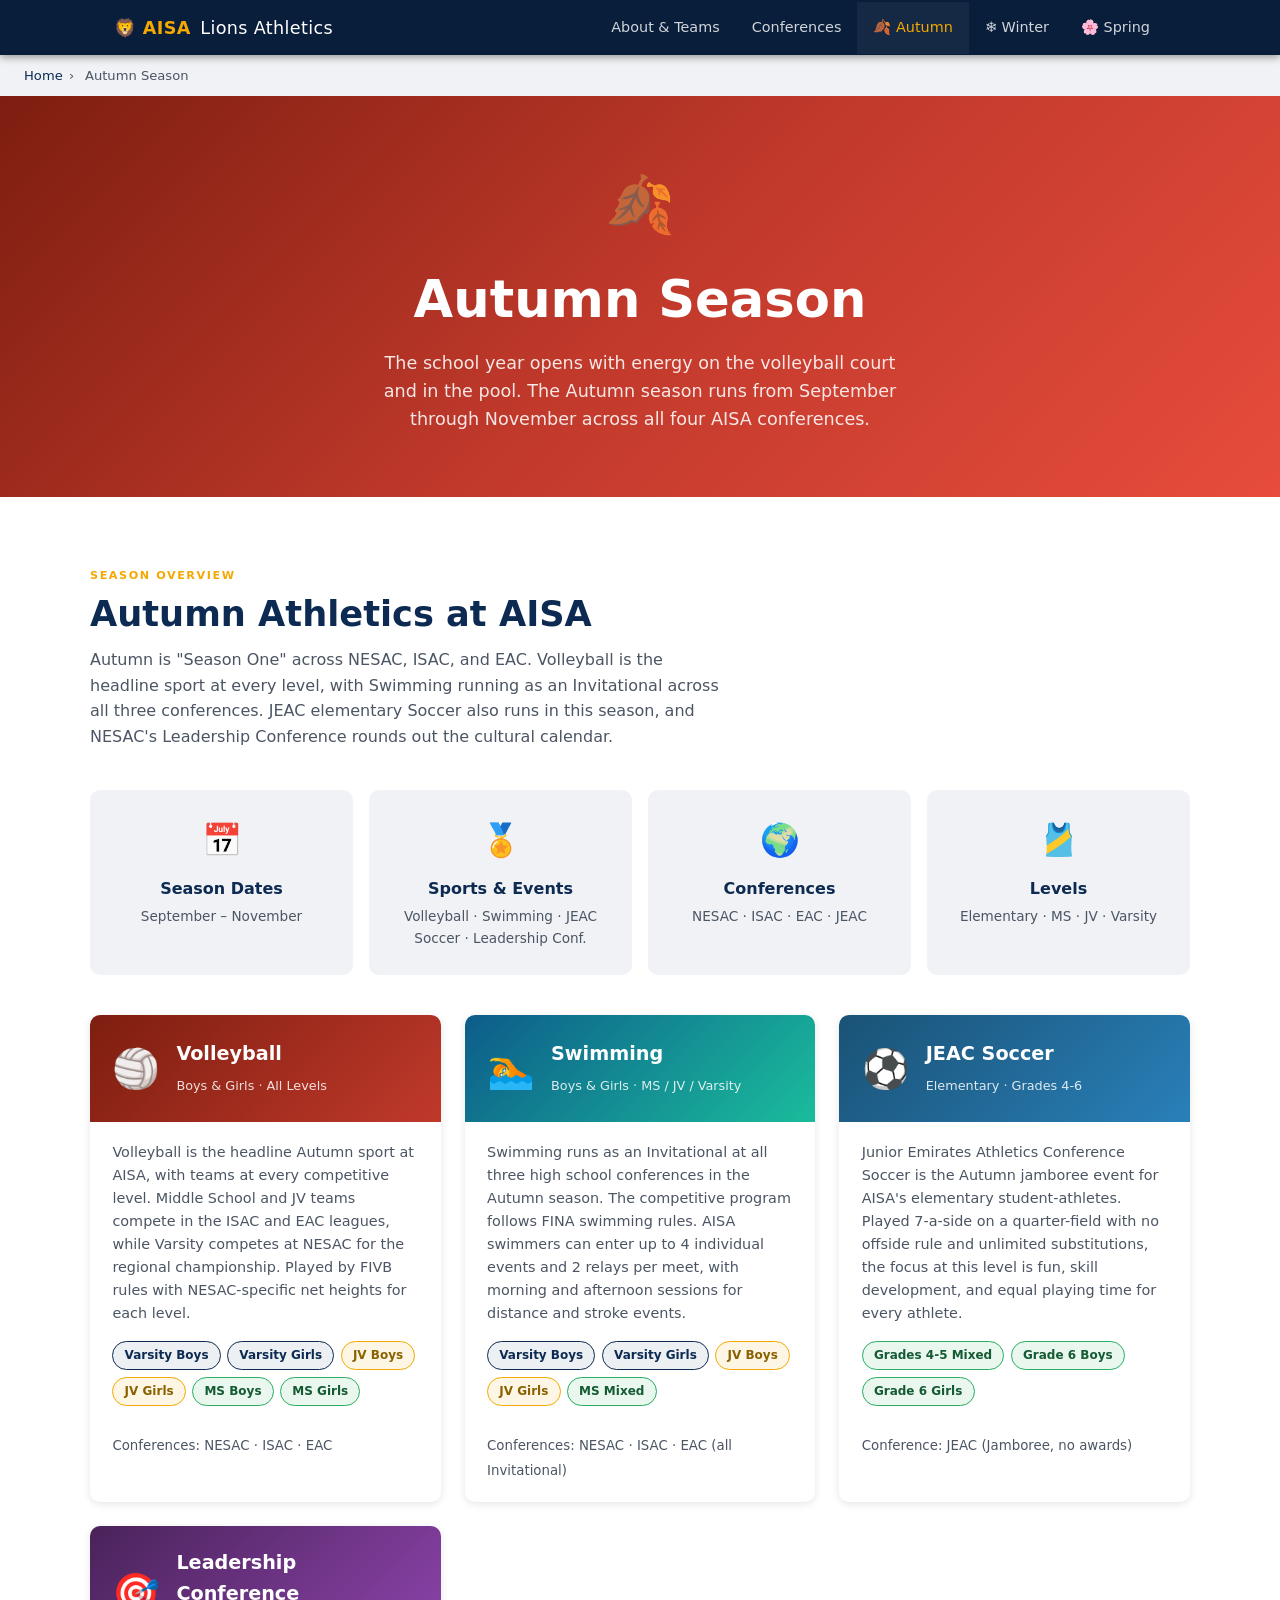
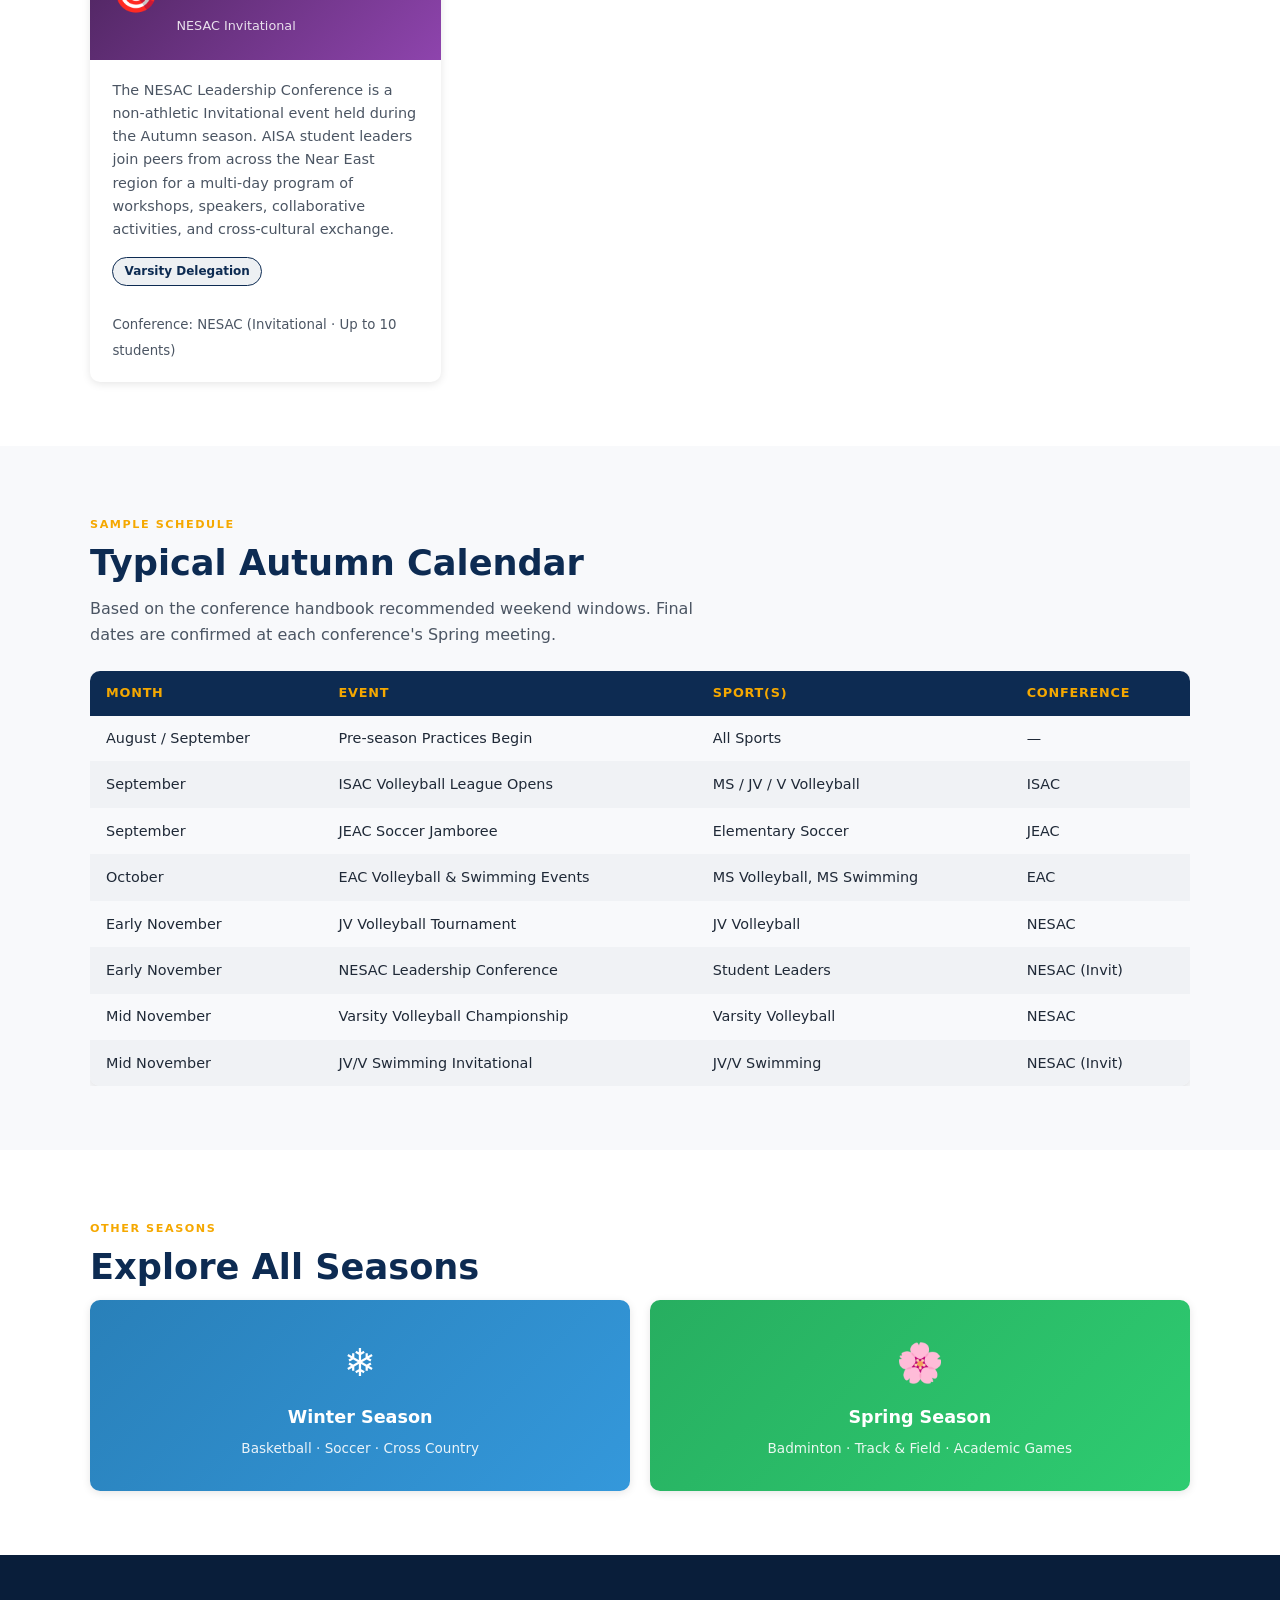
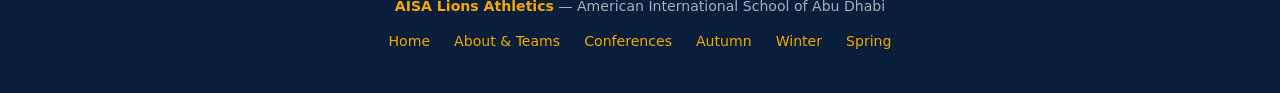
==== autumn.html @ 73ae9788 "Rewrite conferences and seasons from official 2025-2026 handbooks Rebuilt all conference and season " ====
<!DOCTYPE html>
<html lang="en">
<head>
  <meta charset="UTF-8" />
  <meta name="viewport" content="width=device-width, initial-scale=1.0" />
  <title>Autumn Sports – AISA Lions Athletics</title>
  <link rel="stylesheet" href="styles.css" />
  <style>
    .sport-card-header.volleyball { background: linear-gradient(135deg, #7d1e10, #c0392b); }
    .sport-card-header.swimming   { background: linear-gradient(135deg, #0d5c8a, #1abc9c); }
    .sport-card-header.soccer-jeac{ background: linear-gradient(135deg, #1a5276, #2980b9); }
    .sport-card-header.leadership { background: linear-gradient(135deg, #4a235a, #8e44ad); }
  </style>
</head>
<body>

  <!-- NAV -->
  <nav>
    <div class="nav-inner">
      <a class="nav-brand" href="index.html">🦁 AISA <span>Lions Athletics</span></a>
      <ul class="nav-links">
        <li><a href="purpose.html">About & Teams</a></li>
        <li><a href="conferences.html">Conferences</a></li>
        <li><a href="autumn.html" class="active">Autumn</a></li>
        <li><a href="winter.html">Winter</a></li>
        <li><a href="spring.html">Spring</a></li>
      </ul>
    </div>
  </nav>

  <!-- BREADCRUMB -->
  <div class="breadcrumb">
    <a href="index.html">Home</a><span>›</span> Autumn Season
  </div>

  <!-- SEASON HERO -->
  <div class="season-hero autumn-hero">
    <span style="font-size:3.5rem; display:block; margin-bottom:.6rem;">🍂</span>
    <h1>Autumn Season</h1>
    <p>The school year opens with energy on the volleyball court and in the pool. The Autumn season runs from September through November across all four AISA conferences.</p>
  </div>

  <!-- OVERVIEW -->
  <section>
    <div class="container">
      <div class="section-label">Season Overview</div>
      <h2 class="section-title">Autumn Athletics at AISA</h2>
      <p class="section-sub">Autumn is "Season One" across NESAC, ISAC, and EAC. Volleyball is the headline sport at every level, with Swimming running as an Invitational across all three conferences. JEAC elementary Soccer also runs in this season, and NESAC's Leadership Conference rounds out the cultural calendar.</p>

      <div style="display:grid; grid-template-columns:repeat(auto-fit,minmax(180px,1fr)); gap:1rem; margin-bottom:2.5rem;">
        <div class="value-item">
          <span class="icon">📅</span>
          <h4>Season Dates</h4>
          <p>September – November</p>
        </div>
        <div class="value-item">
          <span class="icon">🏅</span>
          <h4>Sports &amp; Events</h4>
          <p>Volleyball · Swimming · JEAC Soccer · Leadership Conf.</p>
        </div>
        <div class="value-item">
          <span class="icon">🌍</span>
          <h4>Conferences</h4>
          <p>NESAC · ISAC · EAC · JEAC</p>
        </div>
        <div class="value-item">
          <span class="icon">🎽</span>
          <h4>Levels</h4>
          <p>Elementary · MS · JV · Varsity</p>
        </div>
      </div>

      <!-- SPORT CARDS -->
      <div class="sport-grid">

        <!-- VOLLEYBALL -->
        <div class="sport-card">
          <div class="sport-card-header volleyball">
            <div class="sport-emoji">🏐</div>
            <div>
              <h3>Volleyball</h3>
              <span>Boys &amp; Girls · All Levels</span>
            </div>
          </div>
          <div class="sport-card-body">
            <p>Volleyball is the headline Autumn sport at AISA, with teams at every competitive level. Middle School and JV teams compete in the ISAC and EAC leagues, while Varsity competes at NESAC for the regional championship. Played by FIVB rules with NESAC-specific net heights for each level.</p>
            <div class="team-badges">
              <span class="badge badge-varsity">Varsity Boys</span>
              <span class="badge badge-varsity">Varsity Girls</span>
              <span class="badge badge-jv">JV Boys</span>
              <span class="badge badge-jv">JV Girls</span>
              <span class="badge badge-ms">MS Boys</span>
              <span class="badge badge-ms">MS Girls</span>
            </div>
            <br>
            <small style="color:var(--gray-600);">Conferences: NESAC · ISAC · EAC</small>
          </div>
        </div>

        <!-- SWIMMING -->
        <div class="sport-card">
          <div class="sport-card-header swimming">
            <div class="sport-emoji">🏊</div>
            <div>
              <h3>Swimming</h3>
              <span>Boys &amp; Girls · MS / JV / Varsity</span>
            </div>
          </div>
          <div class="sport-card-body">
            <p>Swimming runs as an Invitational at all three high school conferences in the Autumn season. The competitive program follows FINA swimming rules. AISA swimmers can enter up to 4 individual events and 2 relays per meet, with morning and afternoon sessions for distance and stroke events.</p>
            <div class="team-badges">
              <span class="badge badge-varsity">Varsity Boys</span>
              <span class="badge badge-varsity">Varsity Girls</span>
              <span class="badge badge-jv">JV Boys</span>
              <span class="badge badge-jv">JV Girls</span>
              <span class="badge badge-ms">MS Mixed</span>
            </div>
            <br>
            <small style="color:var(--gray-600);">Conferences: NESAC · ISAC · EAC (all Invitational)</small>
          </div>
        </div>

        <!-- JEAC SOCCER -->
        <div class="sport-card">
          <div class="sport-card-header soccer-jeac">
            <div class="sport-emoji">⚽</div>
            <div>
              <h3>JEAC Soccer</h3>
              <span>Elementary · Grades 4-6</span>
            </div>
          </div>
          <div class="sport-card-body">
            <p>Junior Emirates Athletics Conference Soccer is the Autumn jamboree event for AISA's elementary student-athletes. Played 7-a-side on a quarter-field with no offside rule and unlimited substitutions, the focus at this level is fun, skill development, and equal playing time for every athlete.</p>
            <div class="team-badges">
              <span class="badge badge-ms">Grades 4-5 Mixed</span>
              <span class="badge badge-ms">Grade 6 Boys</span>
              <span class="badge badge-ms">Grade 6 Girls</span>
            </div>
            <br>
            <small style="color:var(--gray-600);">Conference: JEAC (Jamboree, no awards)</small>
          </div>
        </div>

        <!-- LEADERSHIP CONFERENCE -->
        <div class="sport-card">
          <div class="sport-card-header leadership">
            <div class="sport-emoji">🎯</div>
            <div>
              <h3>Leadership Conference</h3>
              <span>NESAC Invitational</span>
            </div>
          </div>
          <div class="sport-card-body">
            <p>The NESAC Leadership Conference is a non-athletic Invitational event held during the Autumn season. AISA student leaders join peers from across the Near East region for a multi-day program of workshops, speakers, collaborative activities, and cross-cultural exchange.</p>
            <div class="team-badges">
              <span class="badge badge-varsity">Varsity Delegation</span>
            </div>
            <br>
            <small style="color:var(--gray-600);">Conference: NESAC (Invitational · Up to 10 students)</small>
          </div>
        </div>

      </div>
    </div>
  </section>

  <!-- SAMPLE SCHEDULE -->
  <section style="background: var(--off-white);">
    <div class="container">
      <div class="section-label">Sample Schedule</div>
      <h2 class="section-title">Typical Autumn Calendar</h2>
      <p class="section-sub" style="margin-bottom:1.5rem;">Based on the conference handbook recommended weekend windows. Final dates are confirmed at each conference's Spring meeting.</p>
      <div style="overflow-x:auto;">
        <table class="schedule-table">
          <thead>
            <tr>
              <th>Month</th>
              <th>Event</th>
              <th>Sport(s)</th>
              <th>Conference</th>
            </tr>
          </thead>
          <tbody>
            <tr>
              <td>August / September</td>
              <td>Pre-season Practices Begin</td>
              <td>All Sports</td>
              <td>—</td>
            </tr>
            <tr>
              <td>September</td>
              <td>ISAC Volleyball League Opens</td>
              <td>MS / JV / V Volleyball</td>
              <td>ISAC</td>
            </tr>
            <tr>
              <td>September</td>
              <td>JEAC Soccer Jamboree</td>
              <td>Elementary Soccer</td>
              <td>JEAC</td>
            </tr>
            <tr>
              <td>October</td>
              <td>EAC Volleyball &amp; Swimming Events</td>
              <td>MS Volleyball, MS Swimming</td>
              <td>EAC</td>
            </tr>
            <tr>
              <td>Early November</td>
              <td>JV Volleyball Tournament</td>
              <td>JV Volleyball</td>
              <td>NESAC</td>
            </tr>
            <tr>
              <td>Early November</td>
              <td>NESAC Leadership Conference</td>
              <td>Student Leaders</td>
              <td>NESAC (Invit)</td>
            </tr>
            <tr>
              <td>Mid November</td>
              <td>Varsity Volleyball Championship</td>
              <td>Varsity Volleyball</td>
              <td>NESAC</td>
            </tr>
            <tr>
              <td>Mid November</td>
              <td>JV/V Swimming Invitational</td>
              <td>JV/V Swimming</td>
              <td>NESAC (Invit)</td>
            </tr>
          </tbody>
        </table>
      </div>
    </div>
  </section>

  <!-- SEASON NAVIGATION -->
  <section>
    <div class="container">
      <div class="section-label">Other Seasons</div>
      <h2 class="section-title">Explore All Seasons</h2>
      <div class="season-nav">
        <a class="season-card sc-winter" href="winter.html">
          <span class="season-icon">❄️</span>
          Winter Season
          <p>Basketball · Soccer · Cross Country</p>
        </a>
        <a class="season-card sc-spring" href="spring.html">
          <span class="season-icon">🌸</span>
          Spring Season
          <p>Badminton · Track &amp; Field · Academic Games</p>
        </a>
      </div>
    </div>
  </section>

  <!-- FOOTER -->
  <footer>
    <strong>AISA Lions Athletics</strong> — American International School of Abu Dhabi<br>
    <div class="footer-links">
      <a href="index.html">Home</a>
      <a href="purpose.html">About &amp; Teams</a>
      <a href="conferences.html">Conferences</a>
      <a href="autumn.html">Autumn</a>
      <a href="winter.html">Winter</a>
      <a href="spring.html">Spring</a>
    </div>
  </footer>

</body>
</html>
---- styles.css ----
/* ============================================================
   AISA Lions Athletics — Shared Stylesheet
   ============================================================ */

:root {
  --navy:      #0d2b52;
  --navy-dark: #091e3a;
  --gold:      #f5a800;
  --gold-light:#ffd166;
  --white:     #ffffff;
  --off-white: #f8f9fb;
  --gray-100:  #f0f2f5;
  --gray-300:  #d1d5db;
  --gray-600:  #4b5563;
  --gray-800:  #1f2937;
  --autumn:    #c0392b;
  --winter:    #2980b9;
  --spring:    #27ae60;
  --shadow-sm: 0 2px 8px rgba(0,0,0,.10);
  --shadow-md: 0 4px 20px rgba(0,0,0,.14);
  --radius:    10px;
}

*, *::before, *::after { box-sizing: border-box; margin: 0; padding: 0; }

html { scroll-behavior: smooth; }

body {
  font-family: 'Segoe UI', system-ui, -apple-system, sans-serif;
  color: var(--gray-800);
  background: var(--white);
  line-height: 1.6;
}

/* ---- NAV ---- */
nav {
  background: var(--navy-dark);
  position: sticky;
  top: 0;
  z-index: 100;
  box-shadow: 0 2px 8px rgba(0,0,0,.4);
}

.nav-inner {
  max-width: 1100px;
  margin: 0 auto;
  padding: 0 1.5rem;
  display: flex;
  align-items: center;
  gap: 0;
}

.nav-brand {
  display: flex;
  align-items: center;
  gap: .6rem;
  padding: .85rem 0;
  color: var(--gold);
  font-weight: 800;
  font-size: 1.1rem;
  text-decoration: none;
  letter-spacing: .02em;
  flex-shrink: 0;
}

.nav-brand span { color: var(--white); font-weight: 400; }

.nav-links {
  display: flex;
  list-style: none;
  gap: 0;
  margin-left: auto;
}

.nav-links a {
  display: block;
  padding: .9rem 1rem;
  color: var(--gray-300);
  text-decoration: none;
  font-size: .9rem;
  font-weight: 500;
  transition: color .2s, background .2s;
  white-space: nowrap;
}

.nav-links a:hover,
.nav-links a.active {
  color: var(--gold);
  background: rgba(255,255,255,.05);
}

/* season accent dots */
.nav-links a[href="autumn.html"]::before { content:"🍂 "; }
.nav-links a[href="winter.html"]::before { content:"❄️ "; }
.nav-links a[href="spring.html"]::before { content:"🌸 "; }

/* ---- HERO ---- */
.hero {
  background: linear-gradient(135deg, var(--navy-dark) 0%, var(--navy) 60%, #1a4a8a 100%);
  color: var(--white);
  text-align: center;
  padding: 5rem 1.5rem;
  position: relative;
  overflow: hidden;
}

.hero::before {
  content: "";
  position: absolute;
  inset: 0;
  background: url("data:image/svg+xml,%3Csvg width='60' height='60' viewBox='0 0 60 60' xmlns='http://www.w3.org/2000/svg'%3E%3Cg fill='none' fill-rule='evenodd'%3E%3Cg fill='%23f5a800' fill-opacity='0.05'%3E%3Cpath d='M36 34v-4h-2v4h-4v2h4v4h2v-4h4v-2h-4zm0-30V0h-2v4h-4v2h4v4h2V6h4V4h-4zM6 34v-4H4v4H0v2h4v4h2v-4h4v-2H6zM6 4V0H4v4H0v2h4v4h2V6h4V4H6z'/%3E%3C/g%3E%3C/g%3E%3C/svg%3E");
  opacity: 1;
}

.hero-content { position: relative; max-width: 760px; margin: 0 auto; }

.hero-eyebrow {
  display: inline-block;
  background: var(--gold);
  color: var(--navy-dark);
  font-size: .75rem;
  font-weight: 800;
  letter-spacing: .12em;
  text-transform: uppercase;
  padding: .3rem .9rem;
  border-radius: 2rem;
  margin-bottom: 1.4rem;
}

.hero h1 {
  font-size: clamp(2.2rem, 5vw, 3.6rem);
  font-weight: 900;
  line-height: 1.15;
  margin-bottom: 1rem;
  text-shadow: 0 2px 12px rgba(0,0,0,.3);
}

.hero h1 em {
  color: var(--gold);
  font-style: normal;
}

.hero p {
  font-size: 1.15rem;
  color: rgba(255,255,255,.82);
  max-width: 560px;
  margin: 0 auto 2.2rem;
}

.btn {
  display: inline-block;
  padding: .75rem 1.8rem;
  border-radius: var(--radius);
  font-weight: 700;
  font-size: .95rem;
  text-decoration: none;
  transition: transform .15s, box-shadow .15s, opacity .15s;
}

.btn:hover { transform: translateY(-2px); box-shadow: var(--shadow-md); opacity: .92; }

.btn-gold  { background: var(--gold); color: var(--navy-dark); }
.btn-white { background: var(--white); color: var(--navy); border: 2px solid var(--white); }
.btn-outline { background: transparent; color: var(--white); border: 2px solid rgba(255,255,255,.5); }
.btn-outline:hover { border-color: var(--gold); color: var(--gold); }

.hero-ctas { display: flex; gap: 1rem; justify-content: center; flex-wrap: wrap; }

/* ---- SECTION WRAPPERS ---- */
section { padding: 4rem 1.5rem; }

.container { max-width: 1100px; margin: 0 auto; }

.section-label {
  display: inline-block;
  font-size: .7rem;
  font-weight: 800;
  letter-spacing: .14em;
  text-transform: uppercase;
  color: var(--gold);
  margin-bottom: .5rem;
}

.section-title {
  font-size: clamp(1.6rem, 3vw, 2.2rem);
  font-weight: 800;
  color: var(--navy);
  margin-bottom: .75rem;
  line-height: 1.2;
}

.section-sub {
  color: var(--gray-600);
  max-width: 640px;
  margin-bottom: 2.5rem;
  font-size: 1rem;
}

/* ---- CARD GRID ---- */
.card-grid {
  display: grid;
  grid-template-columns: repeat(auto-fit, minmax(260px, 1fr));
  gap: 1.5rem;
}

.card {
  background: var(--white);
  border-radius: var(--radius);
  box-shadow: var(--shadow-sm);
  overflow: hidden;
  transition: transform .2s, box-shadow .2s;
  text-decoration: none;
  color: inherit;
}

.card:hover { transform: translateY(-4px); box-shadow: var(--shadow-md); }

.card-accent {
  height: 5px;
}

.card-body { padding: 1.4rem; }

.card-icon {
  font-size: 2rem;
  margin-bottom: .75rem;
  display: block;
}

.card h3 {
  font-size: 1.15rem;
  font-weight: 700;
  color: var(--navy);
  margin-bottom: .4rem;
}

.card p {
  font-size: .9rem;
  color: var(--gray-600);
  line-height: 1.55;
}

.card-link {
  display: inline-block;
  margin-top: 1rem;
  font-size: .85rem;
  font-weight: 600;
  color: var(--navy);
  text-decoration: none;
}
.card-link:hover { color: var(--gold); }

/* ---- SEASON BANNER ---- */
.season-hero {
  padding: 4rem 1.5rem;
  color: var(--white);
  text-align: center;
}

.season-hero h1 { font-size: clamp(2rem, 5vw, 3.2rem); font-weight: 900; margin-bottom: .5rem; }
.season-hero p { font-size: 1.1rem; opacity: .88; max-width: 540px; margin: 0 auto; }

.autumn-hero { background: linear-gradient(135deg, #7d1e10, #c0392b, #e74c3c); }
.winter-hero { background: linear-gradient(135deg, #1a4a72, #2980b9, #3498db); }
.spring-hero  { background: linear-gradient(135deg, #145a32, #27ae60, #2ecc71); }

/* ---- SPORT CARDS ---- */
.sport-grid {
  display: grid;
  grid-template-columns: repeat(auto-fit, minmax(280px, 1fr));
  gap: 1.5rem;
}

.sport-card {
  background: var(--white);
  border-radius: var(--radius);
  box-shadow: var(--shadow-sm);
  overflow: hidden;
  transition: transform .2s, box-shadow .2s;
}

.sport-card:hover { transform: translateY(-4px); box-shadow: var(--shadow-md); }

.sport-card-header {
  padding: 1.4rem;
  display: flex;
  align-items: center;
  gap: 1rem;
}

.sport-emoji { font-size: 2.4rem; flex-shrink: 0; }

.sport-card-header h3 { font-size: 1.2rem; font-weight: 700; color: var(--white); margin-bottom: .15rem; }
.sport-card-header span { font-size: .8rem; opacity: .85; color: var(--white); }

.sport-card-body { padding: 1.2rem 1.4rem; }

.sport-card-body p { font-size: .9rem; color: var(--gray-600); margin-bottom: 1rem; }

.team-badges { display: flex; flex-wrap: wrap; gap: .4rem; }

.badge {
  display: inline-block;
  padding: .25rem .7rem;
  border-radius: 2rem;
  font-size: .75rem;
  font-weight: 600;
  border: 1.5px solid;
}

.badge-varsity { border-color: var(--navy); color: var(--navy); background: rgba(13,43,82,.07); }
.badge-jv      { border-color: var(--gold); color: #8a6100; background: rgba(245,168,0,.10); }
.badge-ms      { border-color: var(--spring); color: #145a32; background: rgba(39,174,96,.10); }

/* ---- TEAM LEVEL SECTION (purpose page) ---- */
.level-grid {
  display: grid;
  grid-template-columns: repeat(auto-fit, minmax(240px, 1fr));
  gap: 1.5rem;
  margin-top: 2rem;
}

.level-card {
  border-radius: var(--radius);
  padding: 1.8rem;
  text-align: center;
}

.level-card h3 { font-size: 1.3rem; font-weight: 800; margin: .75rem 0 .4rem; }
.level-card p  { font-size: .9rem; line-height: 1.6; }

.level-varsity { background: linear-gradient(135deg, #0d2b52, #1a4a8a); color: var(--white); }
.level-jv      { background: linear-gradient(135deg, #7a5100, #c47d00); color: var(--white); }
.level-ms      { background: linear-gradient(135deg, #145a32, #1e8449); color: var(--white); }

.level-icon { font-size: 2.6rem; }

/* ---- VALUES ---- */
.values-grid {
  display: grid;
  grid-template-columns: repeat(auto-fit, minmax(200px, 1fr));
  gap: 1.2rem;
}

.value-item {
  text-align: center;
  padding: 1.6rem 1rem;
  border-radius: var(--radius);
  background: var(--gray-100);
}

.value-item .icon { font-size: 2rem; margin-bottom: .6rem; display: block; }
.value-item h4 { font-weight: 700; color: var(--navy); margin-bottom: .3rem; }
.value-item p  { font-size: .85rem; color: var(--gray-600); }

/* ---- SEASON NAV CARDS ---- */
.season-nav {
  display: grid;
  grid-template-columns: repeat(auto-fit, minmax(220px, 1fr));
  gap: 1.2rem;
}

.season-card {
  border-radius: var(--radius);
  padding: 2rem;
  text-align: center;
  text-decoration: none;
  color: var(--white);
  font-weight: 700;
  font-size: 1.1rem;
  transition: transform .2s, box-shadow .2s;
  box-shadow: var(--shadow-sm);
}

.season-card:hover { transform: translateY(-4px); box-shadow: var(--shadow-md); }
.season-card p { font-size: .85rem; font-weight: 400; margin-top: .4rem; opacity: .9; }
.season-card .season-icon { font-size: 2.4rem; display: block; margin-bottom: .6rem; }

.sc-autumn { background: linear-gradient(135deg, #c0392b, #e74c3c); }
.sc-winter { background: linear-gradient(135deg, #2980b9, #3498db); }
.sc-spring  { background: linear-gradient(135deg, #27ae60, #2ecc71); }

/* ---- STATS STRIP ---- */
.stats-strip {
  background: var(--navy);
  color: var(--white);
  padding: 2.5rem 1.5rem;
  text-align: center;
}

.stats-inner {
  max-width: 900px;
  margin: 0 auto;
  display: grid;
  grid-template-columns: repeat(auto-fit, minmax(160px, 1fr));
  gap: 1.5rem;
}

.stat-item h2 { font-size: 2.4rem; font-weight: 900; color: var(--gold); }
.stat-item p  { font-size: .9rem; color: rgba(255,255,255,.75); margin-top: .15rem; }

/* ---- SCHEDULE TABLE ---- */
.schedule-table {
  width: 100%;
  border-collapse: collapse;
  font-size: .9rem;
  box-shadow: var(--shadow-sm);
  border-radius: var(--radius);
  overflow: hidden;
}

.schedule-table th {
  background: var(--navy);
  color: var(--gold);
  text-align: left;
  padding: .75rem 1rem;
  font-weight: 700;
  font-size: .8rem;
  letter-spacing: .06em;
  text-transform: uppercase;
}

.schedule-table td {
  padding: .7rem 1rem;
  border-bottom: 1px solid var(--gray-100);
  color: var(--gray-800);
}

.schedule-table tr:last-child td { border-bottom: none; }
.schedule-table tr:nth-child(even) td { background: var(--gray-100); }

/* ---- QUOTE / CALLOUT ---- */
.callout {
  background: linear-gradient(135deg, var(--navy), #1a4a8a);
  color: var(--white);
  border-radius: var(--radius);
  padding: 2.5rem;
  text-align: center;
}

.callout p { font-size: 1.15rem; font-style: italic; opacity: .9; max-width: 600px; margin: 0 auto 1rem; }
.callout cite { font-size: .85rem; opacity: .7; font-style: normal; display: block; }

/* ---- FOOTER ---- */
footer {
  background: var(--navy-dark);
  color: rgba(255,255,255,.65);
  padding: 2.5rem 1.5rem;
  text-align: center;
  font-size: .88rem;
}

footer strong { color: var(--gold); }
footer a { color: var(--gold); text-decoration: none; }
footer .footer-links { display: flex; gap: 1.5rem; justify-content: center; flex-wrap: wrap; margin-top: .75rem; }

/* ---- BREADCRUMB ---- */
.breadcrumb {
  background: var(--gray-100);
  padding: .6rem 1.5rem;
  font-size: .82rem;
  color: var(--gray-600);
}

.breadcrumb a { color: var(--navy); text-decoration: none; font-weight: 500; }
.breadcrumb a:hover { color: var(--gold); }
.breadcrumb span { margin: 0 .4rem; }

/* ---- RESPONSIVE ---- */
@media (max-width: 640px) {
  .nav-links a { padding: .7rem .6rem; font-size: .8rem; }
  .nav-links a::before { display: none; }
  section { padding: 2.5rem 1rem; }
  .hero { padding: 3.5rem 1rem; }
  .callout { padding: 1.8rem 1rem; }
}
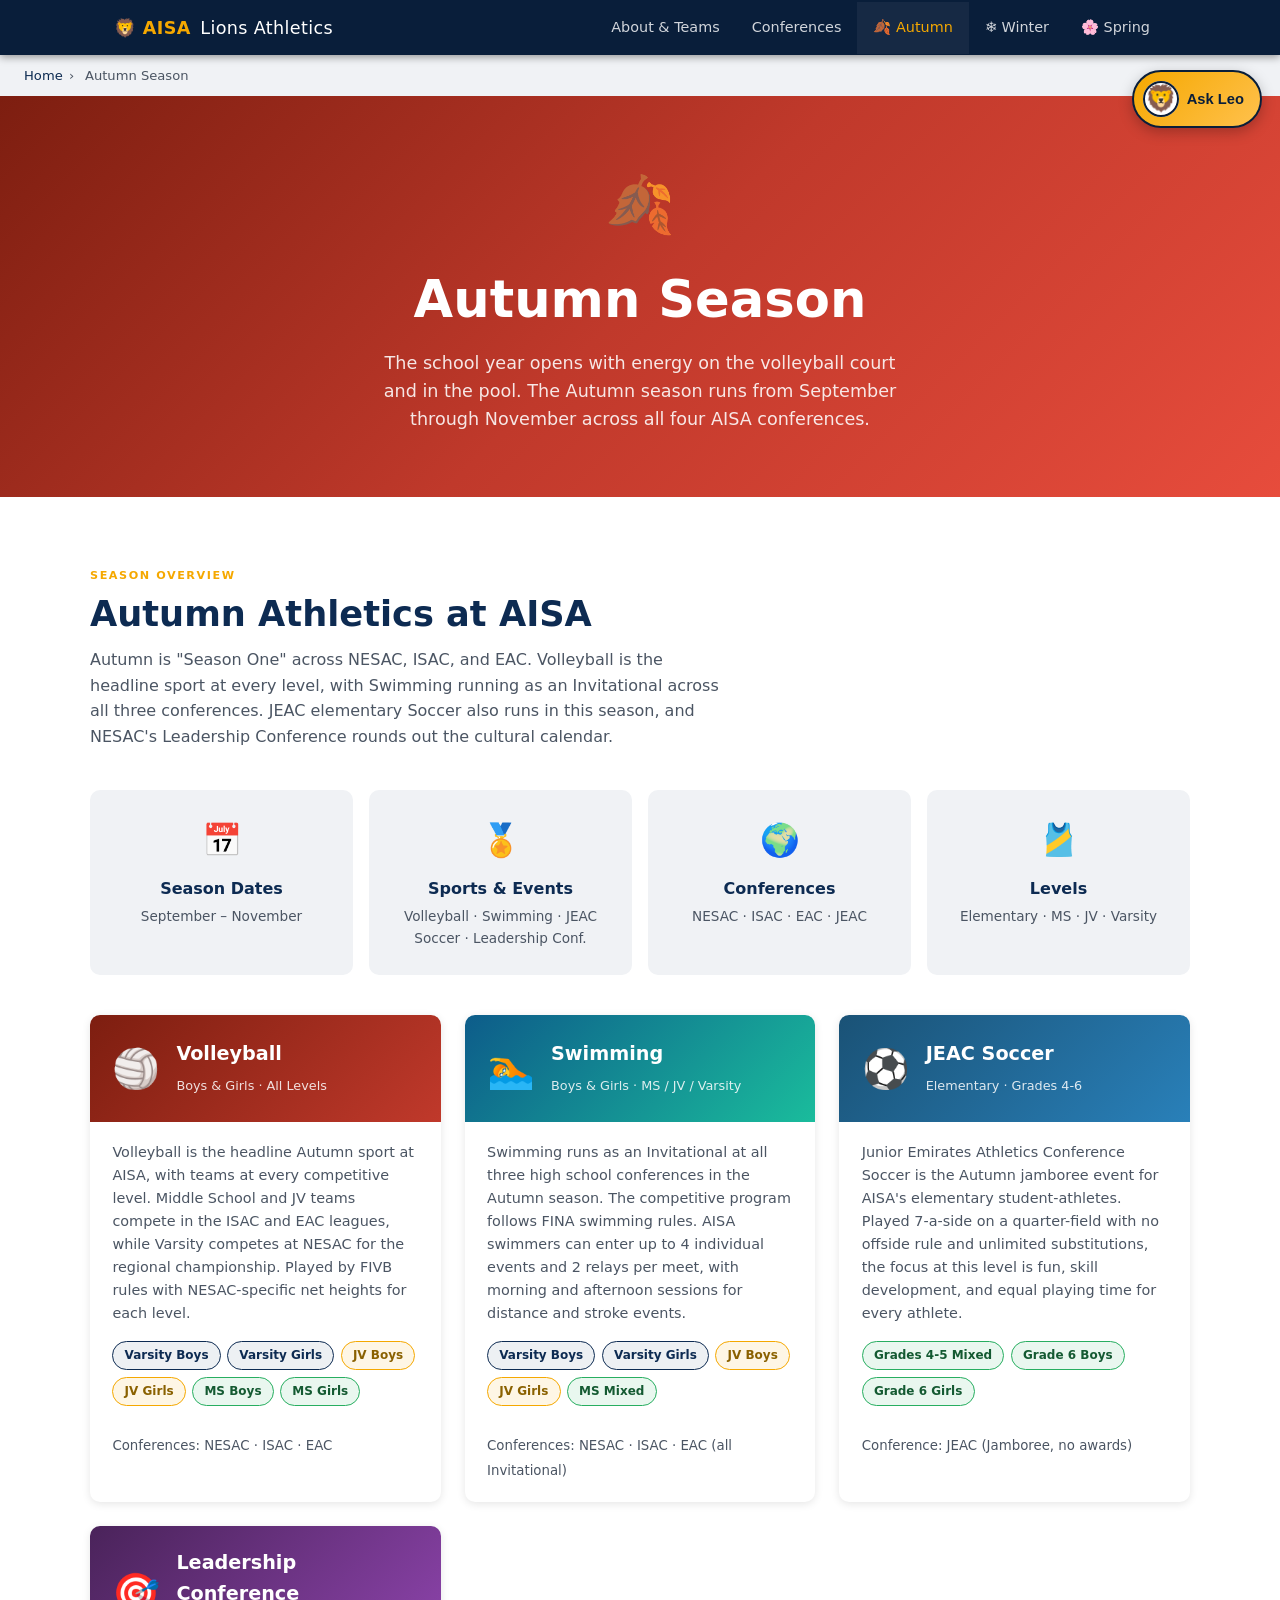
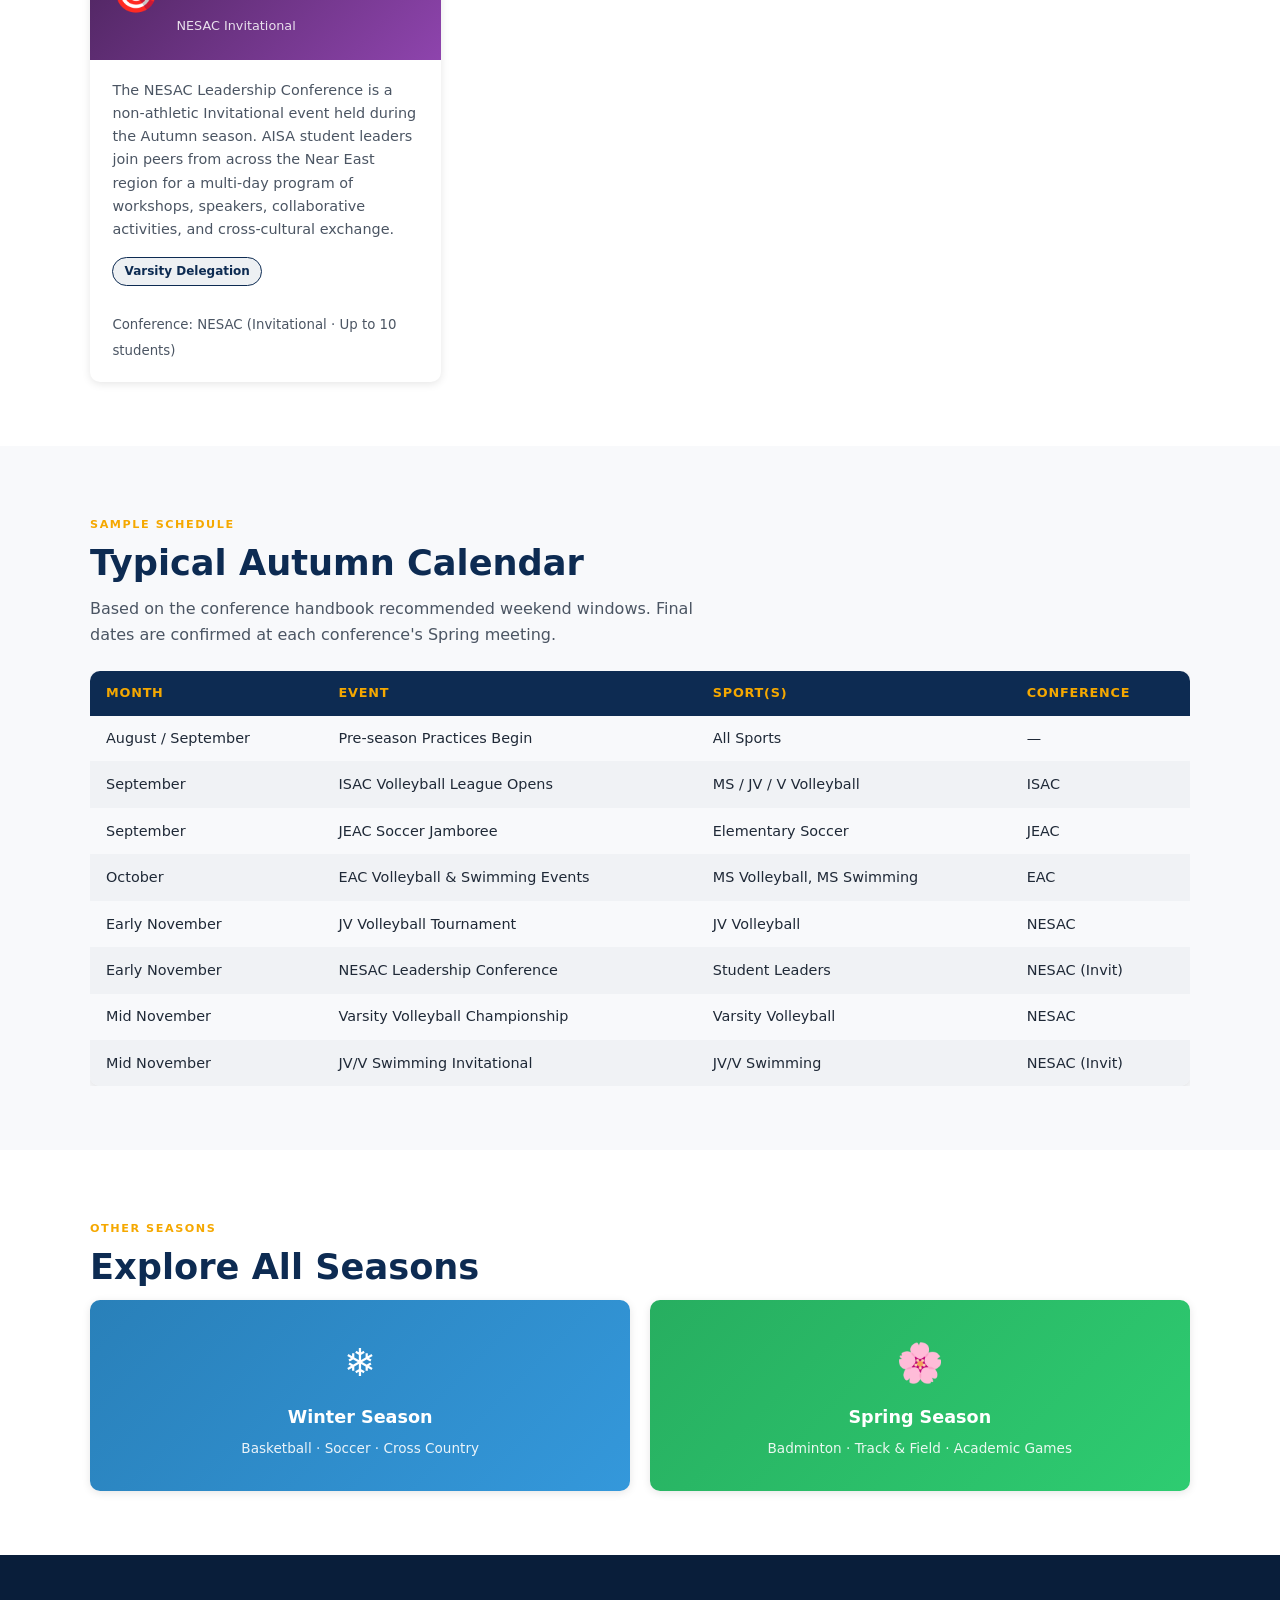
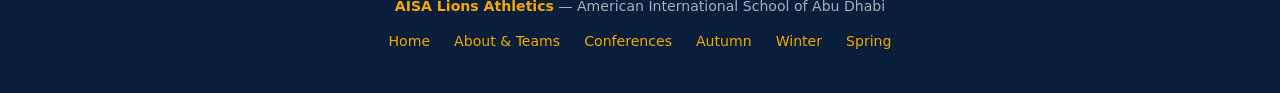
==== commit d0f25fbd: "Add Leo chat assistant + correct DAS (Dubai) and ACS (Saadiyat) map pins Map fixes: - DAS Eagles rel" ====
--- a/autumn.html
+++ b/autumn.html
@@ -268,5 +268,6 @@
     </div>
   </footer>
 
+  <script src="leo.js" defer></script>
 </body>
 </html>
--- a/styles.css
+++ b/styles.css
@@ -474,3 +474,176 @@
   .hero { padding: 3.5rem 1rem; }
   .callout { padding: 1.8rem 1rem; }
 }
+
+/* ============================================================
+   LEO — AISA Lions Athletics chat assistant
+============================================================ */
+#leo-widget { position: fixed; top: 70px; right: 18px; z-index: 1000; font-family: 'Segoe UI', system-ui, sans-serif; }
+
+#leo-toggle {
+  display: flex; align-items: center; gap: .5rem;
+  background: linear-gradient(135deg, var(--gold) 0%, #ffc14d 100%);
+  color: var(--navy-dark);
+  border: 2.5px solid var(--navy-dark);
+  border-radius: 50px;
+  padding: .55rem 1rem .55rem .55rem;
+  font-weight: 800;
+  font-size: .92rem;
+  cursor: pointer;
+  box-shadow: 0 4px 14px rgba(0,0,0,.25);
+  transition: transform .15s, box-shadow .15s;
+}
+#leo-toggle:hover { transform: translateY(-2px); box-shadow: 0 6px 20px rgba(0,0,0,.3); }
+#leo-toggle .leo-emoji {
+  font-size: 1.6rem;
+  background: var(--white);
+  border-radius: 50%;
+  width: 36px; height: 36px;
+  display: inline-flex; align-items: center; justify-content: center;
+  box-shadow: inset 0 0 0 2px var(--navy-dark);
+  line-height: 1;
+}
+#leo-toggle.leo-active .leo-toggle-text { display: none; }
+#leo-toggle.leo-active { padding: .35rem; }
+
+#leo-panel {
+  position: absolute;
+  top: 60px; right: 0;
+  width: 360px;
+  max-width: calc(100vw - 24px);
+  height: 540px;
+  max-height: calc(100vh - 120px);
+  background: var(--white);
+  border-radius: 14px;
+  box-shadow: 0 12px 40px rgba(0,0,0,.32);
+  display: flex; flex-direction: column;
+  overflow: hidden;
+  transform-origin: top right;
+  transition: opacity .18s, transform .18s;
+  border: 2px solid var(--navy-dark);
+}
+#leo-panel.leo-hidden { opacity: 0; transform: scale(.92) translateY(-10px); pointer-events: none; }
+
+.leo-header {
+  background: linear-gradient(135deg, var(--navy-dark), var(--navy));
+  color: var(--white);
+  padding: .85rem 1rem;
+  display: flex; align-items: center; gap: .7rem;
+  border-bottom: 3px solid var(--gold);
+}
+.leo-avatar {
+  font-size: 1.7rem;
+  background: var(--gold);
+  border-radius: 50%;
+  width: 42px; height: 42px;
+  display: inline-flex; align-items: center; justify-content: center;
+  flex-shrink: 0;
+  box-shadow: 0 0 0 2px var(--white);
+}
+.leo-title { flex: 1; line-height: 1.15; }
+.leo-title strong { display: block; font-size: 1.05rem; color: var(--gold); }
+.leo-title small { font-size: .72rem; opacity: .8; }
+.leo-title small::before {
+  content: '●';
+  color: #2ecc71;
+  margin-right: .25rem;
+  font-size: .65rem;
+  vertical-align: 1px;
+}
+#leo-close {
+  background: transparent; border: none; color: var(--white);
+  font-size: 1.7rem; line-height: 1; cursor: pointer;
+  width: 28px; height: 28px; border-radius: 50%;
+  display: flex; align-items: center; justify-content: center;
+  transition: background .15s;
+}
+#leo-close:hover { background: rgba(255,255,255,.15); }
+
+#leo-messages {
+  flex: 1; overflow-y: auto;
+  padding: 1rem;
+  background: var(--off-white);
+  display: flex; flex-direction: column; gap: .6rem;
+}
+.leo-msg { display: flex; gap: .5rem; max-width: 92%; }
+.leo-msg-bot  { align-self: flex-start; }
+.leo-msg-user { align-self: flex-end; flex-direction: row-reverse; }
+.leo-msg-avatar {
+  font-size: 1.1rem; flex-shrink: 0;
+  background: var(--gold); border-radius: 50%;
+  width: 28px; height: 28px;
+  display: inline-flex; align-items: center; justify-content: center;
+  align-self: flex-end;
+}
+.leo-msg-text {
+  background: var(--white);
+  color: var(--gray-800);
+  padding: .55rem .8rem;
+  border-radius: 14px;
+  font-size: .87rem;
+  line-height: 1.5;
+  box-shadow: 0 1px 3px rgba(0,0,0,.08);
+  word-wrap: break-word;
+}
+.leo-msg-bot .leo-msg-text  { border-bottom-left-radius: 4px; }
+.leo-msg-user .leo-msg-text {
+  background: var(--navy);
+  color: var(--white);
+  border-bottom-right-radius: 4px;
+}
+.leo-msg-text b { color: var(--navy); font-weight: 700; }
+.leo-msg-user .leo-msg-text b { color: var(--gold); }
+
+#leo-suggestions {
+  display: flex; flex-wrap: wrap; gap: .35rem;
+  padding: .6rem .8rem 0;
+  background: var(--off-white);
+}
+.leo-chip {
+  background: var(--white);
+  border: 1.5px solid var(--gold);
+  color: var(--navy);
+  border-radius: 2rem;
+  padding: .3rem .75rem;
+  font-size: .76rem;
+  font-weight: 600;
+  cursor: pointer;
+  transition: background .15s, color .15s;
+}
+.leo-chip:hover { background: var(--gold); color: var(--navy-dark); }
+
+#leo-form {
+  display: flex; gap: .4rem;
+  padding: .7rem .8rem .8rem;
+  background: var(--off-white);
+  border-top: 1px solid var(--gray-100);
+}
+#leo-input {
+  flex: 1;
+  border: 1.5px solid var(--gray-300);
+  border-radius: 2rem;
+  padding: .55rem .9rem;
+  font-size: .88rem;
+  outline: none;
+  font-family: inherit;
+  transition: border-color .15s;
+}
+#leo-input:focus { border-color: var(--gold); }
+#leo-form button {
+  background: var(--navy);
+  color: var(--gold);
+  border: none;
+  border-radius: 50%;
+  width: 38px; height: 38px;
+  font-size: 1rem;
+  cursor: pointer;
+  transition: background .15s;
+}
+#leo-form button:hover { background: var(--navy-dark); }
+
+@media (max-width: 640px) {
+  #leo-widget { top: 60px; right: 10px; }
+  #leo-toggle .leo-toggle-text { display: none; }
+  #leo-toggle { padding: .35rem; }
+  #leo-panel { width: calc(100vw - 20px); height: calc(100vh - 130px); top: 56px; }
+}
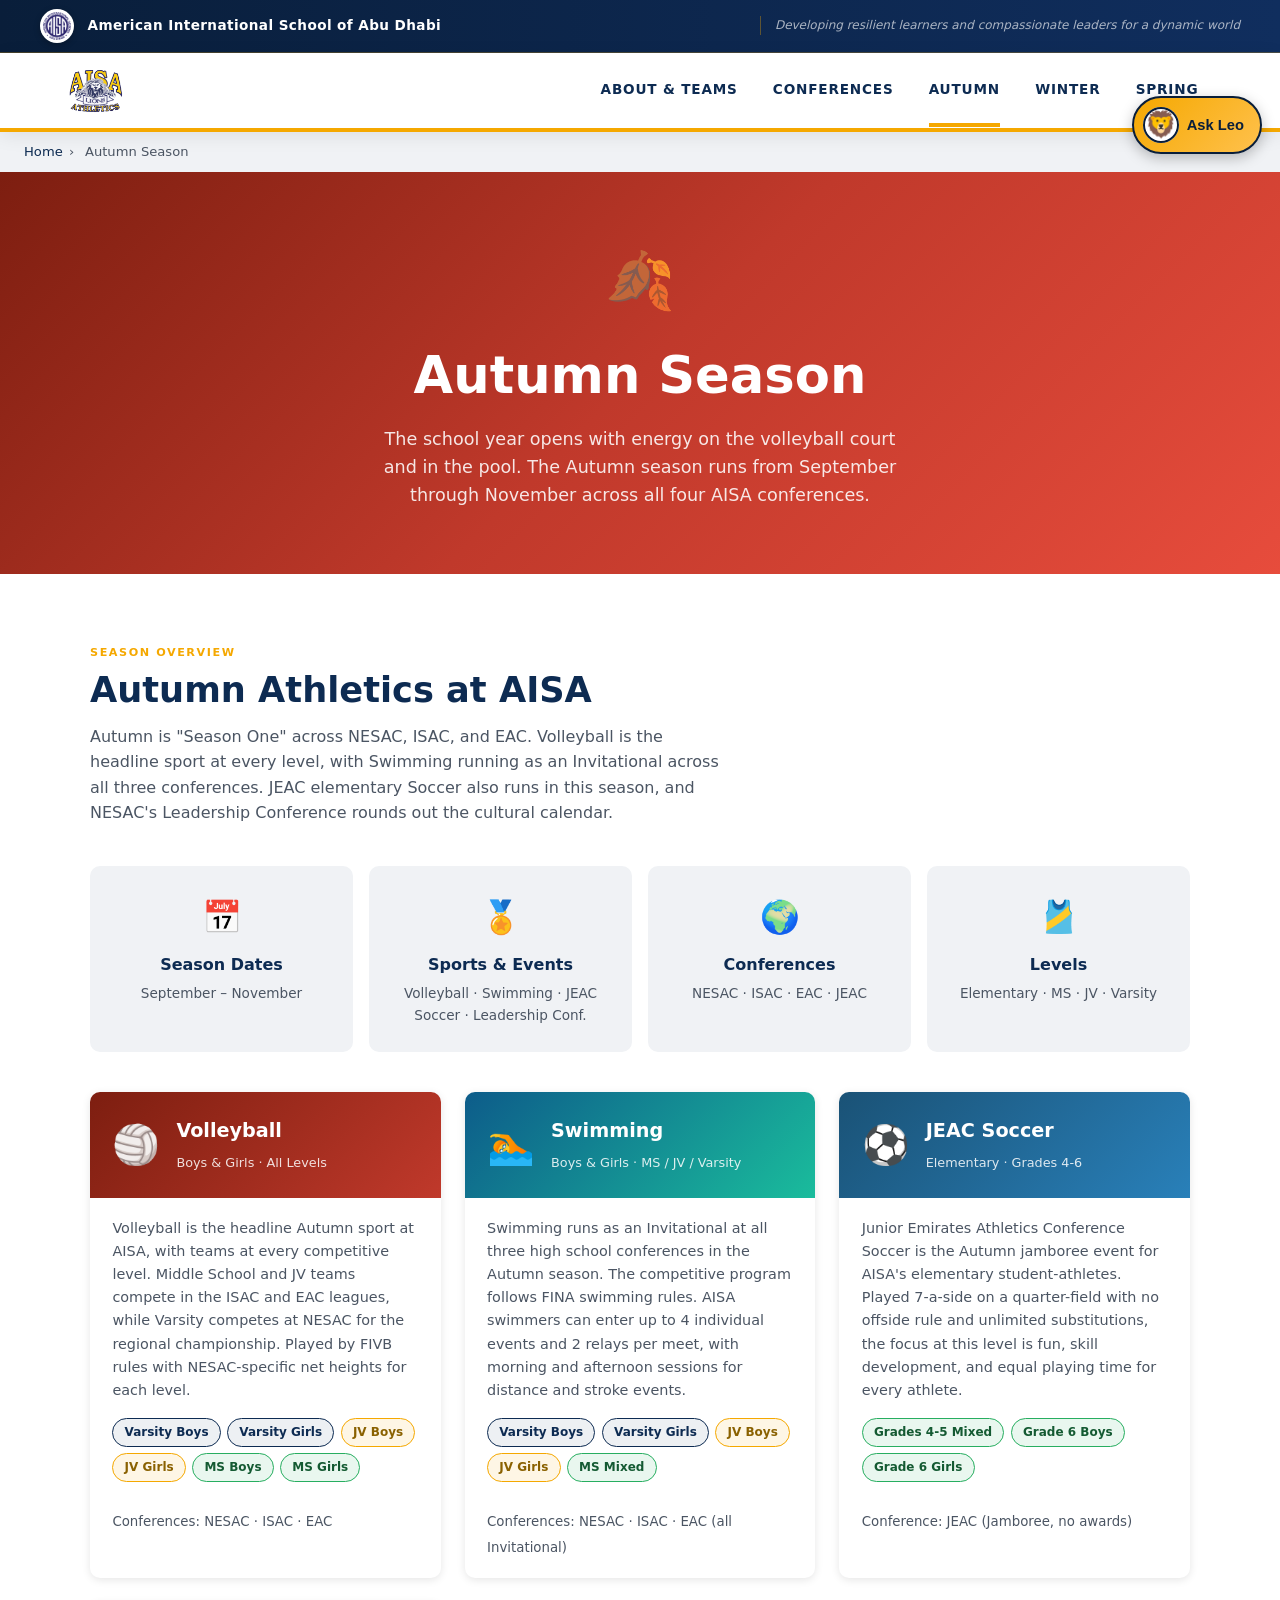
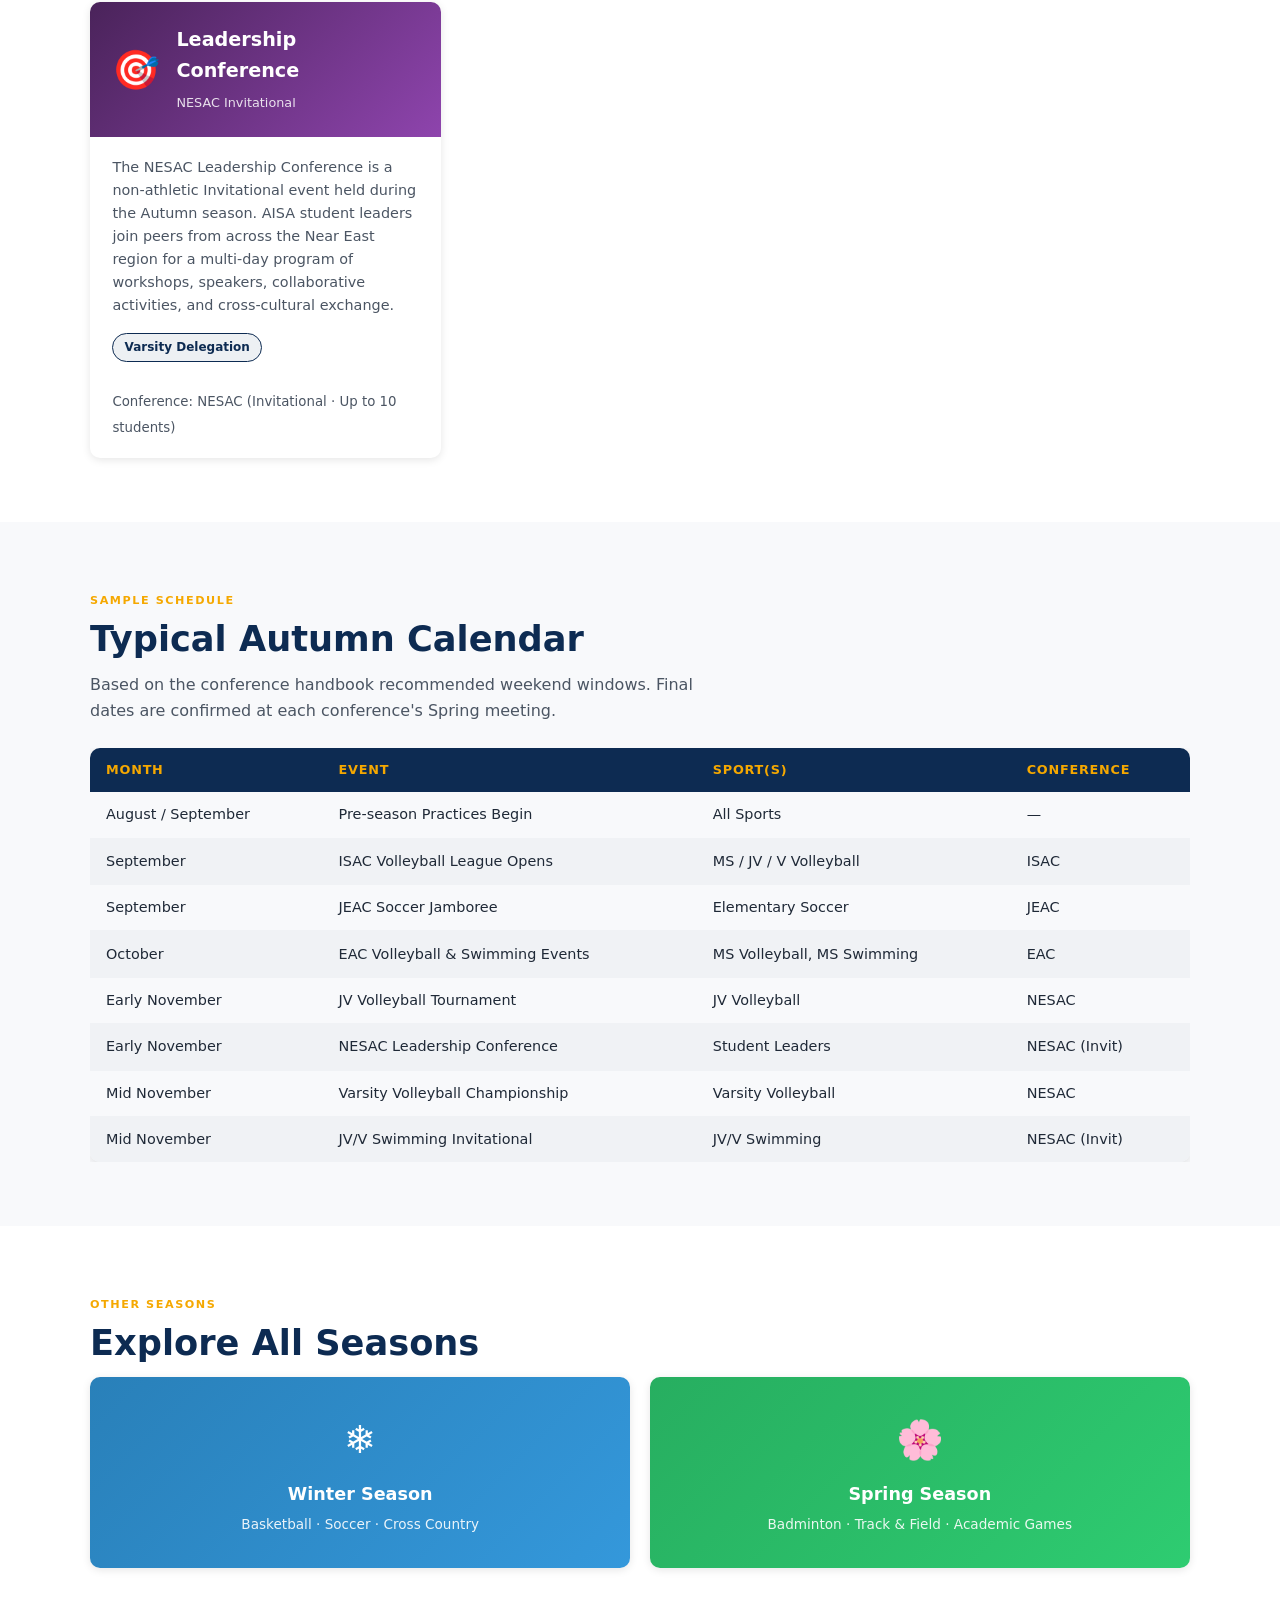
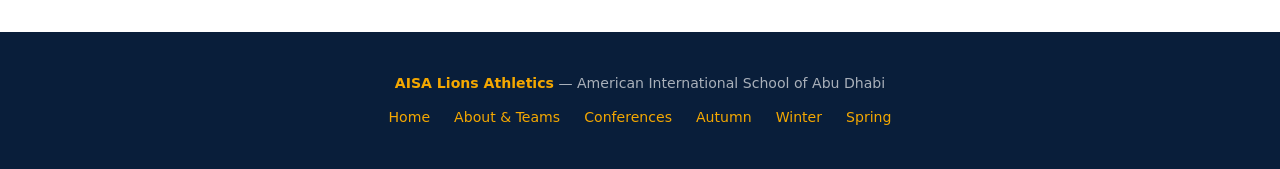
==== commit 9f961eba: "Add modern two-tier AISA-branded header across all pages Replaces the old single-bar nav with a two-" ====
--- a/autumn.html
+++ b/autumn.html
@@ -14,19 +14,32 @@
 </head>
 <body>
 
-  <!-- NAV -->
-  <nav>
-    <div class="nav-inner">
-      <a class="nav-brand" href="index.html">🦁 AISA <span>Lions Athletics</span></a>
-      <ul class="nav-links">
-        <li><a href="purpose.html">About & Teams</a></li>
-        <li><a href="conferences.html">Conferences</a></li>
-        <li><a href="autumn.html" class="active">Autumn</a></li>
-        <li><a href="winter.html">Winter</a></li>
-        <li><a href="spring.html">Spring</a></li>
-      </ul>
-    </div>
-  </nav>
+  <!-- AISA SITE HEADER -->
+  <header class="site-header">
+    <div class="top-bar">
+      <div class="top-bar-inner">
+        <img src="AISAOfficalLogo.png" alt="AISA – American International School of Abu Dhabi" class="official-logo" />
+        <span class="school-name">American International School of Abu Dhabi</span>
+        <span class="top-bar-tagline">Developing resilient learners and compassionate leaders for a dynamic world</span>
+      </div>
+    </div>
+    <nav class="main-nav" aria-label="Primary">
+      <div class="main-nav-inner">
+        <a href="index.html" class="lions-brand" aria-label="AISA Lions Athletics — Home">
+          <img src="NESAC%20Logos/AISALionsLogo.png" alt="AISA Lions Athletics" />
+        </a>
+        <input type="checkbox" id="nav-toggle-checkbox" />
+        <label for="nav-toggle-checkbox" class="nav-toggle" aria-label="Toggle navigation">☰</label>
+        <ul class="nav-links">
+          <li><a href="purpose.html">About &amp; Teams</a></li>
+          <li><a href="conferences.html">Conferences</a></li>
+          <li><a href="autumn.html" class="active">Autumn</a></li>
+          <li><a href="winter.html">Winter</a></li>
+          <li><a href="spring.html">Spring</a></li>
+        </ul>
+      </div>
+    </nav>
+  </header>
 
   <!-- BREADCRUMB -->
   <div class="breadcrumb">
--- a/styles.css
+++ b/styles.css
@@ -32,67 +32,172 @@
   line-height: 1.6;
 }
 
-/* ---- NAV ---- */
-nav {
-  background: var(--navy-dark);
+/* ============================================================
+   AISA SITE HEADER — Lions Athletics
+============================================================ */
+.site-header { position: relative; }
+
+/* ── Top Bar (school identity, scrolls away) ── */
+.top-bar {
+  background: linear-gradient(90deg, var(--navy-dark) 0%, #102e5e 100%);
+  color: rgba(255,255,255,.9);
+  padding: .55rem 1.5rem;
+  border-bottom: 1px solid rgba(245,168,0,.25);
+}
+.top-bar-inner {
+  max-width: 1200px;
+  margin: 0 auto;
+  display: flex;
+  align-items: center;
+  gap: .85rem;
+}
+.official-logo {
+  width: 34px;
+  height: 34px;
+  background: var(--white);
+  border-radius: 50%;
+  padding: 3px;
+  flex-shrink: 0;
+  box-shadow: 0 2px 6px rgba(0,0,0,.25);
+  display: block;
+}
+.school-name {
+  font-size: .85rem;
+  font-weight: 700;
+  letter-spacing: .03em;
+  color: var(--white);
+}
+.top-bar-tagline {
+  font-size: .75rem;
+  font-style: italic;
+  color: rgba(255,255,255,.65);
+  margin-left: auto;
+  border-left: 1px solid rgba(245,168,0,.35);
+  padding-left: .85rem;
+}
+
+/* ── Main Nav (athletics brand + nav, sticky) ── */
+.main-nav {
+  background: var(--white);
   position: sticky;
   top: 0;
   z-index: 100;
-  box-shadow: 0 2px 8px rgba(0,0,0,.4);
-}
-
-.nav-inner {
-  max-width: 1100px;
+  box-shadow: 0 4px 18px rgba(0,0,0,.08);
+  border-bottom: 4px solid var(--gold);
+}
+.main-nav-inner {
+  max-width: 1200px;
   margin: 0 auto;
   padding: 0 1.5rem;
   display: flex;
   align-items: center;
-  gap: 0;
-}
-
-.nav-brand {
+  gap: 1rem;
+}
+
+.lions-brand {
   display: flex;
   align-items: center;
-  gap: .6rem;
-  padding: .85rem 0;
+  flex-shrink: 0;
+  text-decoration: none;
+  padding: .35rem 0;
+}
+.lions-brand img {
+  height: 64px;
+  width: auto;
+  display: block;
+  transition: transform .25s ease;
+}
+.lions-brand:hover img { transform: scale(1.05); }
+
+#nav-toggle-checkbox { display: none; }
+.nav-toggle {
+  display: none;
+  background: var(--navy);
   color: var(--gold);
-  font-weight: 800;
-  font-size: 1.1rem;
-  text-decoration: none;
-  letter-spacing: .02em;
-  flex-shrink: 0;
-}
-
-.nav-brand span { color: var(--white); font-weight: 400; }
+  border: none;
+  font-size: 1.5rem;
+  padding: .25rem .65rem;
+  border-radius: 6px;
+  cursor: pointer;
+  margin-left: auto;
+  font-weight: 700;
+  line-height: 1;
+}
 
 .nav-links {
   display: flex;
   list-style: none;
   gap: 0;
-  margin-left: auto;
-}
-
+  margin: 0 0 0 auto;
+  padding: 0;
+}
+.nav-links li { list-style: none; }
 .nav-links a {
   display: block;
-  padding: .9rem 1rem;
-  color: var(--gray-300);
+  padding: 1.6rem 1.1rem;
+  color: var(--navy);
   text-decoration: none;
-  font-size: .9rem;
-  font-weight: 500;
-  transition: color .2s, background .2s;
+  font-size: .85rem;
+  font-weight: 700;
+  letter-spacing: .06em;
+  text-transform: uppercase;
+  position: relative;
+  transition: color .15s;
   white-space: nowrap;
 }
-
-.nav-links a:hover,
-.nav-links a.active {
-  color: var(--gold);
-  background: rgba(255,255,255,.05);
-}
-
-/* season accent dots */
-.nav-links a[href="autumn.html"]::before { content:"🍂 "; }
-.nav-links a[href="winter.html"]::before { content:"❄️ "; }
-.nav-links a[href="spring.html"]::before { content:"🌸 "; }
+.nav-links a::after {
+  content: '';
+  position: absolute;
+  left: 50%;
+  bottom: 0;
+  width: 0;
+  height: 4px;
+  background: var(--gold);
+  transition: width .25s ease, left .25s ease;
+  transform: translateY(0);
+}
+.nav-links a:hover { color: var(--gold); }
+.nav-links a:hover::after,
+.nav-links a.active::after {
+  width: calc(100% - 2.2rem);
+  left: 1.1rem;
+}
+.nav-links a.active { color: var(--navy); }
+
+@media (max-width: 900px) {
+  .lions-brand img { height: 54px; }
+  .nav-links a { padding: 1.3rem .85rem; font-size: .78rem; }
+  .top-bar-tagline { display: none; }
+}
+
+@media (max-width: 720px) {
+  .main-nav-inner { padding: 0 1rem; }
+  .nav-toggle { display: block; }
+  .nav-links {
+    display: none;
+    position: absolute;
+    top: 100%;
+    left: 0;
+    right: 0;
+    flex-direction: column;
+    background: var(--white);
+    border-bottom: 4px solid var(--gold);
+    box-shadow: 0 8px 16px rgba(0,0,0,.12);
+    margin: 0;
+  }
+  #nav-toggle-checkbox:checked ~ .nav-links { display: flex; }
+  .nav-links a { padding: 1rem 1.25rem; border-bottom: 1px solid var(--gray-100); }
+  .nav-links a::after { display: none; }
+  .nav-links a:hover { background: var(--off-white); color: var(--navy); }
+  .nav-links a.active { background: var(--off-white); border-left: 4px solid var(--gold); }
+}
+
+@media (max-width: 480px) {
+  .school-name { font-size: .7rem; letter-spacing: 0; }
+  .lions-brand img { height: 46px; }
+  .top-bar { padding: .4rem .9rem; }
+  .official-logo { width: 28px; height: 28px; }
+}
 
 /* ---- HERO ---- */
 .hero {
@@ -478,7 +583,7 @@
 /* ============================================================
    LEO — AISA Lions Athletics chat assistant
 ============================================================ */
-#leo-widget { position: fixed; top: 70px; right: 18px; z-index: 1000; font-family: 'Segoe UI', system-ui, sans-serif; }
+#leo-widget { position: fixed; top: 96px; right: 18px; z-index: 1000; font-family: 'Segoe UI', system-ui, sans-serif; }
 
 #leo-toggle {
   display: flex; align-items: center; gap: .5rem;
@@ -641,8 +746,8 @@
 }
 #leo-form button:hover { background: var(--navy-dark); }
 
-@media (max-width: 640px) {
-  #leo-widget { top: 60px; right: 10px; }
+@media (max-width: 720px) {
+  #leo-widget { top: 78px; right: 10px; }
   #leo-toggle .leo-toggle-text { display: none; }
   #leo-toggle { padding: .35rem; }
   #leo-panel { width: calc(100vw - 20px); height: calc(100vh - 130px); top: 56px; }
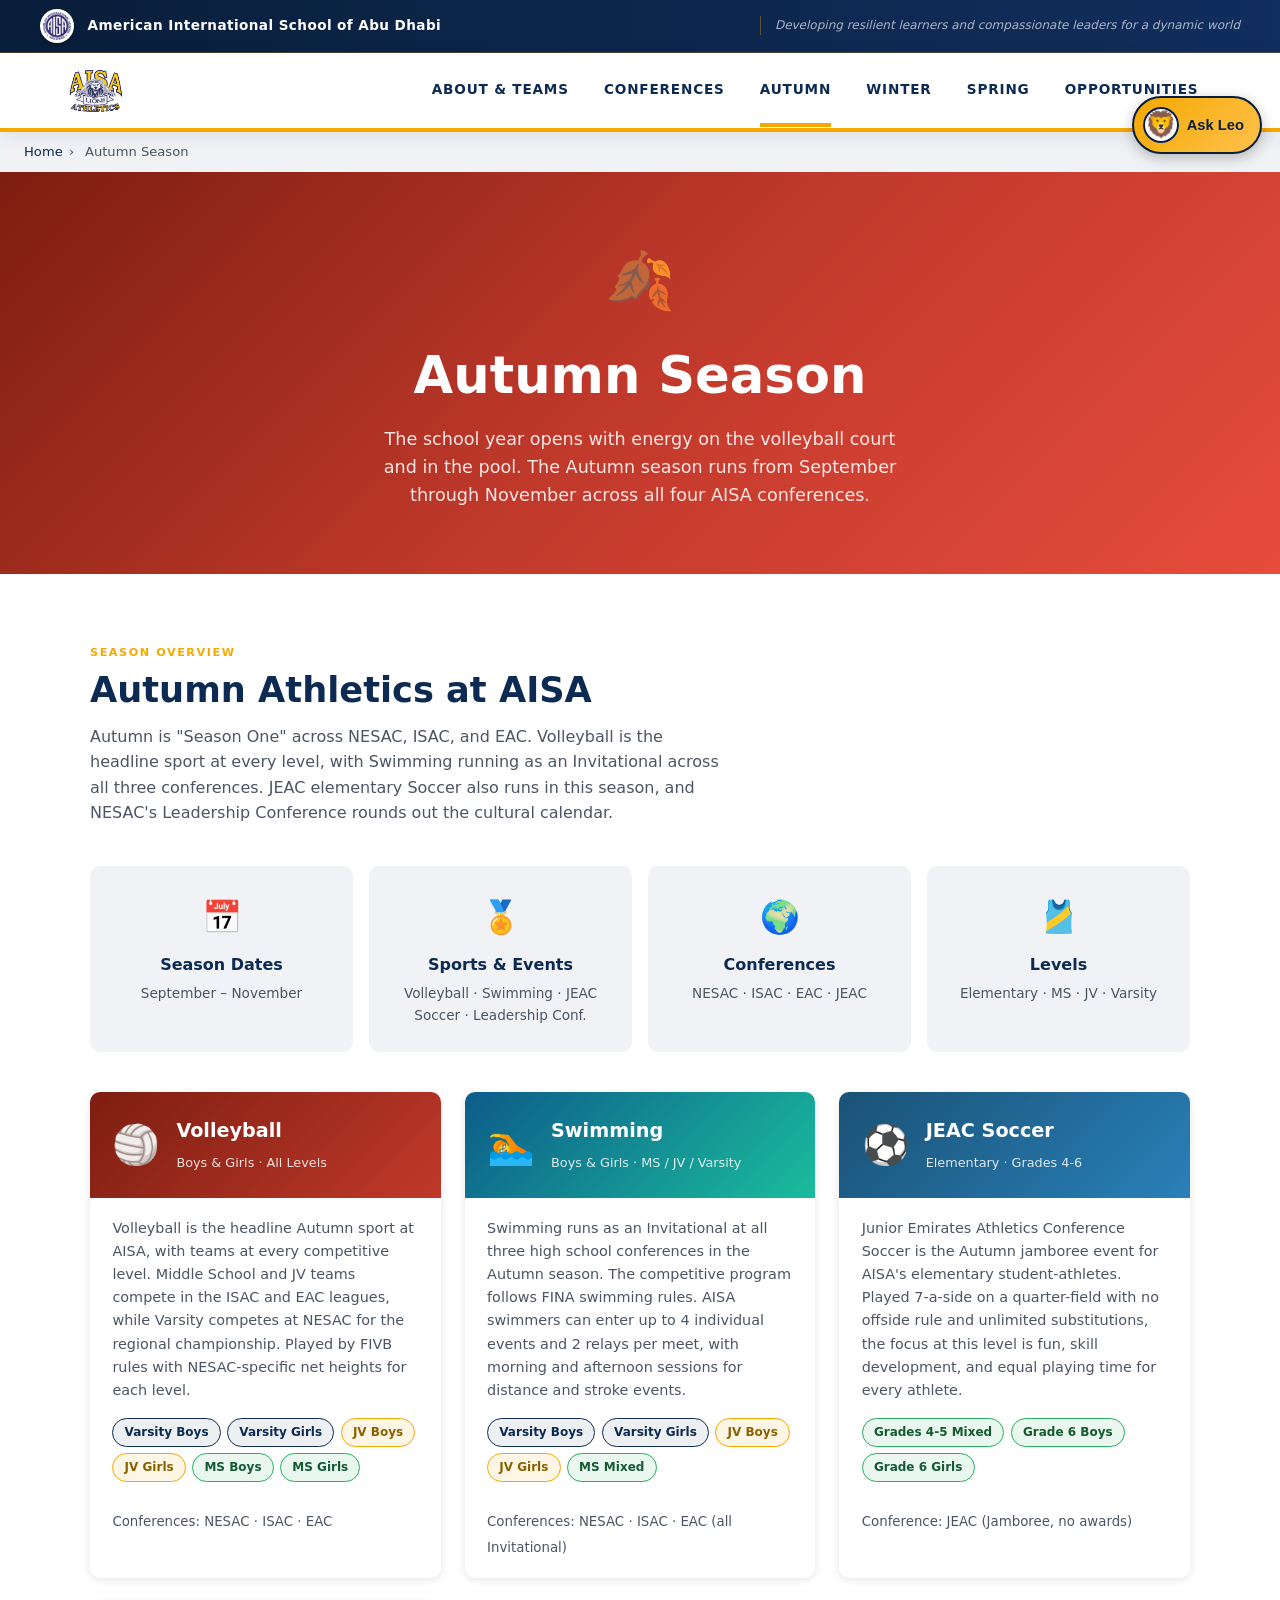
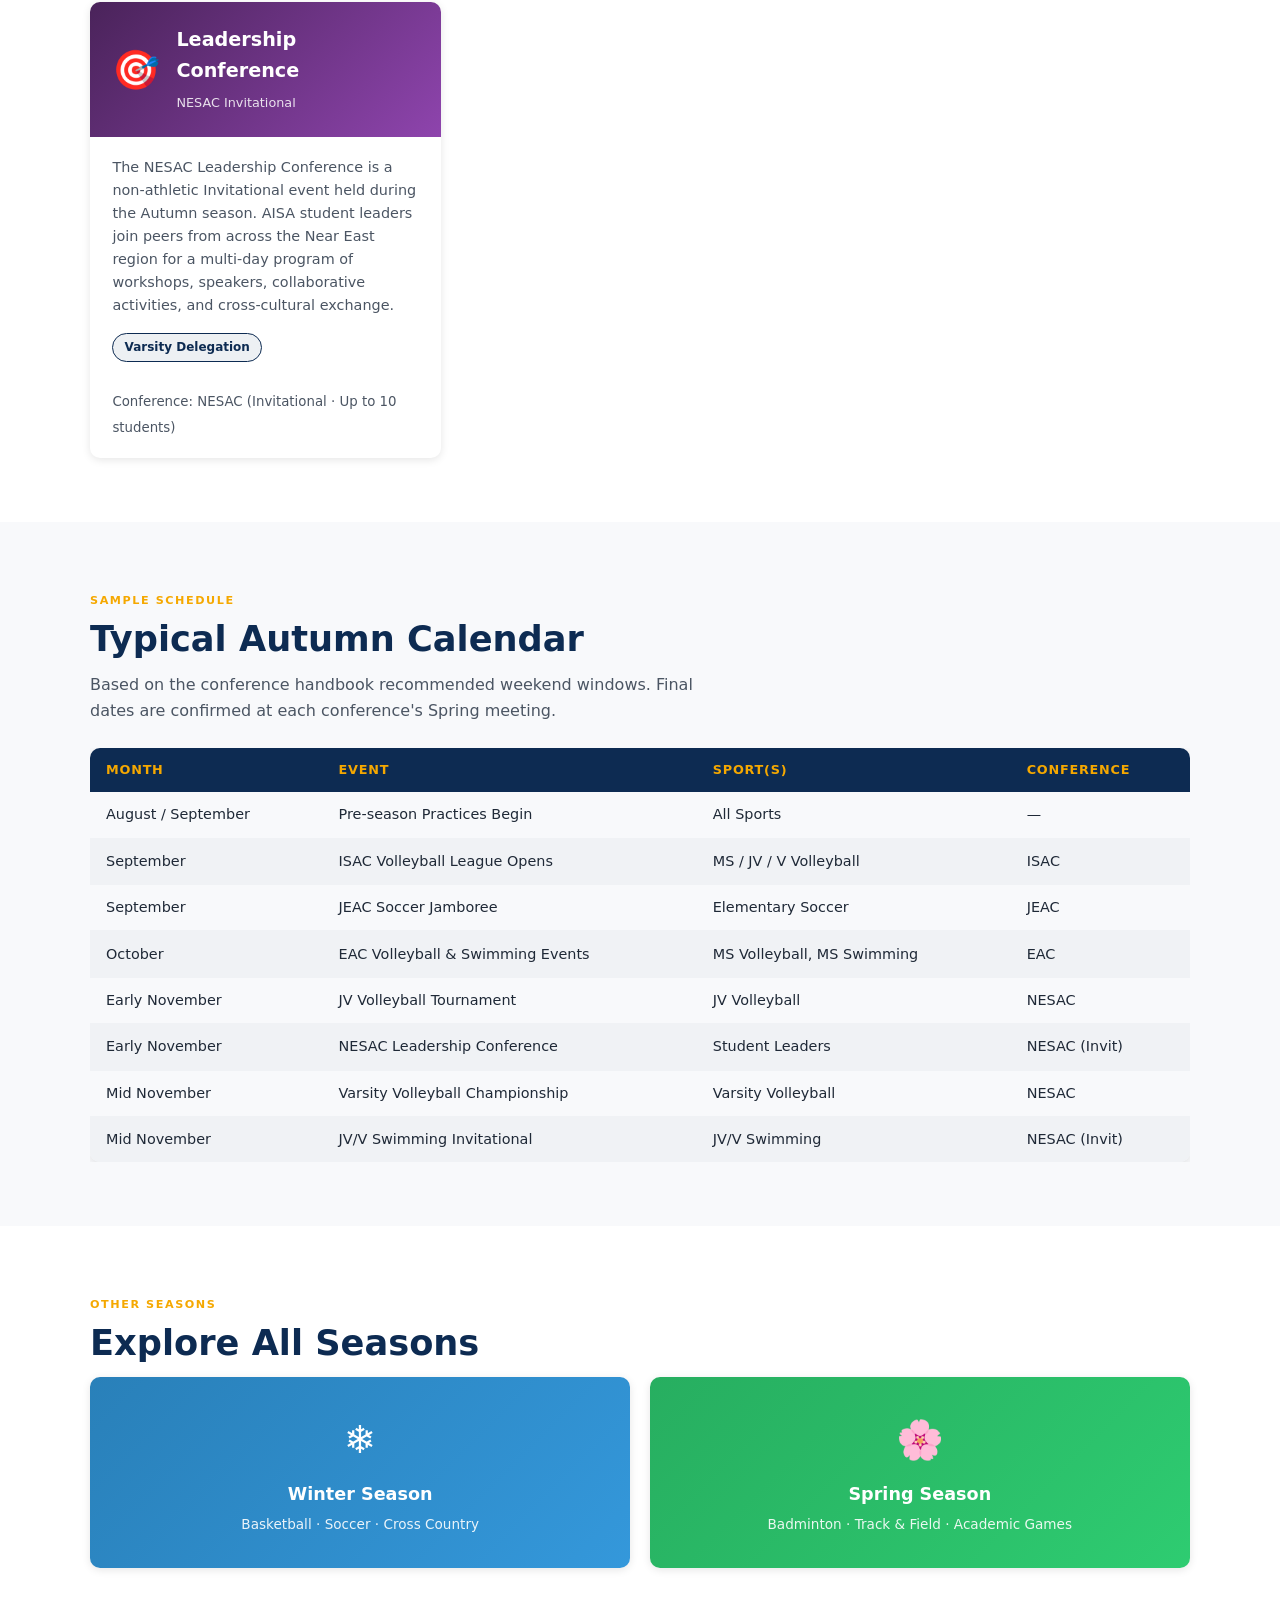
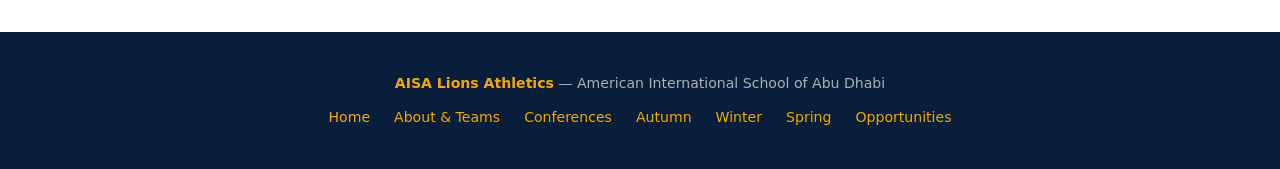
==== commit 78a5c048: "Add Additional Opportunities page (Jr. NBA, PASS, GameTime, ADEK) New opportunities.html showcases t" ====
--- a/autumn.html
+++ b/autumn.html
@@ -36,6 +36,7 @@
           <li><a href="autumn.html" class="active">Autumn</a></li>
           <li><a href="winter.html">Winter</a></li>
           <li><a href="spring.html">Spring</a></li>
+          <li><a href="opportunities.html">Opportunities</a></li>
         </ul>
       </div>
     </nav>
@@ -278,6 +279,7 @@
       <a href="autumn.html">Autumn</a>
       <a href="winter.html">Winter</a>
       <a href="spring.html">Spring</a>
+      <a href="opportunities.html">Opportunities</a>
     </div>
   </footer>
 
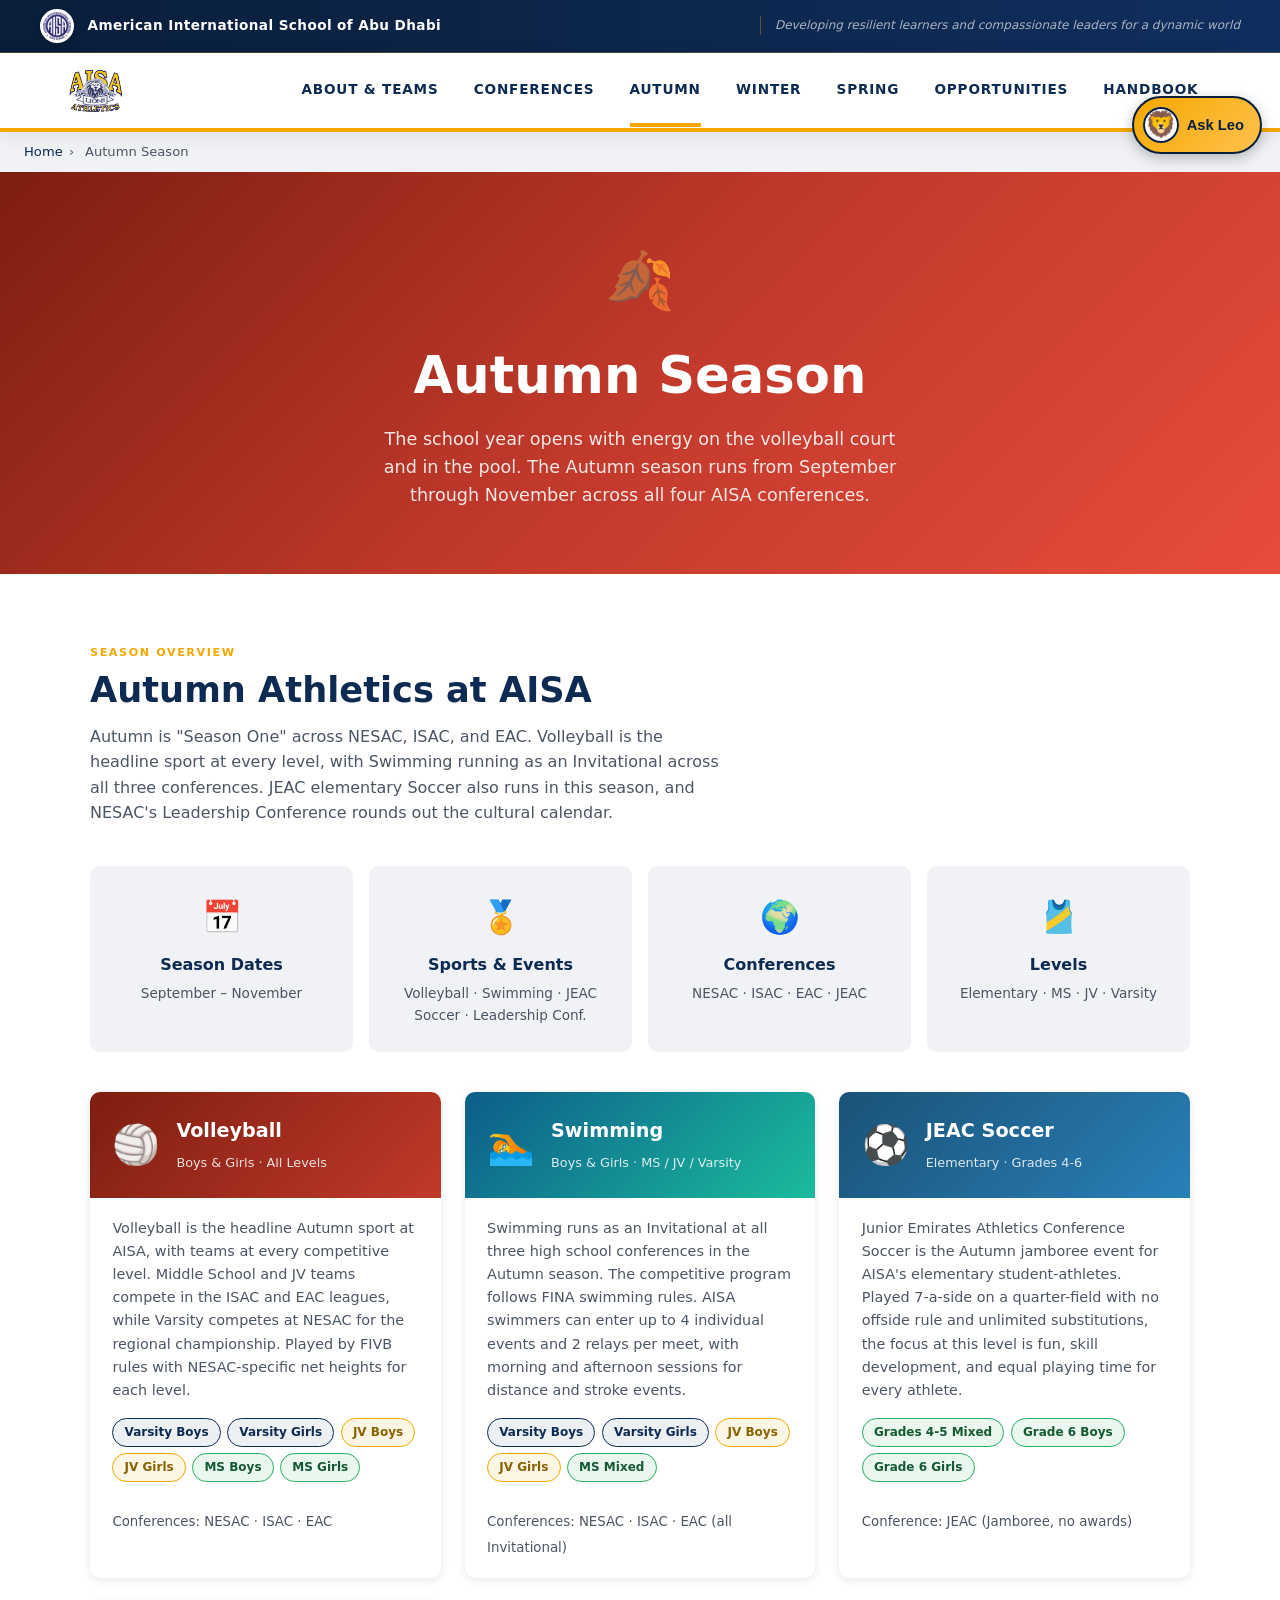
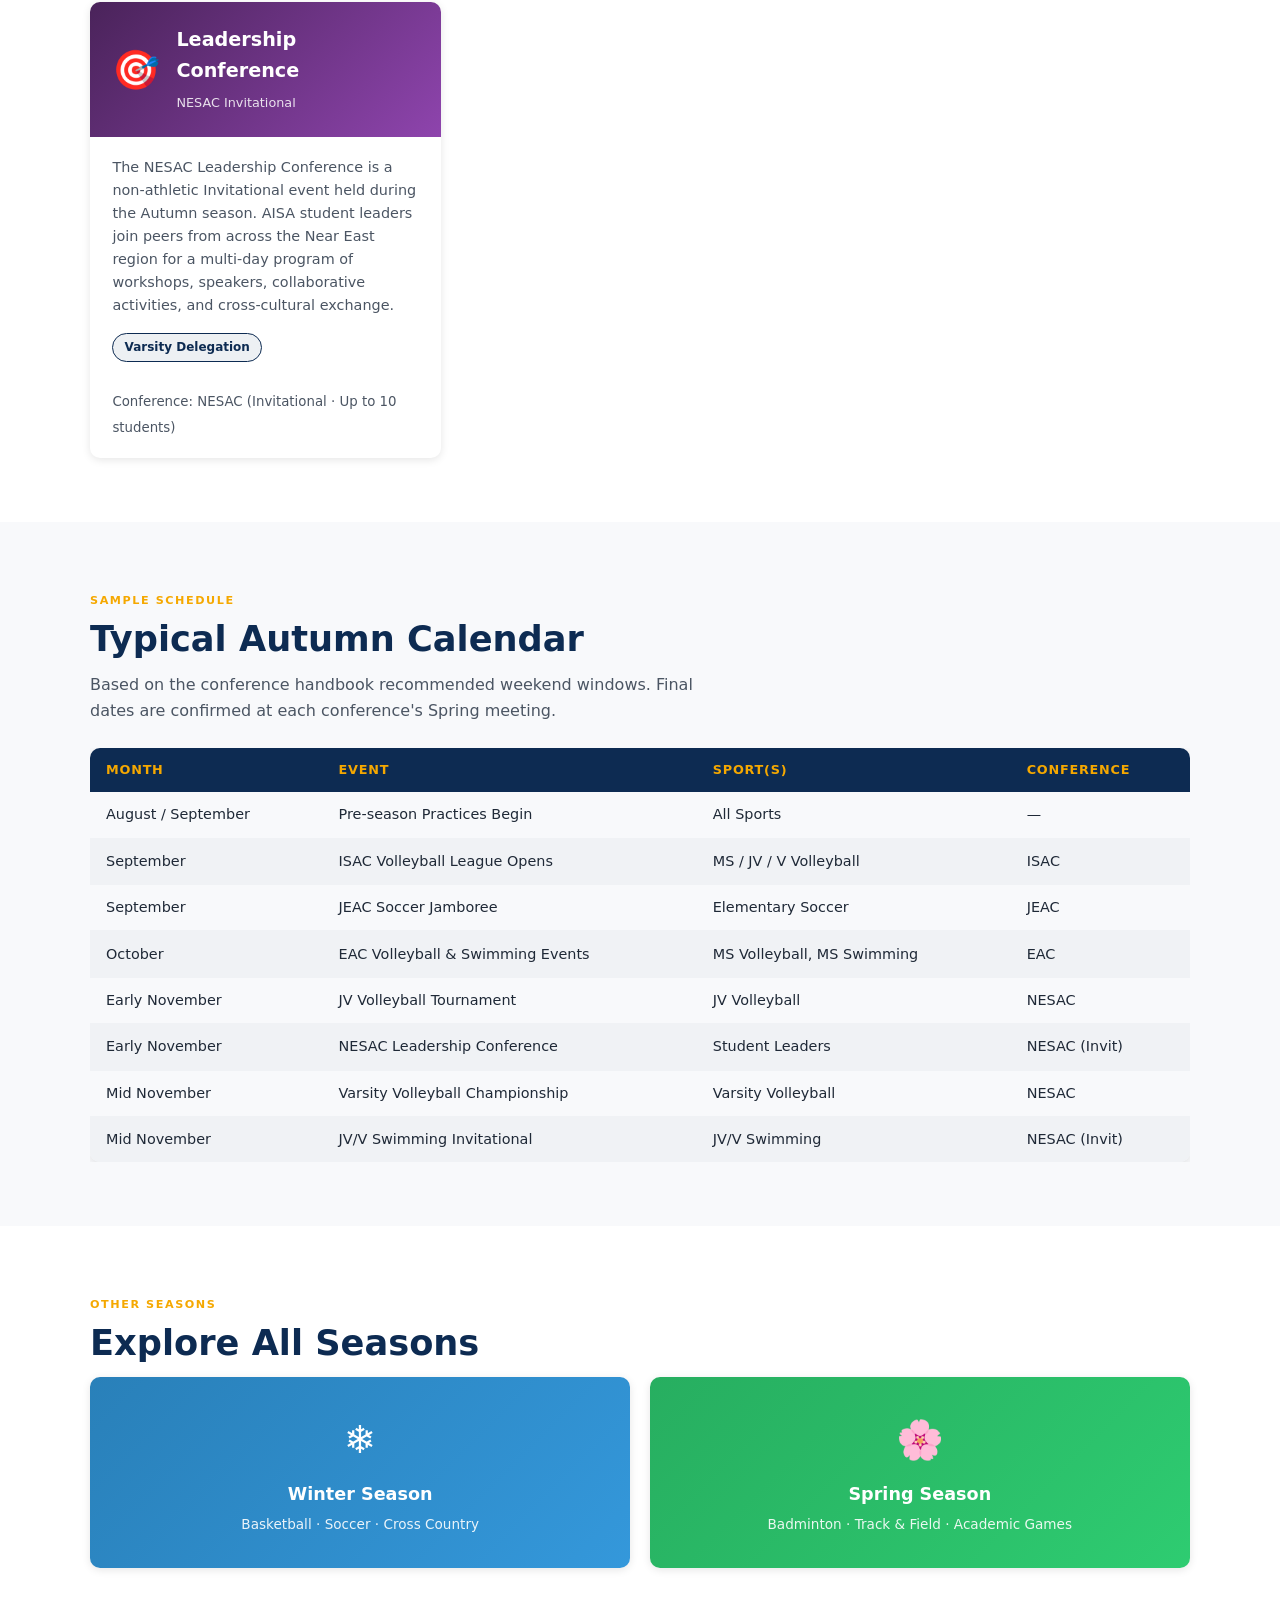
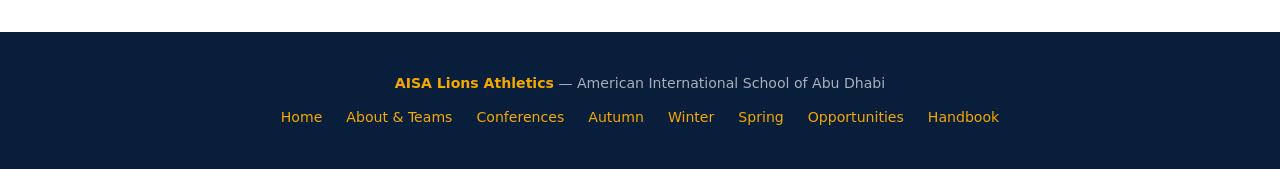
==== commit c4b232b7: "Add AISA Lions Student–Parent Handbook page with FAQs New handbook.html features: - Large AISALionsL" ====
--- a/autumn.html
+++ b/autumn.html
@@ -37,6 +37,7 @@
           <li><a href="winter.html">Winter</a></li>
           <li><a href="spring.html">Spring</a></li>
           <li><a href="opportunities.html">Opportunities</a></li>
+          <li><a href="handbook.html">Handbook</a></li>
         </ul>
       </div>
     </nav>
@@ -280,6 +281,7 @@
       <a href="winter.html">Winter</a>
       <a href="spring.html">Spring</a>
       <a href="opportunities.html">Opportunities</a>
+      <a href="handbook.html">Handbook</a>
     </div>
   </footer>
 
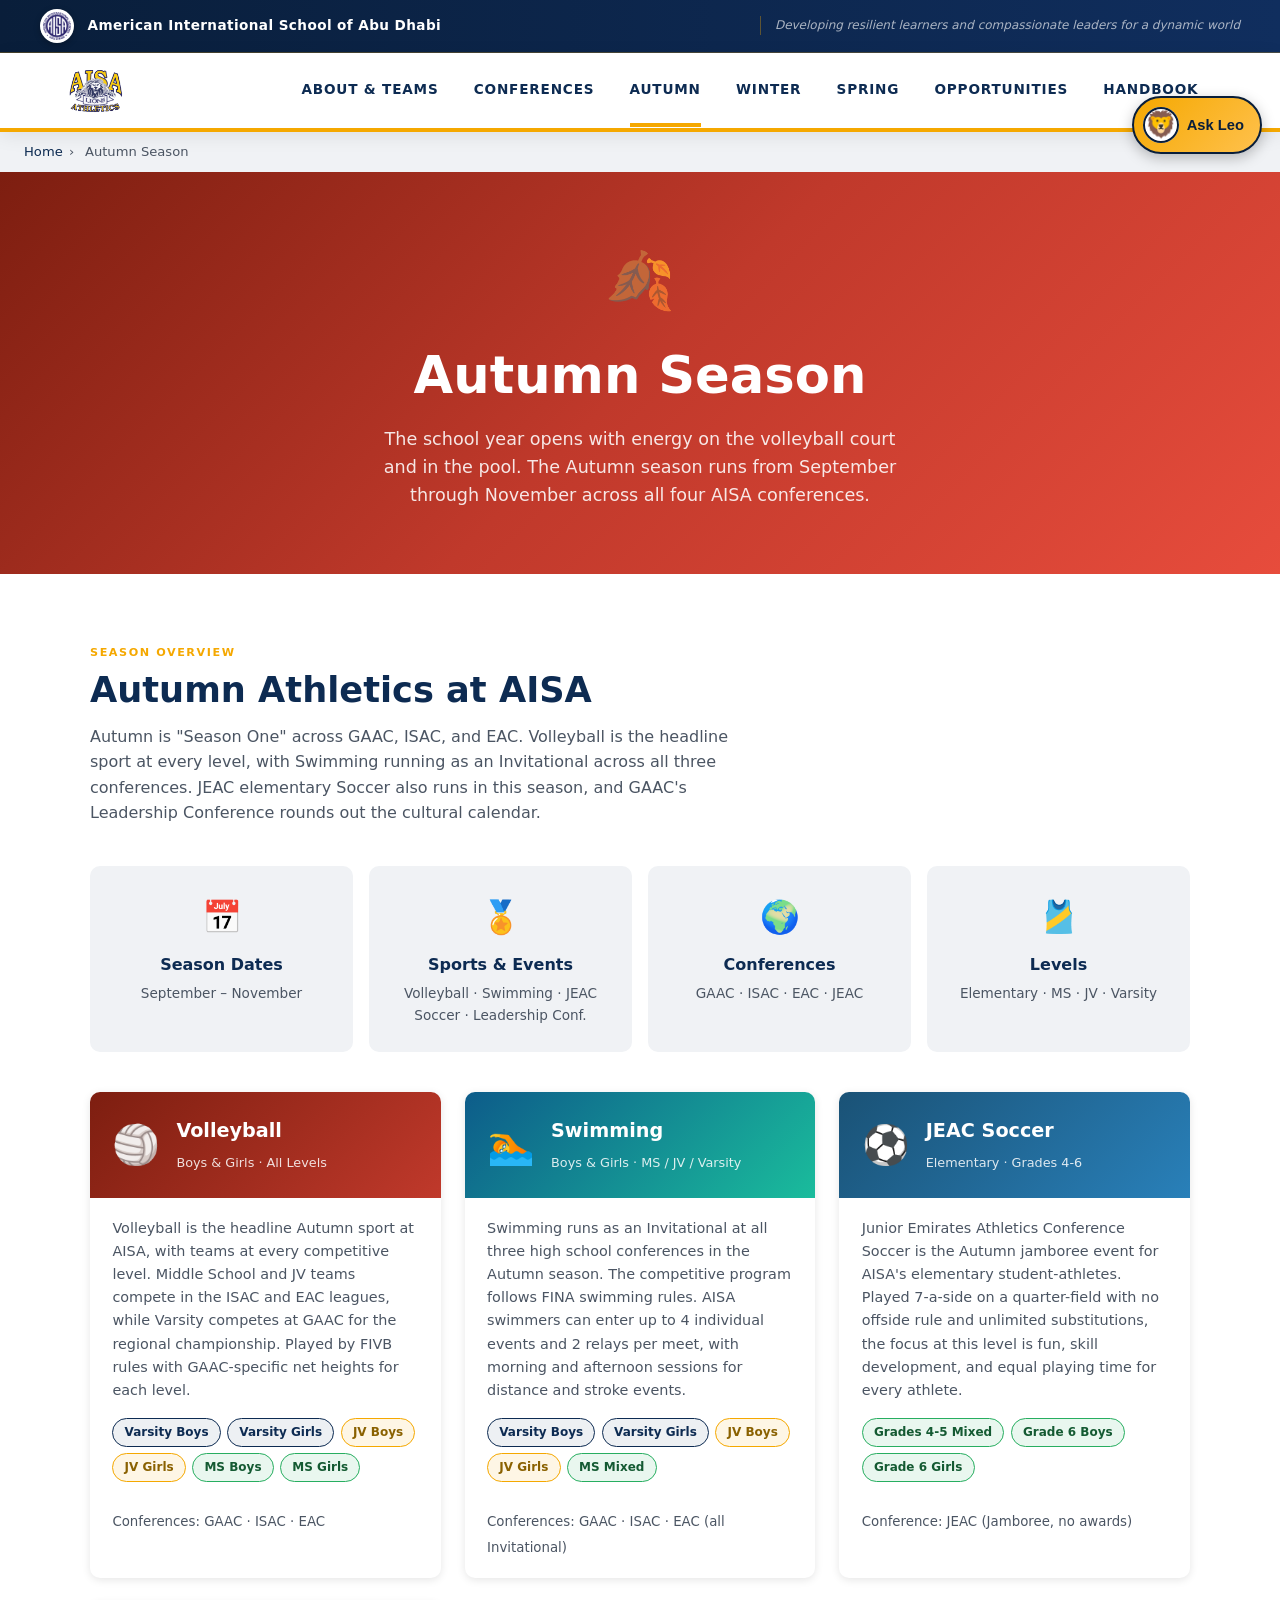
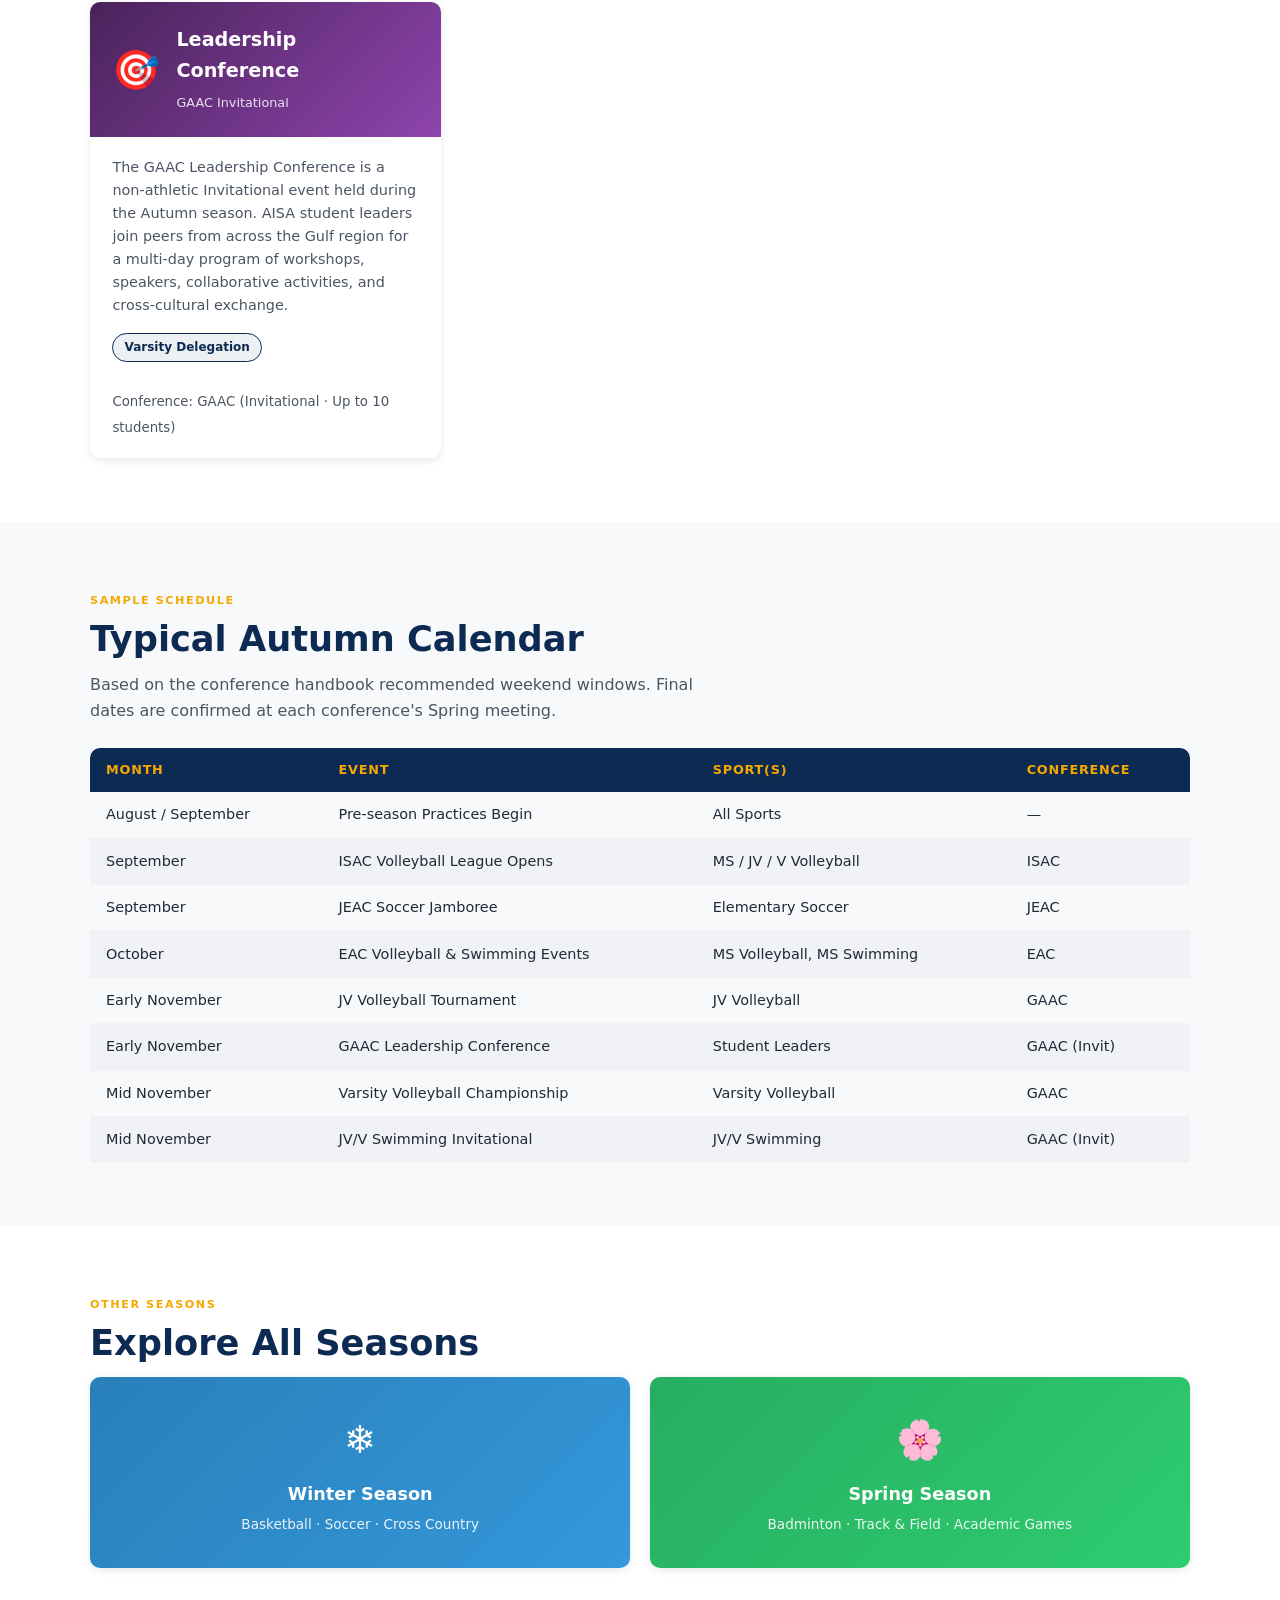
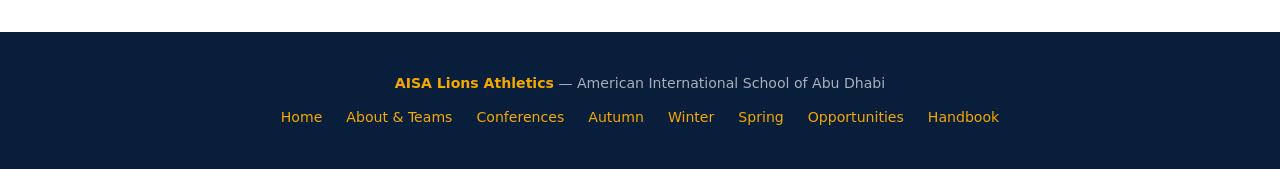
==== commit 6728b771: "Replace NESAC with GAAC across entire site AISA has left NESAC and joined the Gulf Athletics & Activ" ====
--- a/autumn.html
+++ b/autumn.html
@@ -26,7 +26,7 @@
     <nav class="main-nav" aria-label="Primary">
       <div class="main-nav-inner">
         <a href="index.html" class="lions-brand" aria-label="AISA Lions Athletics — Home">
-          <img src="NESAC%20Logos/AISALionsLogo.png" alt="AISA Lions Athletics" />
+          <img src="GAAC%20Logos(WebsiteVersion)/AISA/AISALionsLogo%20%20copy.png" alt="AISA Lions Athletics" />
         </a>
         <input type="checkbox" id="nav-toggle-checkbox" />
         <label for="nav-toggle-checkbox" class="nav-toggle" aria-label="Toggle navigation">☰</label>
@@ -60,7 +60,7 @@
     <div class="container">
       <div class="section-label">Season Overview</div>
       <h2 class="section-title">Autumn Athletics at AISA</h2>
-      <p class="section-sub">Autumn is "Season One" across NESAC, ISAC, and EAC. Volleyball is the headline sport at every level, with Swimming running as an Invitational across all three conferences. JEAC elementary Soccer also runs in this season, and NESAC's Leadership Conference rounds out the cultural calendar.</p>
+      <p class="section-sub">Autumn is "Season One" across GAAC, ISAC, and EAC. Volleyball is the headline sport at every level, with Swimming running as an Invitational across all three conferences. JEAC elementary Soccer also runs in this season, and GAAC's Leadership Conference rounds out the cultural calendar.</p>
 
       <div style="display:grid; grid-template-columns:repeat(auto-fit,minmax(180px,1fr)); gap:1rem; margin-bottom:2.5rem;">
         <div class="value-item">
@@ -76,7 +76,7 @@
         <div class="value-item">
           <span class="icon">🌍</span>
           <h4>Conferences</h4>
-          <p>NESAC · ISAC · EAC · JEAC</p>
+          <p>GAAC · ISAC · EAC · JEAC</p>
         </div>
         <div class="value-item">
           <span class="icon">🎽</span>
@@ -98,7 +98,7 @@
             </div>
           </div>
           <div class="sport-card-body">
-            <p>Volleyball is the headline Autumn sport at AISA, with teams at every competitive level. Middle School and JV teams compete in the ISAC and EAC leagues, while Varsity competes at NESAC for the regional championship. Played by FIVB rules with NESAC-specific net heights for each level.</p>
+            <p>Volleyball is the headline Autumn sport at AISA, with teams at every competitive level. Middle School and JV teams compete in the ISAC and EAC leagues, while Varsity competes at GAAC for the regional championship. Played by FIVB rules with GAAC-specific net heights for each level.</p>
             <div class="team-badges">
               <span class="badge badge-varsity">Varsity Boys</span>
               <span class="badge badge-varsity">Varsity Girls</span>
@@ -108,7 +108,7 @@
               <span class="badge badge-ms">MS Girls</span>
             </div>
             <br>
-            <small style="color:var(--gray-600);">Conferences: NESAC · ISAC · EAC</small>
+            <small style="color:var(--gray-600);">Conferences: GAAC · ISAC · EAC</small>
           </div>
         </div>
 
@@ -131,7 +131,7 @@
               <span class="badge badge-ms">MS Mixed</span>
             </div>
             <br>
-            <small style="color:var(--gray-600);">Conferences: NESAC · ISAC · EAC (all Invitational)</small>
+            <small style="color:var(--gray-600);">Conferences: GAAC · ISAC · EAC (all Invitational)</small>
           </div>
         </div>
 
@@ -162,16 +162,16 @@
             <div class="sport-emoji">🎯</div>
             <div>
               <h3>Leadership Conference</h3>
-              <span>NESAC Invitational</span>
-            </div>
-          </div>
-          <div class="sport-card-body">
-            <p>The NESAC Leadership Conference is a non-athletic Invitational event held during the Autumn season. AISA student leaders join peers from across the Near East region for a multi-day program of workshops, speakers, collaborative activities, and cross-cultural exchange.</p>
+              <span>GAAC Invitational</span>
+            </div>
+          </div>
+          <div class="sport-card-body">
+            <p>The GAAC Leadership Conference is a non-athletic Invitational event held during the Autumn season. AISA student leaders join peers from across the Gulf region for a multi-day program of workshops, speakers, collaborative activities, and cross-cultural exchange.</p>
             <div class="team-badges">
               <span class="badge badge-varsity">Varsity Delegation</span>
             </div>
             <br>
-            <small style="color:var(--gray-600);">Conference: NESAC (Invitational · Up to 10 students)</small>
+            <small style="color:var(--gray-600);">Conference: GAAC (Invitational · Up to 10 students)</small>
           </div>
         </div>
 
@@ -224,25 +224,25 @@
               <td>Early November</td>
               <td>JV Volleyball Tournament</td>
               <td>JV Volleyball</td>
-              <td>NESAC</td>
+              <td>GAAC</td>
             </tr>
             <tr>
               <td>Early November</td>
-              <td>NESAC Leadership Conference</td>
+              <td>GAAC Leadership Conference</td>
               <td>Student Leaders</td>
-              <td>NESAC (Invit)</td>
+              <td>GAAC (Invit)</td>
             </tr>
             <tr>
               <td>Mid November</td>
               <td>Varsity Volleyball Championship</td>
               <td>Varsity Volleyball</td>
-              <td>NESAC</td>
+              <td>GAAC</td>
             </tr>
             <tr>
               <td>Mid November</td>
               <td>JV/V Swimming Invitational</td>
               <td>JV/V Swimming</td>
-              <td>NESAC (Invit)</td>
+              <td>GAAC (Invit)</td>
             </tr>
           </tbody>
         </table>
--- a/styles.css
+++ b/styles.css
@@ -614,9 +614,9 @@
 #leo-panel {
   position: absolute;
   top: 60px; right: 0;
-  width: 360px;
+  width: 480px;
   max-width: calc(100vw - 24px);
-  height: 540px;
+  height: 620px;
   max-height: calc(100vh - 120px);
   background: var(--white);
   border-radius: 14px;
@@ -683,10 +683,10 @@
 .leo-msg-text {
   background: var(--white);
   color: var(--gray-800);
-  padding: .55rem .8rem;
+  padding: .65rem .95rem;
   border-radius: 14px;
-  font-size: .87rem;
-  line-height: 1.5;
+  font-size: .93rem;
+  line-height: 1.58;
   box-shadow: 0 1px 3px rgba(0,0,0,.08);
   word-wrap: break-word;
 }
@@ -699,30 +699,54 @@
 .leo-msg-text b { color: var(--navy); font-weight: 700; }
 .leo-msg-user .leo-msg-text b { color: var(--gold); }
 
+/* Suggestions dropdown — hidden until toggle is clicked */
 #leo-suggestions {
-  display: flex; flex-wrap: wrap; gap: .35rem;
-  padding: .6rem .8rem 0;
-  background: var(--off-white);
+  display: none;
+  flex-wrap: wrap; gap: .4rem;
+  padding: .65rem .9rem .55rem;
+  background: #f0f4ff;
+  border-top: 1px solid rgba(13,43,82,.1);
+  animation: chips-in .15s ease;
+}
+#leo-suggestions.leo-chips-open { display: flex; }
+@keyframes chips-in {
+  from { opacity: 0; transform: translateY(-4px); }
+  to   { opacity: 1; transform: translateY(0); }
 }
 .leo-chip {
   background: var(--white);
   border: 1.5px solid var(--gold);
   color: var(--navy);
   border-radius: 2rem;
-  padding: .3rem .75rem;
-  font-size: .76rem;
+  padding: .3rem .8rem;
+  font-size: .77rem;
   font-weight: 600;
   cursor: pointer;
-  transition: background .15s, color .15s;
-}
-.leo-chip:hover { background: var(--gold); color: var(--navy-dark); }
+  transition: background .15s, color .15s, transform .1s;
+}
+.leo-chip:hover { background: var(--gold); color: var(--navy-dark); transform: translateY(-1px); }
 
 #leo-form {
-  display: flex; gap: .4rem;
+  display: flex; gap: .4rem; align-items: center;
   padding: .7rem .8rem .8rem;
   background: var(--off-white);
   border-top: 1px solid var(--gray-100);
 }
+#leo-chips-toggle {
+  background: var(--white);
+  border: 1.5px solid var(--gold);
+  color: var(--navy);
+  border-radius: 50%;
+  width: 36px; height: 36px;
+  flex-shrink: 0;
+  font-size: .85rem;
+  cursor: pointer;
+  display: flex; align-items: center; justify-content: center;
+  transition: background .15s, color .15s;
+  title: 'Quick topics';
+}
+#leo-chips-toggle:hover,
+#leo-chips-toggle.active { background: var(--gold); color: var(--navy-dark); }
 #leo-input {
   flex: 1;
   border: 1.5px solid var(--gray-300);
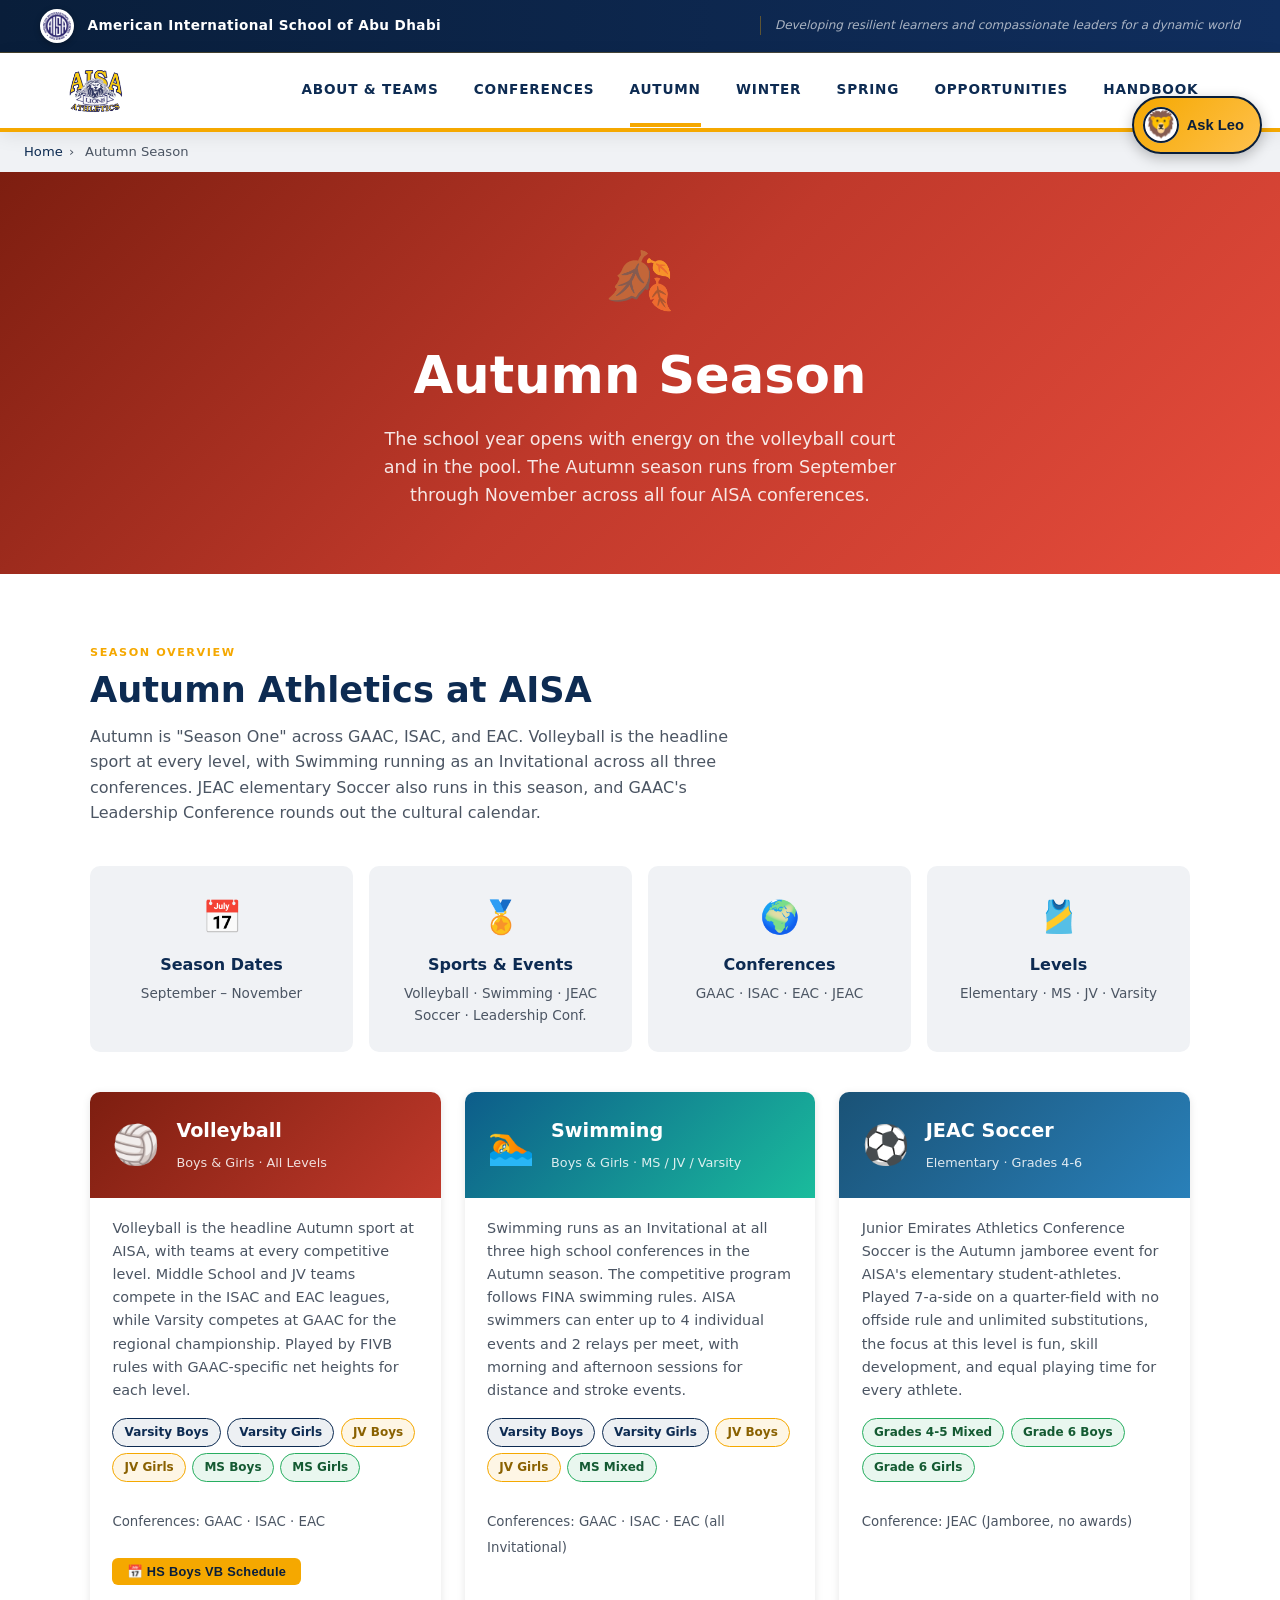
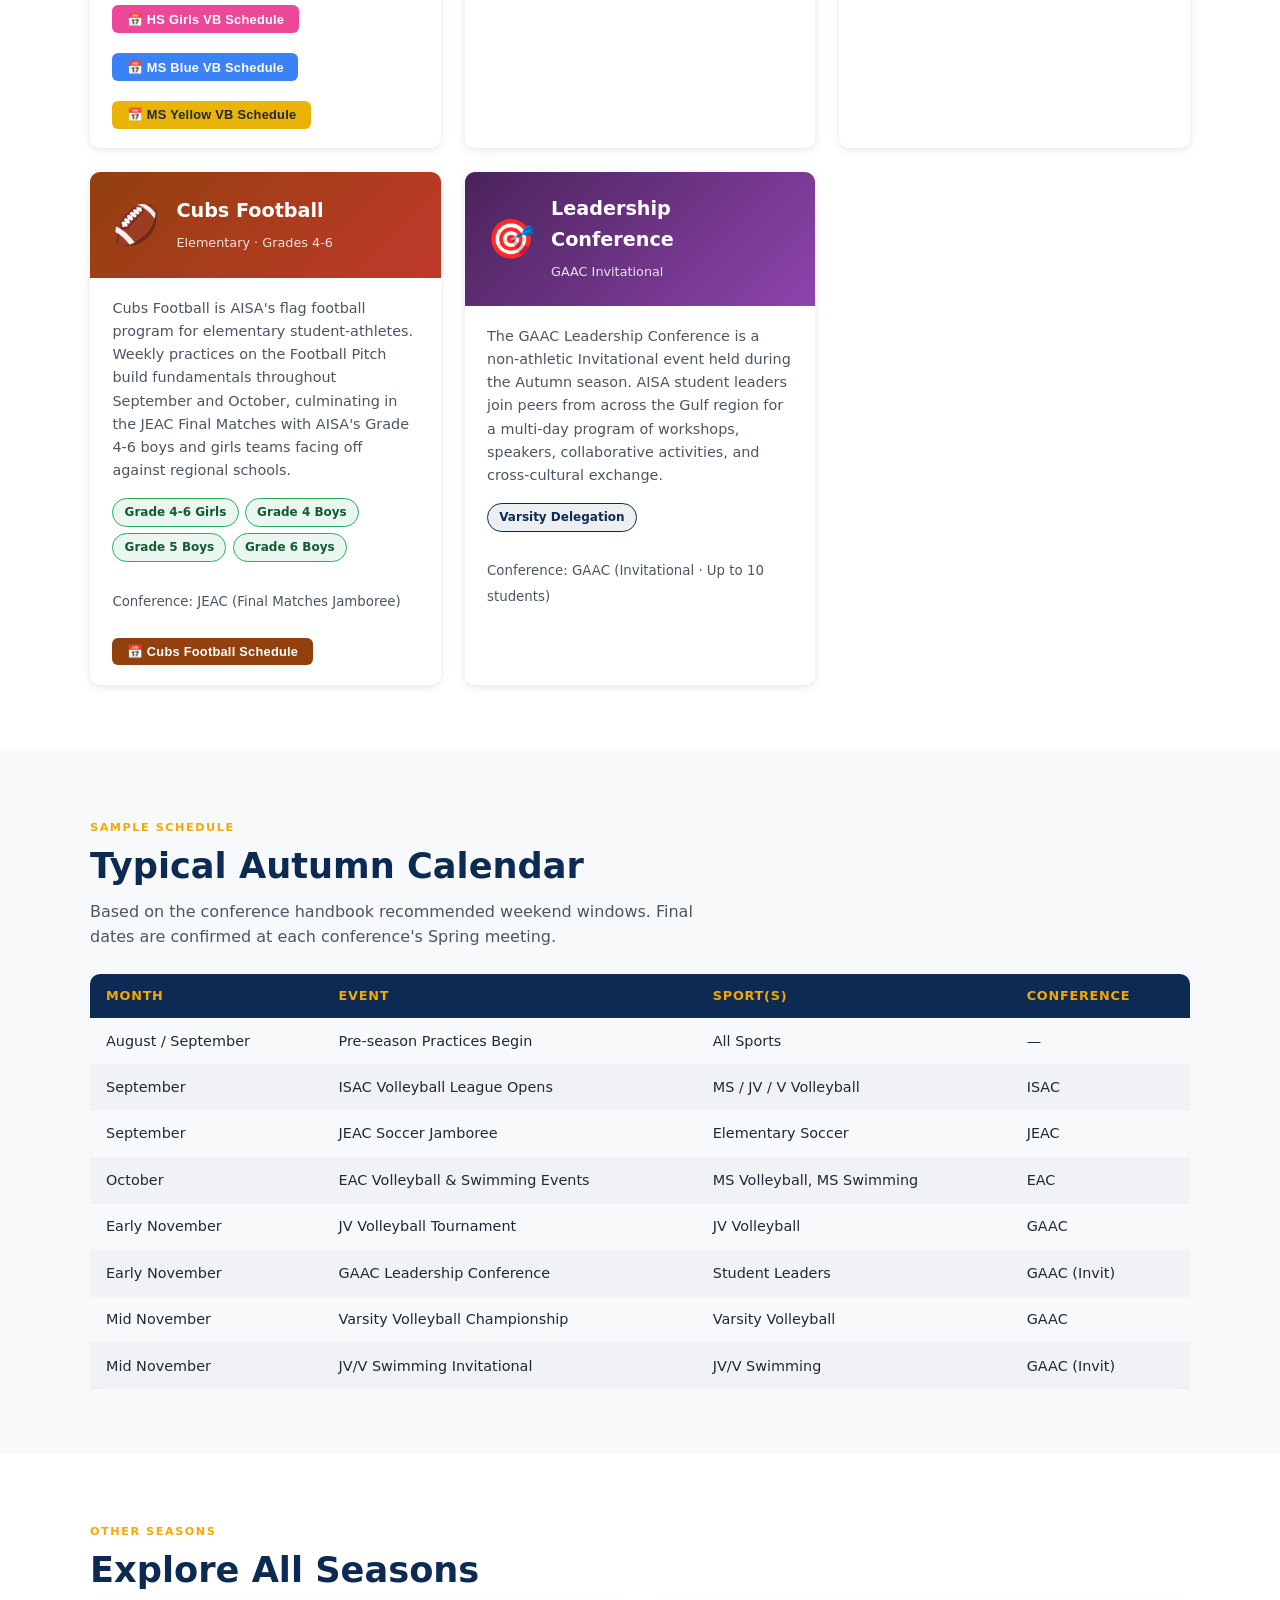
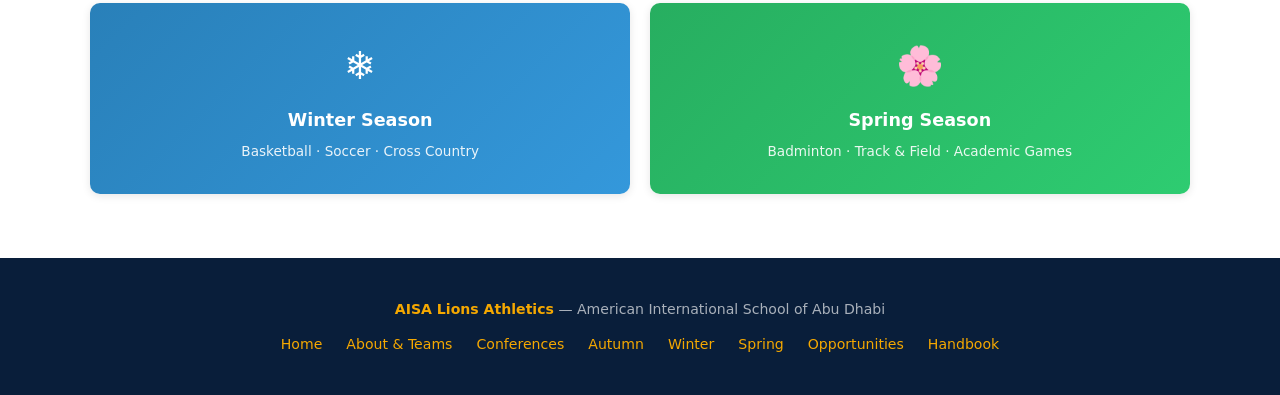
==== commit 5d75d727: "Add interactive schedule calendars for Volleyball and Cubs Football Builds modal calendars (Sep-Nov " ====
--- a/autumn.html
+++ b/autumn.html
@@ -10,6 +10,223 @@
     .sport-card-header.swimming   { background: linear-gradient(135deg, #0d5c8a, #1abc9c); }
     .sport-card-header.soccer-jeac{ background: linear-gradient(135deg, #1a5276, #2980b9); }
     .sport-card-header.leadership { background: linear-gradient(135deg, #4a235a, #8e44ad); }
+    .sport-card-header.football   { background: linear-gradient(135deg, #92400e, #c0392b); }
+
+    /* ── Schedule Button ── */
+    .btn-schedule {
+      display: inline-flex; align-items: center; gap: .4rem;
+      background: var(--gold); color: var(--navy-dark);
+      border: none; border-radius: 6px;
+      padding: .4rem .9rem; font-size: .8rem; font-weight: 800;
+      cursor: pointer; letter-spacing: .02em; margin-top: .75rem;
+      transition: background .15s, transform .1s;
+    }
+    .btn-schedule:hover { background: #e09900; transform: translateY(-1px); }
+
+    /* ── Schedule Modal Overlay ── */
+    .sched-modal {
+      display: none; position: fixed; inset: 0; z-index: 9000;
+      background: rgba(10,20,45,.7); backdrop-filter: blur(4px);
+      align-items: center; justify-content: center; padding: 1rem;
+    }
+    .sched-modal.open { display: flex; }
+    .sched-inner {
+      background: #fff; border-radius: 14px; width: 100%; max-width: 700px;
+      max-height: 90vh; overflow-y: auto;
+      box-shadow: 0 20px 60px rgba(0,0,0,.35);
+      animation: popIn .2s ease-out;
+    }
+    @keyframes popIn { from { transform: scale(.94); opacity: 0; } to { transform: scale(1); opacity: 1; } }
+
+    .sched-header {
+      display: flex; justify-content: space-between; align-items: center;
+      padding: 1.1rem 1.4rem .8rem;
+      border-bottom: 2px solid #f0f0f0;
+      background: linear-gradient(135deg, #0d2b52, #1a4a8a);
+      border-radius: 14px 14px 0 0; color: #fff;
+    }
+    .sched-header h2 { margin: 0; font-size: 1.15rem; }
+    .sched-header p  { margin: .15rem 0 0; font-size: .78rem; opacity: .8; }
+    .sched-close {
+      background: rgba(255,255,255,.2); border: none; color: #fff;
+      border-radius: 50%; width: 32px; height: 32px; font-size: 1rem;
+      cursor: pointer; display: flex; align-items: center; justify-content: center;
+      flex-shrink: 0; transition: background .15s;
+    }
+    .sched-close:hover { background: rgba(255,255,255,.35); }
+
+    /* Legend */
+    .cal-legend {
+      display: flex; flex-wrap: wrap; gap: .5rem 1rem;
+      padding: .7rem 1.4rem; background: #f8faff;
+      border-bottom: 1px solid #e8eef6; font-size: .76rem; color: #444;
+    }
+    .cal-legend span { display: inline-flex; align-items: center; gap: .35rem; font-weight: 600; }
+    .cal-dot { width: 11px; height: 11px; border-radius: 3px; flex-shrink: 0; }
+    .cal-dot.reg  { background: #bfdbfe; border: 1.5px solid #3b82f6; }
+    .cal-dot.try  { background: #fde68a; border: 1.5px solid #f59e0b; }
+    .cal-dot.prac { background: #a7f3d0; border: 1.5px solid #10b981; }
+    .cal-dot.prac-b { background: #dbeafe; border: 1.5px solid #3b82f6; }
+    .cal-dot.prac-g { background: #fce7f3; border: 1.5px solid #ec4899; }
+    .cal-dot.game { background: #dc2626; border: 1.5px solid #991b1b; }
+    .cal-dot.brk  { background: #e5e7eb; border: 1.5px solid #9ca3af; }
+
+    /* Month Tabs */
+    .cal-tabs {
+      display: flex; border-bottom: 2px solid #e8eef6;
+      padding: 0 1rem;
+    }
+    .cal-tab {
+      padding: .6rem 1rem; border: none; background: none;
+      font-size: .83rem; font-weight: 700; color: #666;
+      cursor: pointer; border-bottom: 3px solid transparent;
+      margin-bottom: -2px; transition: color .15s, border-color .15s;
+    }
+    .cal-tab:hover { color: #0d2b52; }
+    .cal-tab.active { color: #0d2b52; border-bottom-color: #f5a800; }
+
+    /* Calendar Grid */
+    .cal-month { padding: 1rem 1.4rem; }
+    .cal-month-title {
+      font-size: 1rem; font-weight: 800; color: #0d2b52;
+      margin-bottom: .75rem; text-align: center;
+    }
+    .cal-grid {
+      display: grid; grid-template-columns: repeat(7, 1fr);
+      gap: 4px;
+    }
+    .cal-dow {
+      text-align: center; font-size: .68rem; font-weight: 700;
+      color: #888; padding: .3rem 0; text-transform: uppercase;
+      letter-spacing: .04em;
+    }
+    .cal-empty { min-height: 50px; border-radius: 6px; }
+    .cal-day {
+      min-height: 50px; border-radius: 6px; padding: 5px 4px 3px;
+      font-size: .82rem; font-weight: 600;
+      display: flex; flex-direction: column; align-items: center;
+      cursor: default; color: #374151;
+      background: #f3f4f6; transition: transform .1s;
+    }
+    .cal-day span {
+      font-size: .58rem; font-weight: 800; text-transform: uppercase;
+      letter-spacing: .04em; margin-top: 2px; text-align: center;
+      line-height: 1.25;
+    }
+    .cal-day.reg  { background: #dbeafe; color: #1e40af; }
+    .cal-day.try  { background: #fef3c7; color: #92400e; border: 1.5px solid #f59e0b; }
+    .cal-day.prac  { background: #d1fae5; color: #065f46; }
+    .cal-day.prac span { color: #047857; }
+    .cal-day.prac-b { background: #dbeafe; color: #1e3a5f; }
+    .cal-day.prac-b span { color: #1d4ed8; font-size: .6rem; }
+    .cal-day.prac-g { background: #fce7f3; color: #701a40; }
+    .cal-day.prac-g span { color: #be185d; font-size: .6rem; }
+    .cal-day.game {
+      background: #dc2626; color: #fff;
+      border: 2px solid #991b1b;
+      box-shadow: 0 3px 10px rgba(220,38,38,.4);
+      transform: scale(1.04); cursor: pointer;
+    }
+    .cal-day.game span { color: rgba(255,255,255,.9); font-size: .64rem; }
+    .cal-day.game:hover { transform: scale(1.08); }
+    .cal-day.brk  { background: #e5e7eb; color: #9ca3af; font-weight: 400; font-size: .76rem; }
+    .cal-break-note {
+      margin: .6rem 0 0; font-size: .77rem; color: #6b7280;
+      text-align: center; font-style: italic;
+    }
+
+    /* Game Day Summary */
+    .game-summary {
+      border-top: 2px solid #f0f0f0;
+      padding: 1rem 1.4rem;
+      background: #f8faff;
+    }
+    .game-summary h3 {
+      font-size: .92rem; font-weight: 800; color: #0d2b52;
+      margin: 0 0 .75rem;
+    }
+    .game-list { display: flex; flex-direction: column; gap: .5rem; }
+    .game-item {
+      display: flex; align-items: flex-start; gap: .85rem;
+      background: #fff; border-radius: 8px; padding: .7rem .9rem;
+      border-left: 4px solid #dc2626;
+      box-shadow: 0 1px 4px rgba(0,0,0,.07);
+    }
+    .game-date {
+      font-size: .95rem; font-weight: 900; color: #dc2626;
+      min-width: 44px; text-align: center; line-height: 1.3;
+    }
+    .game-details { font-size: .82rem; color: #374151; }
+    .game-details strong { display: block; font-size: .87rem; color: #0d2b52; margin-bottom: .2rem; }
+    .game-details .teams { display: flex; flex-wrap: wrap; gap: .3rem .8rem; margin-top: .2rem; }
+    .game-details .team-row { display: flex; align-items: center; gap: .3rem; }
+
+    /* Game Detail Popup */
+    .game-popup {
+      display: none; margin: 0 1.4rem 1rem;
+      background: #fff3f3; border: 2px solid #dc2626;
+      border-radius: 10px; padding: .85rem 1.1rem;
+      animation: fadeIn .18s ease-out;
+    }
+    @keyframes fadeIn { from { opacity: 0; transform: translateY(-4px); } to { opacity: 1; transform: none; } }
+    .game-popup.visible { display: block; }
+    .cal-day.game-gaac {
+      background: #0d2b52; color: #f5a800;
+      border: 2px solid #f5a800;
+      box-shadow: 0 3px 10px rgba(13,43,82,.4);
+      transform: scale(1.04); cursor: pointer;
+    }
+    .cal-day.game-gaac span { color: #f5a800; font-size: .62rem; }
+    .cal-day.game-gaac:hover { transform: scale(1.09); }
+    .cal-dot.game-gaac { background: #0d2b52; border: 1.5px solid #f5a800; }
+    .cal-day.support { background: #e0f2fe; color: #0369a1; border: 1px solid #7dd3fc; cursor: default; }
+    .cal-day.support span { color: #0284c7; font-size: .58rem; }
+    .cal-dot.support { background: #bae6fd; border: 1.5px solid #0ea5e9; }
+    .cal-day.game-eac {
+      background: #0f766e; color: #fff;
+      border: 2px solid #115e59;
+      box-shadow: 0 3px 10px rgba(15,118,110,.4);
+      transform: scale(1.04); cursor: pointer;
+    }
+    .cal-day.game-eac span { color: rgba(255,255,255,.9); font-size: .6rem; }
+    .cal-day.game-eac:hover { transform: scale(1.08); }
+    .cal-dot.game-eac { background: #0f766e; border: 1.5px solid #115e59; }
+    .game-popup-title {
+      font-size: .9rem; font-weight: 800; color: #dc2626;
+      margin: 0 0 .55rem; display: flex; align-items: center; gap: .4rem;
+    }
+    .game-popup-rows { display: flex; flex-direction: column; gap: .35rem; }
+    .game-popup-row {
+      display: flex; align-items: center; gap: .5rem;
+      font-size: .83rem; color: #374151;
+    }
+    .game-popup-row strong { color: #0d2b52; min-width: 42px; }
+    .game-popup-close {
+      float: right; background: none; border: none;
+      color: #dc2626; font-size: .85rem; cursor: pointer;
+      font-weight: 700; padding: 0; line-height: 1;
+    }
+    .cal-day.game-jeac {
+      background: #c0392b; color: #fff;
+      border: 2px solid #78281f;
+      box-shadow: 0 3px 10px rgba(192,57,43,.4);
+      transform: scale(1.04); cursor: pointer;
+    }
+    .cal-day.game-jeac span { color: rgba(255,255,255,.9); font-size: .6rem; }
+    .cal-day.game-jeac:hover { transform: scale(1.08); }
+    .cal-dot.game-jeac { background: #c0392b; border: 1.5px solid #78281f; }
+
+    .sched-footer {
+      padding: .85rem 1.4rem 1.1rem; text-align: center;
+      border-top: 1px solid #f0f0f0;
+    }
+
+    @media (max-width: 500px) {
+      .cal-day { min-height: 40px; font-size: .74rem; padding: 3px 2px; }
+      .cal-day span { font-size: .52rem; }
+      .sched-inner { border-radius: 10px; }
+      .game-item { flex-direction: column; gap: .3rem; }
+    }
   </style>
 </head>
 <body>
@@ -109,6 +326,12 @@
             </div>
             <br>
             <small style="color:var(--gray-600);">Conferences: GAAC · ISAC · EAC</small>
+            <div style="display:flex;flex-wrap:wrap;gap:.5rem;margin-top:.75rem;">
+              <button class="btn-schedule" onclick="document.getElementById('hs-boys-vb-modal').classList.add('open')">📅 HS Boys VB Schedule</button>
+              <button class="btn-schedule" style="background:#ec4899;color:#fff;" onclick="document.getElementById('hs-girls-vb-modal').classList.add('open')">📅 HS Girls VB Schedule</button>
+              <button class="btn-schedule" style="background:#3b82f6;color:#fff;" onclick="document.getElementById('ms-blue-vb-modal').classList.add('open')">📅 MS Blue VB Schedule</button>
+              <button class="btn-schedule" style="background:#eab308;color:#1f2937;" onclick="document.getElementById('ms-yellow-vb-modal').classList.add('open')">📅 MS Yellow VB Schedule</button>
+            </div>
           </div>
         </div>
 
@@ -153,6 +376,31 @@
             </div>
             <br>
             <small style="color:var(--gray-600);">Conference: JEAC (Jamboree, no awards)</small>
+          </div>
+        </div>
+
+        <!-- CUBS FOOTBALL -->
+        <div class="sport-card">
+          <div class="sport-card-header football">
+            <div class="sport-emoji">🏈</div>
+            <div>
+              <h3>Cubs Football</h3>
+              <span>Elementary · Grades 4-6</span>
+            </div>
+          </div>
+          <div class="sport-card-body">
+            <p>Cubs Football is AISA's flag football program for elementary student-athletes. Weekly practices on the Football Pitch build fundamentals throughout September and October, culminating in the JEAC Final Matches with AISA's Grade 4-6 boys and girls teams facing off against regional schools.</p>
+            <div class="team-badges">
+              <span class="badge badge-ms">Grade 4-6 Girls</span>
+              <span class="badge badge-ms">Grade 4 Boys</span>
+              <span class="badge badge-ms">Grade 5 Boys</span>
+              <span class="badge badge-ms">Grade 6 Boys</span>
+            </div>
+            <br>
+            <small style="color:var(--gray-600);">Conference: JEAC (Final Matches Jamboree)</small>
+            <div style="display:flex;flex-wrap:wrap;gap:.5rem;margin-top:.75rem;">
+              <button class="btn-schedule" style="background:#92400e;color:#fff;" onclick="document.getElementById('cubs-football-modal').classList.add('open')">📅 Cubs Football Schedule</button>
+            </div>
           </div>
         </div>
 
@@ -285,6 +533,902 @@
     </div>
   </footer>
 
+  <!-- ── HS BOYS VOLLEYBALL SCHEDULE MODAL ── -->
+  <div id="hs-boys-vb-modal" class="sched-modal" role="dialog" aria-modal="true" aria-label="HS Boys Volleyball Schedule">
+    <div class="sched-inner">
+
+      <div class="sched-header" style="background: linear-gradient(135deg, #7d1e10, #c0392b);">
+        <div style="display:flex;align-items:center;gap:.75rem;">
+          <span style="font-size:1.8rem;line-height:1;">🏐</span>
+          <div>
+            <h2>HS Boys Volleyball</h2>
+            <p>2026–2027 · ISAC League + GAAC Championship (JV &amp; Varsity)</p>
+          </div>
+        </div>
+        <button class="sched-close" onclick="document.getElementById('hs-boys-vb-modal').classList.remove('open')" aria-label="Close">✕</button>
+      </div>
+
+      <div class="cal-legend">
+        <span><span class="cal-dot reg"></span>Registration</span>
+        <span><span class="cal-dot try"></span>Tryouts</span>
+        <span><span class="cal-dot prac"></span>Practice</span>
+        <span><span class="cal-dot game"></span>ISAC Match / Championship</span>
+        <span><span class="cal-dot game-gaac"></span>GAAC Tournament (Bahrain)</span>
+        <span><span class="cal-dot support"></span>Support HS Girls VB</span>
+        <span><span class="cal-dot brk"></span>Fall Break</span>
+      </div>
+
+      <div class="cal-tabs" role="tablist">
+        <button class="cal-tab active" role="tab" onclick="showHsbMonth('hsbvb-sep',this)">🏐 Sep 2026</button>
+        <button class="cal-tab" role="tab" onclick="showHsbMonth('hsbvb-oct',this)">🏐 Oct 2026</button>
+        <button class="cal-tab" role="tab" onclick="showHsbMonth('hsbvb-nov',this)">🏆 Nov 2026</button>
+      </div>
+
+      <!-- SEPTEMBER 2026 -->
+      <div id="hsbvb-sep" class="cal-month">
+        <div class="cal-month-title">September 2026</div>
+        <div class="cal-grid">
+          <div class="cal-dow">Sun</div><div class="cal-dow">Mon</div><div class="cal-dow">Tue</div><div class="cal-dow">Wed</div><div class="cal-dow">Thu</div><div class="cal-dow">Fri</div><div class="cal-dow">Sat</div>
+          <div class="cal-empty"></div><div class="cal-empty"></div>
+          <div class="cal-day reg" title="Registration for HS Volleyball Opens · Online">1<span>Reg</span></div>
+          <div class="cal-day">2</div><div class="cal-day">3</div>
+          <div class="cal-day reg" title="Last Day of Registration for HS Volleyball · Online">4<span>Reg</span></div>
+          <div class="cal-day">5</div><div class="cal-day">6</div>
+          <div class="cal-day try" title="Tryouts · JV &amp; Varsity · Main Gym · 3:00–4:30 PM">7<span>Tryouts</span></div>
+          <div class="cal-day">8</div><div class="cal-day">9</div>
+          <div class="cal-day try" title="Tryouts · JV &amp; Varsity · Main Gym · 3:00–4:30 PM">10<span>Tryouts</span></div>
+          <div class="cal-day try" title="Tryouts · JV &amp; Varsity · Main Gym · 5:40–7:15 AM">11<span>Tryouts</span></div>
+          <div class="cal-day">12</div><div class="cal-day">13</div><div class="cal-day">14</div>
+          <div class="cal-day prac" title="Practice · JV &amp; Varsity · Little Gym · 3:00–4:30 PM">15<span>Practice</span></div>
+          <div class="cal-day">16</div>
+          <div class="cal-day prac" title="Practice · JV &amp; Varsity · Main Gym · 3:00–4:30 PM">17<span>Practice</span></div>
+          <div class="cal-day prac" title="Practice · JV &amp; Varsity · Main Gym · 5:40–7:15 AM">18<span>Practice</span></div>
+          <div class="cal-day">19</div><div class="cal-day">20</div><div class="cal-day">21</div>
+          <div class="cal-day prac" title="Practice · JV &amp; Varsity · Main Gym · 3:00–4:30 PM">22<span>Practice</span></div>
+          <div class="cal-day">23</div>
+          <div class="cal-day prac" title="Practice · JV &amp; Varsity · Main Gym · 3:00–4:30 PM">24<span>Practice</span></div>
+          <div class="cal-day prac" title="Practice · JV &amp; Varsity · Main Gym · 5:40–7:15 AM">25<span>Practice</span></div>
+          <div class="cal-day">26</div><div class="cal-day">27</div>
+          <div class="cal-day prac" title="Practice · JV &amp; Varsity · Main Gym · 3:00–4:30 PM">28<span>Practice</span></div>
+          <div class="cal-day">29</div>
+          <div class="cal-day game" onclick="showHsbGamePopup('Sep 30','ISAC Matches (2 Matches) · HOME','3:30 PM AISA vs DAS · 4:50 PM GAA vs DAS · 6:10 PM AISA vs GAA','3:30 PM AISA vs DAS · 4:50 PM GAA vs DAS · 6:10 PM AISA vs GAA')">30<span>ISAC MATCH</span></div>
+          <div class="cal-empty"></div><div class="cal-empty"></div><div class="cal-empty"></div>
+        </div>
+      </div>
+
+      <!-- OCTOBER 2026 -->
+      <div id="hsbvb-oct" class="cal-month" style="display:none;">
+        <div class="cal-month-title">October 2026</div>
+        <div class="cal-grid">
+          <div class="cal-dow">Sun</div><div class="cal-dow">Mon</div><div class="cal-dow">Tue</div><div class="cal-dow">Wed</div><div class="cal-dow">Thu</div><div class="cal-dow">Fri</div><div class="cal-dow">Sat</div>
+          <div class="cal-empty"></div><div class="cal-empty"></div><div class="cal-empty"></div><div class="cal-empty"></div>
+          <div class="cal-day support" title="Watch HS Girls Volleyball Play at HOME · JV &amp; Varsity · 3:00–4:30 PM">1<span>Support<br>Girls VB</span></div>
+          <div class="cal-day prac" title="Practice · JV &amp; Varsity · Main Gym · 5:40–7:15 AM">2<span>Practice</span></div>
+          <div class="cal-day">3</div><div class="cal-day">4</div><div class="cal-day">5</div>
+          <div class="cal-day prac" title="Practice · JV &amp; Varsity · Main Gym · 3:00–4:30 PM">6<span>Practice</span></div>
+          <div class="cal-day game" onclick="showHsbGamePopup('Oct 7','ISAC Matches (2 Matches)','Bus 2:30–6:45 PM @ GAA · 3:30 PM GAA vs AISA · 4:50 PM AISA vs CIS · 6:10 PM GAA vs CIS','Bus 2:30–6:45 PM @ GAA · 3:30 PM GAA vs AISA · 4:50 PM AISA vs CIS · 6:10 PM GAA vs CIS')">7<span>ISAC MATCH</span></div>
+          <div class="cal-day prac" title="Practice · JV &amp; Varsity · Main Gym · 3:00–4:30 PM">8<span>Practice</span></div>
+          <div class="cal-day prac" title="Practice · JV &amp; Varsity · Main Gym · 5:40–7:15 AM">9<span>Practice</span></div>
+          <div class="cal-day brk">10</div><div class="cal-day brk">11</div><div class="cal-day brk">12</div><div class="cal-day brk">13</div><div class="cal-day brk">14</div><div class="cal-day brk">15</div><div class="cal-day brk">16</div>
+          <div class="cal-day brk">17</div><div class="cal-day brk">18</div>
+          <div class="cal-day">19</div><div class="cal-day">20</div>
+          <div class="cal-day game" onclick="showHsbGamePopup('Oct 21','ISAC Matches (2 Matches)','Bus 3:30–7:45 PM @ CIS · 3:30 PM CIS vs DAS · 4:50 PM DAS vs AISA · 6:10 PM CIS vs AISA','Bus 3:30–7:45 PM @ CIS · 3:30 PM CIS vs DAS · 4:50 PM DAS vs AISA · 6:10 PM CIS vs AISA')">21<span>ISAC MATCH</span></div>
+          <div class="cal-day prac" title="Practice · JV &amp; Varsity · Little Gym · 3:00–4:30 PM">22<span>Practice</span></div>
+          <div class="cal-day prac" title="Practice · JV &amp; Varsity · Main Gym · 5:40–7:15 AM">23<span>Practice</span></div>
+          <div class="cal-day">24</div><div class="cal-day">25</div>
+          <div class="cal-day prac" title="Practice · JV &amp; Varsity · Main Gym · 3:00–4:30 PM">26<span>Practice</span></div>
+          <div class="cal-day">27</div><div class="cal-day">28</div>
+          <div class="cal-day prac" title="Practice · JV &amp; Varsity · Little Gym · 3:00–4:30 PM">29<span>Practice</span></div>
+          <div class="cal-day prac" title="Practice · JV &amp; Varsity · Main Gym · 5:40–7:15 AM">30<span>Practice</span></div>
+          <div class="cal-day">31</div>
+        </div>
+        <p class="cal-break-note">🍂 Fall Break — Oct 10 through Oct 18. No practices or games.</p>
+      </div>
+
+      <!-- NOVEMBER 2026 -->
+      <div id="hsbvb-nov" class="cal-month" style="display:none;">
+        <div class="cal-month-title">November 2026</div>
+        <div class="cal-grid">
+          <div class="cal-dow">Sun</div><div class="cal-dow">Mon</div><div class="cal-dow">Tue</div><div class="cal-dow">Wed</div><div class="cal-dow">Thu</div><div class="cal-dow">Fri</div><div class="cal-dow">Sat</div>
+          <div class="cal-day game" onclick="showHsbGamePopup('Nov 1','ISAC Championships','Bus 6:30 AM–3:30 PM @ DAS (Dubai) · 9:00 Seed#1 vs Seed#4 · 10:00 Seed#2 vs Seed#3 · 11:30 Bronze Match · 12:30 Gold Match','Bus 6:30 AM–3:30 PM @ DAS (Dubai) · 9:00 Seed#1 vs Seed#4 · 10:00 Seed#2 vs Seed#3 · 11:30 Bronze Match · 12:30 Gold Match')">1<span>ISAC<br>CHAMPS</span></div>
+          <div class="cal-day">2</div>
+          <div class="cal-day prac" title="Practice · Travel Team · Main Gym · 3:00–4:30 PM">3<span>Practice</span></div>
+          <div class="cal-day">4</div>
+          <div class="cal-day prac" title="Practice · Travel Team · Main Gym · 3:00–4:30 PM">5<span>Practice</span></div>
+          <div class="cal-day prac" title="Practice · Travel Team · Main Gym · 5:40–7:15 AM">6<span>Practice</span></div>
+          <div class="cal-day">7</div><div class="cal-day">8</div><div class="cal-day">9</div>
+          <div class="cal-day prac" title="Practice · Travel Team · Main Gym · 3:00–4:30 PM">10<span>Practice</span></div>
+          <div class="cal-day">11</div>
+          <div class="cal-day game-gaac" onclick="showHsbGamePopup('Nov 12','GAAC Round Robin Play','@ ASB (Bahrain) · Schedule TBC','@ ASB (Bahrain) · Schedule TBC')">12<span>GAAC<br>ROUND ROBIN</span></div>
+          <div class="cal-day game-gaac" onclick="showHsbGamePopup('Nov 13','GAAC Round Robin Play','@ ASB (Bahrain) · Schedule TBC','@ ASB (Bahrain) · Schedule TBC')">13<span>GAAC<br>ROUND ROBIN</span></div>
+          <div class="cal-day game-gaac" onclick="showHsbGamePopup('Nov 14','GAAC Final Tournament Day','@ ASB (Bahrain) · Schedule TBC','@ ASB (Bahrain) · Schedule TBC')">14<span>GAAC<br>FINALS</span></div>
+          <div class="cal-day">15</div><div class="cal-day">16</div><div class="cal-day">17</div><div class="cal-day">18</div><div class="cal-day">19</div><div class="cal-day">20</div><div class="cal-day">21</div>
+          <div class="cal-day">22</div><div class="cal-day">23</div><div class="cal-day">24</div><div class="cal-day">25</div><div class="cal-day">26</div><div class="cal-day">27</div><div class="cal-day">28</div>
+          <div class="cal-day">29</div><div class="cal-day">30</div>
+          <div class="cal-empty"></div><div class="cal-empty"></div><div class="cal-empty"></div><div class="cal-empty"></div><div class="cal-empty"></div>
+        </div>
+      </div>
+
+      <!-- Game Detail Popup -->
+      <div id="hsbvb-game-popup" class="game-popup">
+        <button class="game-popup-close" onclick="document.getElementById('hsbvb-game-popup').classList.remove('visible')" aria-label="Close">✕ close</button>
+        <div class="game-popup-title">🏐 <span id="hsbvb-gp-title"></span></div>
+        <div class="game-popup-rows">
+          <div class="game-popup-row">🟦 <strong>JV:</strong> <span id="hsbvb-gp-jv"></span></div>
+          <div class="game-popup-row">🟥 <strong>Varsity:</strong> <span id="hsbvb-gp-var"></span></div>
+        </div>
+      </div>
+
+      <!-- Game Day Summary -->
+      <div class="game-summary">
+        <h3>📅 Game Days — 2026-2027</h3>
+        <div class="game-list">
+          <div class="game-item">
+            <div class="game-date">Sep<br>30</div>
+            <div class="game-details">
+              <strong>ISAC Matches (2 matches) — HOME vs DAS &amp; GAA</strong>
+              <div class="teams"><div class="team-row">JV &amp; Varsity · 3:30, 4:50, 6:10 PM</div></div>
+            </div>
+          </div>
+          <div class="game-item">
+            <div class="game-date">Oct<br>7</div>
+            <div class="game-details">
+              <strong>ISAC Matches (2 matches) @ GAA</strong>
+              <div class="teams"><div class="team-row">Bus 2:30–6:45 PM · JV &amp; Varsity</div></div>
+            </div>
+          </div>
+          <div class="game-item">
+            <div class="game-date">Oct<br>21</div>
+            <div class="game-details">
+              <strong>ISAC Matches (2 matches) @ CIS</strong>
+              <div class="teams"><div class="team-row">Bus 3:30–7:45 PM · JV &amp; Varsity</div></div>
+            </div>
+          </div>
+          <div class="game-item">
+            <div class="game-date">Nov<br>1</div>
+            <div class="game-details">
+              <strong>ISAC Championships @ DAS (Dubai)</strong>
+              <div class="teams"><div class="team-row">Bus 6:30 AM–3:30 PM · JV &amp; Varsity</div></div>
+            </div>
+          </div>
+          <div class="game-item" style="border-left-color:#0d2b52;background:linear-gradient(90deg,#f5f7fb,#fff);">
+            <div class="game-date" style="color:#0d2b52;">Nov<br>12-14</div>
+            <div class="game-details">
+              <strong style="color:#0d2b52;">🏆 GAAC Tournament @ ASB (Bahrain) — Travel Team</strong>
+              <div class="teams">
+                <div class="team-row" style="font-size:.75rem;color:#666;">Schools: AISA · ACS (Qatar) · ISL (Qatar) · UAE (Dubai) · GAAQ (Qatar) · DAS (Dubai) · AUS (Kuwait) · UAS (Kuwait) · AISR (Riyadh) · ASB (Bahrain)</div>
+              </div>
+            </div>
+          </div>
+        </div>
+      </div>
+
+      <!-- Footer -->
+      <div class="sched-footer">
+        <a href="schedules/HS_Boys_Volleyball_2026-27.pdf" class="btn-schedule" download style="text-decoration:none;">📄 Download Full Schedule PDF</a>
+      </div>
+
+    </div>
+  </div><!-- /#hs-boys-vb-modal -->
+
+  <!-- ── HS GIRLS VOLLEYBALL SCHEDULE MODAL ── -->
+  <div id="hs-girls-vb-modal" class="sched-modal" role="dialog" aria-modal="true" aria-label="HS Girls Volleyball Schedule">
+    <div class="sched-inner">
+
+      <div class="sched-header" style="background: linear-gradient(135deg, #9d174d, #ec4899);">
+        <div style="display:flex;align-items:center;gap:.75rem;">
+          <span style="font-size:1.8rem;line-height:1;">🏐</span>
+          <div>
+            <h2>HS Girls Volleyball</h2>
+            <p>2026–2027 · ISAC League + GAAC Championship (JV &amp; Varsity)</p>
+          </div>
+        </div>
+        <button class="sched-close" onclick="document.getElementById('hs-girls-vb-modal').classList.remove('open')" aria-label="Close">✕</button>
+      </div>
+
+      <div class="cal-legend">
+        <span><span class="cal-dot reg"></span>Registration</span>
+        <span><span class="cal-dot try"></span>Tryouts</span>
+        <span><span class="cal-dot prac"></span>Practice</span>
+        <span><span class="cal-dot game"></span>ISAC Match / Championship</span>
+        <span><span class="cal-dot game-gaac"></span>GAAC Tournament (Bahrain)</span>
+        <span><span class="cal-dot support"></span>Support HS Boys VB</span>
+        <span><span class="cal-dot brk"></span>Fall Break</span>
+      </div>
+
+      <div class="cal-tabs" role="tablist">
+        <button class="cal-tab active" role="tab" onclick="showHsgMonth('hsgvb-sep',this)">🏐 Sep 2026</button>
+        <button class="cal-tab" role="tab" onclick="showHsgMonth('hsgvb-oct',this)">🏐 Oct 2026</button>
+        <button class="cal-tab" role="tab" onclick="showHsgMonth('hsgvb-nov',this)">🏆 Nov 2026</button>
+      </div>
+
+      <!-- SEPTEMBER 2026 -->
+      <div id="hsgvb-sep" class="cal-month">
+        <div class="cal-month-title">September 2026</div>
+        <div class="cal-grid">
+          <div class="cal-dow">Sun</div><div class="cal-dow">Mon</div><div class="cal-dow">Tue</div><div class="cal-dow">Wed</div><div class="cal-dow">Thu</div><div class="cal-dow">Fri</div><div class="cal-dow">Sat</div>
+          <div class="cal-empty"></div><div class="cal-empty"></div>
+          <div class="cal-day reg" title="Registration for HS Volleyball Opens · Online">1<span>Reg</span></div>
+          <div class="cal-day">2</div><div class="cal-day">3</div>
+          <div class="cal-day reg" title="Last Day of Registration for HS Volleyball · Online">4<span>Reg</span></div>
+          <div class="cal-day">5</div><div class="cal-day">6</div><div class="cal-day">7</div>
+          <div class="cal-day try" title="Tryouts · JV &amp; Varsity · Main Gym · 3:00–4:30 PM">8<span>Tryouts</span></div>
+          <div class="cal-day try" title="Tryouts · JV &amp; Varsity · Main Gym · 3:00–4:30 PM">9<span>Tryouts</span></div>
+          <div class="cal-day">10</div>
+          <div class="cal-day try" title="Tryouts · JV &amp; Varsity · Main Gym · 12:15–1:45 PM">11<span>Tryouts</span></div>
+          <div class="cal-day">12</div><div class="cal-day">13</div><div class="cal-day">14</div>
+          <div class="cal-day prac" title="Practice · JV &amp; Varsity · Main Gym · 3:00–4:30 PM">15<span>Practice</span></div>
+          <div class="cal-day prac" title="Practice · JV &amp; Varsity · Main Gym · 3:00–4:30 PM">16<span>Practice</span></div>
+          <div class="cal-day">17</div>
+          <div class="cal-day prac" title="Practice · JV &amp; Varsity · Main Gym · 12:15–1:45 PM">18<span>Practice</span></div>
+          <div class="cal-day">19</div><div class="cal-day">20</div>
+          <div class="cal-day prac" title="Practice · JV &amp; Varsity · Main Gym · 3:00–4:30 PM">21<span>Practice</span></div>
+          <div class="cal-day">22</div>
+          <div class="cal-day prac" title="Practice · JV &amp; Varsity · Main Gym · 3:00–4:30 PM">23<span>Practice</span></div>
+          <div class="cal-day">24</div>
+          <div class="cal-day prac" title="Practice · JV &amp; Varsity · Main Gym · 12:15–1:45 PM">25<span>Practice</span></div>
+          <div class="cal-day">26</div><div class="cal-day">27</div><div class="cal-day">28</div>
+          <div class="cal-day prac" title="Practice · JV &amp; Varsity · Main Gym · 3:00–4:30 PM">29<span>Practice</span></div>
+          <div class="cal-day support" title="Watch HS Boys Volleyball Play at HOME · JV &amp; Varsity · 3:00–4:30 PM">30<span>Support<br>Boys VB</span></div>
+          <div class="cal-empty"></div><div class="cal-empty"></div><div class="cal-empty"></div>
+        </div>
+      </div>
+
+      <!-- OCTOBER 2026 -->
+      <div id="hsgvb-oct" class="cal-month" style="display:none;">
+        <div class="cal-month-title">October 2026</div>
+        <div class="cal-grid">
+          <div class="cal-dow">Sun</div><div class="cal-dow">Mon</div><div class="cal-dow">Tue</div><div class="cal-dow">Wed</div><div class="cal-dow">Thu</div><div class="cal-dow">Fri</div><div class="cal-dow">Sat</div>
+          <div class="cal-empty"></div><div class="cal-empty"></div><div class="cal-empty"></div><div class="cal-empty"></div>
+          <div class="cal-day game" onclick="showHsgGamePopup('Oct 1','ISAC Matches (2 Matches) · HOME','3:30 PM AISA vs DAS · 4:50 PM GAA vs DAS · 6:10 PM AISA vs GAA','3:30 PM AISA vs DAS · 4:50 PM GAA vs DAS · 6:10 PM AISA vs GAA')">1<span>ISAC MATCH</span></div>
+          <div class="cal-day prac" title="Practice · JV &amp; Varsity · Main Gym · 12:15–1:45 PM">2<span>Practice</span></div>
+          <div class="cal-day">3</div><div class="cal-day">4</div>
+          <div class="cal-day prac" title="Practice · JV &amp; Varsity · Main Gym · 3:00–4:30 PM">5<span>Practice</span></div>
+          <div class="cal-day">6</div>
+          <div class="cal-day prac" title="Practice · JV &amp; Varsity · Main Gym · 3:00–4:30 PM">7<span>Practice</span></div>
+          <div class="cal-day game" onclick="showHsgGamePopup('Oct 8','ISAC Matches (2 Matches)','Bus 2:30–6:45 PM @ GAA · 3:30 PM GAA vs AISA · 4:50 PM AISA vs CIS · 6:10 PM GAA vs CIS','Bus 2:30–6:45 PM @ GAA · 3:30 PM GAA vs AISA · 4:50 PM AISA vs CIS · 6:10 PM GAA vs CIS')">8<span>ISAC MATCH</span></div>
+          <div class="cal-day">9</div>
+          <div class="cal-day brk">10</div><div class="cal-day brk">11</div><div class="cal-day brk">12</div><div class="cal-day brk">13</div><div class="cal-day brk">14</div><div class="cal-day brk">15</div><div class="cal-day brk">16</div>
+          <div class="cal-day brk">17</div><div class="cal-day brk">18</div>
+          <div class="cal-day">19</div><div class="cal-day">20</div>
+          <div class="cal-day prac" title="Practice · JV &amp; Varsity · Little Gym · 3:00–4:30 PM">21<span>Practice</span></div>
+          <div class="cal-day game" onclick="showHsgGamePopup('Oct 22','ISAC Matches (2 Matches)','Bus 3:30–7:45 PM @ CIS · 3:30 PM CIS vs DAS · 4:50 PM DAS vs AISA · 6:10 PM CIS vs AISA','Bus 3:30–7:45 PM @ CIS · 3:30 PM CIS vs DAS · 4:50 PM DAS vs AISA · 6:10 PM CIS vs AISA')">22<span>ISAC MATCH</span></div>
+          <div class="cal-day prac" title="Practice · JV &amp; Varsity · Main Gym · 12:15–1:45 PM">23<span>Practice</span></div>
+          <div class="cal-day">24</div><div class="cal-day">25</div><div class="cal-day">26</div>
+          <div class="cal-day prac" title="Practice · JV &amp; Varsity · Little Gym · 3:00–4:30 PM">27<span>Practice</span></div>
+          <div class="cal-day prac" title="Practice · JV &amp; Varsity · Main Gym · 3:00–4:30 PM">28<span>Practice</span></div>
+          <div class="cal-day">29</div>
+          <div class="cal-day prac" title="Practice · JV &amp; Varsity · Main Gym · 12:15–1:45 PM">30<span>Practice</span></div>
+          <div class="cal-day">31</div>
+        </div>
+        <p class="cal-break-note">🍂 Fall Break — Oct 10 through Oct 18. No practices or games.</p>
+      </div>
+
+      <!-- NOVEMBER 2026 -->
+      <div id="hsgvb-nov" class="cal-month" style="display:none;">
+        <div class="cal-month-title">November 2026</div>
+        <div class="cal-grid">
+          <div class="cal-dow">Sun</div><div class="cal-dow">Mon</div><div class="cal-dow">Tue</div><div class="cal-dow">Wed</div><div class="cal-dow">Thu</div><div class="cal-dow">Fri</div><div class="cal-dow">Sat</div>
+          <div class="cal-day game" onclick="showHsgGamePopup('Nov 1','ISAC Championships','@ DAS (Dubai) · 9:00 Seed#1 vs Seed#4 · 10:00 Seed#2 vs Seed#3 · 11:30 Bronze Match · 12:30 Gold Match','@ DAS (Dubai) · 9:00 Seed#1 vs Seed#4 · 10:00 Seed#2 vs Seed#3 · 11:30 Bronze Match · 12:30 Gold Match')">1<span>ISAC<br>CHAMPS</span></div>
+          <div class="cal-day prac" title="Practice · Travel Team · Main Gym · 3:00–4:30 PM">2<span>Practice</span></div>
+          <div class="cal-day">3</div>
+          <div class="cal-day prac" title="Practice · Travel Team · Main Gym · 3:00–4:30 PM">4<span>Practice</span></div>
+          <div class="cal-day">5</div>
+          <div class="cal-day prac" title="Practice · Travel Team · Main Gym · 12:15–1:45 PM">6<span>Practice</span></div>
+          <div class="cal-day">7</div><div class="cal-day">8</div><div class="cal-day">9</div>
+          <div class="cal-day prac" title="Practice · Travel Team · Main Gym · 3:00–4:30 PM">10<span>Practice</span></div>
+          <div class="cal-day">11</div>
+          <div class="cal-day game-gaac" onclick="showHsgGamePopup('Nov 12','GAAC Round Robin Play','@ ASB (Bahrain) · Schedule TBC','@ ASB (Bahrain) · Schedule TBC')">12<span>GAAC<br>ROUND ROBIN</span></div>
+          <div class="cal-day game-gaac" onclick="showHsgGamePopup('Nov 13','GAAC Round Robin Play','@ ASB (Bahrain) · Schedule TBC','@ ASB (Bahrain) · Schedule TBC')">13<span>GAAC<br>ROUND ROBIN</span></div>
+          <div class="cal-day game-gaac" onclick="showHsgGamePopup('Nov 14','GAAC Final Tournament Day','@ ASB (Bahrain) · Schedule TBC','@ ASB (Bahrain) · Schedule TBC')">14<span>GAAC<br>FINALS</span></div>
+          <div class="cal-day">15</div><div class="cal-day">16</div><div class="cal-day">17</div><div class="cal-day">18</div><div class="cal-day">19</div><div class="cal-day">20</div><div class="cal-day">21</div>
+          <div class="cal-day">22</div><div class="cal-day">23</div><div class="cal-day">24</div><div class="cal-day">25</div><div class="cal-day">26</div><div class="cal-day">27</div><div class="cal-day">28</div>
+          <div class="cal-day">29</div><div class="cal-day">30</div>
+          <div class="cal-empty"></div><div class="cal-empty"></div><div class="cal-empty"></div><div class="cal-empty"></div><div class="cal-empty"></div>
+        </div>
+      </div>
+
+      <!-- Game Detail Popup -->
+      <div id="hsgvb-game-popup" class="game-popup">
+        <button class="game-popup-close" onclick="document.getElementById('hsgvb-game-popup').classList.remove('visible')" aria-label="Close">✕ close</button>
+        <div class="game-popup-title">🏐 <span id="hsgvb-gp-title"></span></div>
+        <div class="game-popup-rows">
+          <div class="game-popup-row">🟦 <strong>JV:</strong> <span id="hsgvb-gp-jv"></span></div>
+          <div class="game-popup-row">🟥 <strong>Varsity:</strong> <span id="hsgvb-gp-var"></span></div>
+        </div>
+      </div>
+
+      <!-- Game Day Summary -->
+      <div class="game-summary">
+        <h3>📅 Game Days — 2026-2027</h3>
+        <div class="game-list">
+          <div class="game-item">
+            <div class="game-date">Oct<br>1</div>
+            <div class="game-details">
+              <strong>ISAC Matches (2 matches) — HOME vs DAS &amp; GAA</strong>
+              <div class="teams"><div class="team-row">JV &amp; Varsity · 3:30, 4:50, 6:10 PM</div></div>
+            </div>
+          </div>
+          <div class="game-item">
+            <div class="game-date">Oct<br>8</div>
+            <div class="game-details">
+              <strong>ISAC Matches (2 matches) @ GAA</strong>
+              <div class="teams"><div class="team-row">Bus 2:30–6:45 PM · JV &amp; Varsity</div></div>
+            </div>
+          </div>
+          <div class="game-item">
+            <div class="game-date">Oct<br>22</div>
+            <div class="game-details">
+              <strong>ISAC Matches (2 matches) @ CIS</strong>
+              <div class="teams"><div class="team-row">Bus 3:30–7:45 PM · JV &amp; Varsity</div></div>
+            </div>
+          </div>
+          <div class="game-item">
+            <div class="game-date">Nov<br>1</div>
+            <div class="game-details">
+              <strong>ISAC Championships @ DAS (Dubai)</strong>
+              <div class="teams"><div class="team-row">JV &amp; Varsity · Schedule TBC</div></div>
+            </div>
+          </div>
+          <div class="game-item" style="border-left-color:#0d2b52;background:linear-gradient(90deg,#f5f7fb,#fff);">
+            <div class="game-date" style="color:#0d2b52;">Nov<br>12-14</div>
+            <div class="game-details">
+              <strong style="color:#0d2b52;">🏆 GAAC Tournament @ ASB (Bahrain) — Travel Team</strong>
+              <div class="teams">
+                <div class="team-row" style="font-size:.75rem;color:#666;">Schools: AISA · ACS (Qatar) · ISL (Qatar) · UAE (Dubai) · GAAQ (Qatar) · DAS (Dubai) · AUS (Kuwait) · UAS (Kuwait) · AISR (Riyadh) · ASB (Bahrain)</div>
+              </div>
+            </div>
+          </div>
+        </div>
+      </div>
+
+      <!-- Footer -->
+      <div class="sched-footer">
+        <a href="schedules/HS_Girls_Volleyball_2026-27.pdf" class="btn-schedule" download style="text-decoration:none;background:#9d174d;color:#fff;">📄 Download Full Schedule PDF</a>
+      </div>
+
+    </div>
+  </div><!-- /#hs-girls-vb-modal -->
+
+  <!-- ── MS BLUE VOLLEYBALL SCHEDULE MODAL ── -->
+  <div id="ms-blue-vb-modal" class="sched-modal" role="dialog" aria-modal="true" aria-label="MS Blue Volleyball Schedule">
+    <div class="sched-inner">
+
+      <div class="sched-header" style="background: linear-gradient(135deg, #1e3a8a, #3b82f6);">
+        <div style="display:flex;align-items:center;gap:.75rem;">
+          <span style="font-size:1.8rem;line-height:1;">🏐</span>
+          <div>
+            <h2>MS Blue Volleyball</h2>
+            <p>2026–2027 · ISAC League + EAC Exchange/Tournament (Boys &amp; Girls)</p>
+          </div>
+        </div>
+        <button class="sched-close" onclick="document.getElementById('ms-blue-vb-modal').classList.remove('open')" aria-label="Close">✕</button>
+      </div>
+
+      <div class="cal-legend">
+        <span><span class="cal-dot reg"></span>Registration</span>
+        <span><span class="cal-dot prac-b"></span>👦 Boys</span>
+        <span><span class="cal-dot prac-g"></span>👧 Girls</span>
+        <span><span class="cal-dot game"></span>ISAC Match</span>
+        <span><span class="cal-dot game-eac"></span>EAC Exchange / Tournament</span>
+        <span><span class="cal-dot support"></span>Support HS Boys VB</span>
+        <span><span class="cal-dot brk"></span>Fall Break</span>
+      </div>
+
+      <div class="cal-tabs" role="tablist">
+        <button class="cal-tab active" role="tab" onclick="showMsbvbMonth('msbvb-sep',this)">🏐 Sep 2026</button>
+        <button class="cal-tab" role="tab" onclick="showMsbvbMonth('msbvb-oct',this)">🏆 Oct 2026</button>
+      </div>
+
+      <!-- SEPTEMBER 2026 -->
+      <div id="msbvb-sep" class="cal-month">
+        <div class="cal-month-title">September 2026</div>
+        <div class="cal-grid">
+          <div class="cal-dow">Sun</div><div class="cal-dow">Mon</div><div class="cal-dow">Tue</div><div class="cal-dow">Wed</div><div class="cal-dow">Thu</div><div class="cal-dow">Fri</div><div class="cal-dow">Sat</div>
+          <div class="cal-empty"></div><div class="cal-empty"></div>
+          <div class="cal-day reg" title="Registration for MS Volleyball Opens · Online">1<span>Reg</span></div>
+          <div class="cal-day">2</div><div class="cal-day">3</div>
+          <div class="cal-day reg" title="Last Day of Registration for MS Volleyball · Online">4<span>Reg</span></div>
+          <div class="cal-day">5</div><div class="cal-day">6</div>
+          <div class="cal-day">7</div>
+          <div class="cal-day prac-b" title="Tryouts · Boys · Lower Gym · 3:00–4:30 PM">8<span>Tryout<br>Boys</span></div>
+          <div class="cal-day prac-g" title="Tryouts · Girls · Lower Gym · 3:00–4:30 PM">9<span>Tryout<br>Girls</span></div>
+          <div class="cal-day prac-b" title="Tryouts · Boys · Lower Gym · 3:00–4:30 PM">10<span>Tryout<br>Boys</span></div>
+          <div class="cal-day prac-g" title="Tryouts · Girls · Lower Gym · 12:15–1:45 PM">11<span>Tryout<br>Girls</span></div>
+          <div class="cal-day">12</div><div class="cal-day">13</div><div class="cal-day">14</div><div class="cal-day">15</div>
+          <div class="cal-day prac-g" title="Practice · Girls · Lower Gym · 3:00–4:30 PM">16<span>Practice</span></div>
+          <div class="cal-day prac-b" title="Practice · Boys · Lower Gym · 3:00–4:30 PM">17<span>Practice</span></div>
+          <div class="cal-day prac-g" title="Practice · Girls · Lower Gym · 12:15–1:45 PM">18<span>Practice</span></div>
+          <div class="cal-day">19</div><div class="cal-day">20</div><div class="cal-day">21</div>
+          <div class="cal-day prac-b" title="Practice · Boys · Lower Gym · 3:00–4:30 PM">22<span>Practice</span></div>
+          <div class="cal-day prac-g" title="Practice · Girls · Lower Gym · 3:00–4:30 PM">23<span>Practice</span></div>
+          <div class="cal-day prac-b" title="Practice · Boys · Lower Gym · 3:00–4:30 PM">24<span>Practice</span></div>
+          <div class="cal-day prac-g" title="Practice · Girls · Lower Gym · 12:15–1:45 PM">25<span>Practice</span></div>
+          <div class="cal-day game-eac" onclick="showMsbvbGamePopup('Sep 26','EAC Exchanges (3 Matches Each)','7:00 AM–3:30 PM @ ASD (Dubai) · AISA vs ASD, DAA, ACS','9:00 AM–4:30 PM @ GAA · AISA vs ASD, DAS, GAA')">26<span>EAC<br>EXCHANGE</span></div>
+          <div class="cal-day">27</div><div class="cal-day">28</div>
+          <div class="cal-day game" onclick="showMsbvbGamePopup('Sep 29','ISAC Matches · Round-Robin (CIS/GAA/AISA)','Bus 3:00–7:30 PM @ CIS · 3:30 PM CIS vs GAA · 4:50 PM GAA vs AISA · 6:10 PM CIS vs AISA','Bus 3:00–7:30 PM @ CIS · 3:30 PM CIS vs GAA · 4:50 PM GAA vs AISA · 6:10 PM CIS vs AISA')">29<span>ISAC MATCH</span></div>
+          <div class="cal-day support" title="Optional – Watch HS Boys Volleyball Play at HOME · Boys · 3:00–4:30 PM">30<span>Support<br>Boys VB</span></div>
+          <div class="cal-empty"></div><div class="cal-empty"></div><div class="cal-empty"></div>
+        </div>
+      </div>
+
+      <!-- OCTOBER 2026 -->
+      <div id="msbvb-oct" class="cal-month" style="display:none;">
+        <div class="cal-month-title">October 2026</div>
+        <div class="cal-grid">
+          <div class="cal-dow">Sun</div><div class="cal-dow">Mon</div><div class="cal-dow">Tue</div><div class="cal-dow">Wed</div><div class="cal-dow">Thu</div><div class="cal-dow">Fri</div><div class="cal-dow">Sat</div>
+          <div class="cal-empty"></div><div class="cal-empty"></div><div class="cal-empty"></div><div class="cal-empty"></div>
+          <div class="cal-day game-eac" onclick="showMsbvbGamePopup('Oct 1','EAC Matches (2 Matches)','Bus 1:30–8:00 PM @ DAS (Dubai) · 4:00 PM AISA vs DAS · 5:00 PM AISA vs DAA · 6:00 PM DAS vs DAA','Bus 1:30–8:00 PM @ DAS (Dubai) · 4:00 PM AISA vs DAS · 5:00 PM AISA vs DAA · 6:00 PM DAS vs DAA')">1<span>EAC MATCH</span></div>
+          <div class="cal-day prac-g" title="Practice · Girls · Lower Gym · 12:15–1:45 PM">2<span>Practice</span></div>
+          <div class="cal-day">3</div><div class="cal-day">4</div><div class="cal-day">5</div>
+          <div class="cal-day game" onclick="showMsbvbGamePopup('Oct 6','ISAC Matches (2 Matches)','Bus 2:30–6:30 PM @ GAA · 3:30 PM GAA vs AISA · 4:50 PM AISA vs CIS · 6:10 PM GAA vs CIS','Bus 2:30–6:30 PM @ GAA · 3:30 PM GAA vs AISA · 4:50 PM AISA vs CIS · 6:10 PM GAA vs CIS')">6<span>ISAC MATCH</span></div>
+          <div class="cal-day prac-g" title="Practice · Girls · Lower Gym · 3:00–4:30 PM">7<span>Practice</span></div>
+          <div class="cal-day prac-b" title="Practice · Boys · Lower Gym · 3:00–4:30 PM">8<span>Practice</span></div>
+          <div class="cal-day">9</div>
+          <div class="cal-day brk">10</div><div class="cal-day brk">11</div><div class="cal-day brk">12</div><div class="cal-day brk">13</div><div class="cal-day brk">14</div><div class="cal-day brk">15</div><div class="cal-day brk">16</div>
+          <div class="cal-day brk">17</div><div class="cal-day brk">18</div>
+          <div class="cal-day">19</div>
+          <div class="cal-day prac-b" title="Practice · Boys · Lower Gym · 3:00–4:30 PM">20<span>Practice</span></div>
+          <div class="cal-day prac-g" title="Practice · Girls · Lower Gym · 3:00–4:30 PM">21<span>Practice</span></div>
+          <div class="cal-day game-eac" onclick="showMsbvbGamePopup('Oct 22','EAC Matches (2 Matches)','Bus 4:00–7:30 PM @ ACS · 4:00 PM DAA vs ACS · 5:00 PM AISA vs DAA · 6:00 PM ACS vs AISA','Bus 4:00–7:30 PM @ ACS · 4:00 PM DAA vs ACS · 5:00 PM AISA vs DAA · 6:00 PM ACS vs AISA')">22<span>EAC MATCH</span></div>
+          <div class="cal-day prac-g" title="Practice · Girls · Lower Gym · 12:15–1:45 PM">23<span>Practice</span></div>
+          <div class="cal-day">24</div><div class="cal-day">25</div><div class="cal-day">26</div>
+          <div class="cal-day game" onclick="showMsbvbGamePopup('Oct 27','ISAC Matches (2 Matches) · HOME','Bus 2:30–6:30 PM · 3:30 PM AISA vs CIS · 4:50 PM CIS vs GAA · 6:10 PM AISA vs GAA','Bus 2:30–6:30 PM · 3:30 PM AISA vs CIS · 4:50 PM CIS vs GAA · 6:10 PM AISA vs GAA')">27<span>ISAC MATCH</span></div>
+          <div class="cal-day prac-b" title="Practice · Boys · Lower Gym · 3:00–4:30 PM">28<span>Practice</span></div>
+          <div class="cal-day">29</div>
+          <div class="cal-day prac-g" title="Practice · Girls · Lower Gym · 12:15–1:45 PM">30<span>Practice</span></div>
+          <div class="cal-day game-eac" onclick="showMsbvbGamePopup('Oct 31','EAC Tournament · Top 4 Qualify','@ ACS · 9:00 Seed#1 vs Seed#4 · 10:00 Seed#2 vs Seed#3 · 11:30 Break · 12:00 Bronze Match · 1:00 Gold Match','@ ACS · 9:00 Seed#1 vs Seed#4 · 10:00 Seed#2 vs Seed#3 · 11:30 Break · 12:00 Bronze Match · 1:00 Gold Match')">31<span>EAC<br>TOURNAMENT</span></div>
+        </div>
+        <p class="cal-break-note">🍂 Fall Break — Oct 10 through Oct 18. No practices or games.</p>
+      </div>
+
+      <!-- Game Detail Popup -->
+      <div id="msbvb-game-popup" class="game-popup">
+        <button class="game-popup-close" onclick="document.getElementById('msbvb-game-popup').classList.remove('visible')" aria-label="Close">✕ close</button>
+        <div class="game-popup-title">🏐 <span id="msbvb-gp-title"></span></div>
+        <div class="game-popup-rows">
+          <div class="game-popup-row">👦 <strong>Boys:</strong> <span id="msbvb-gp-boys"></span></div>
+          <div class="game-popup-row">👧 <strong>Girls:</strong> <span id="msbvb-gp-girls"></span></div>
+        </div>
+      </div>
+
+      <!-- Game Day Summary -->
+      <div class="game-summary">
+        <h3>📅 Game Days — 2026-2027</h3>
+        <div class="game-list">
+          <div class="game-item" style="border-left-color:#0f766e;background:linear-gradient(90deg,#f0fdfa,#fff);">
+            <div class="game-date" style="color:#0f766e;">Sep<br>26</div>
+            <div class="game-details">
+              <strong style="color:#0f766e;">🌍 EAC Exchanges (3 matches each)</strong>
+              <div class="teams">
+                <div class="team-row">👦 Boys @ ASD (Dubai) vs ASD, DAA, ACS</div>
+                <div class="team-row">👧 Girls @ GAA vs ASD, DAS, GAA</div>
+              </div>
+            </div>
+          </div>
+          <div class="game-item">
+            <div class="game-date">Sep<br>29</div>
+            <div class="game-details">
+              <strong>ISAC Matches @ CIS — Round-Robin (CIS/GAA/AISA)</strong>
+              <div class="teams"><div class="team-row">Boys &amp; Girls · Bus 3:00–7:30 PM</div></div>
+            </div>
+          </div>
+          <div class="game-item" style="border-left-color:#0f766e;background:linear-gradient(90deg,#f0fdfa,#fff);">
+            <div class="game-date" style="color:#0f766e;">Oct<br>1</div>
+            <div class="game-details">
+              <strong style="color:#0f766e;">🌍 EAC Matches @ DAS (Dubai)</strong>
+              <div class="teams"><div class="team-row">Boys &amp; Girls · Bus 1:30–8:00 PM</div></div>
+            </div>
+          </div>
+          <div class="game-item">
+            <div class="game-date">Oct<br>6</div>
+            <div class="game-details">
+              <strong>ISAC Matches @ GAA</strong>
+              <div class="teams"><div class="team-row">Boys &amp; Girls · Bus 2:30–6:30 PM</div></div>
+            </div>
+          </div>
+          <div class="game-item" style="border-left-color:#0f766e;background:linear-gradient(90deg,#f0fdfa,#fff);">
+            <div class="game-date" style="color:#0f766e;">Oct<br>22</div>
+            <div class="game-details">
+              <strong style="color:#0f766e;">🌍 EAC Matches @ ACS</strong>
+              <div class="teams"><div class="team-row">Boys &amp; Girls · Bus 4:00–7:30 PM</div></div>
+            </div>
+          </div>
+          <div class="game-item">
+            <div class="game-date">Oct<br>27</div>
+            <div class="game-details">
+              <strong>ISAC Matches — HOME</strong>
+              <div class="teams"><div class="team-row">Boys &amp; Girls vs CIS &amp; GAA</div></div>
+            </div>
+          </div>
+          <div class="game-item" style="border-left-color:#0f766e;background:linear-gradient(90deg,#f0fdfa,#fff);">
+            <div class="game-date" style="color:#0f766e;">Oct<br>31</div>
+            <div class="game-details">
+              <strong style="color:#0f766e;">🌍 EAC Tournament @ ACS — Top 4 Qualify</strong>
+              <div class="teams"><div class="team-row" style="font-size:.75rem;color:#666;">Schools: GAA · ACS · AISA · ASD · DAA · DAS</div></div>
+            </div>
+          </div>
+        </div>
+      </div>
+
+      <!-- Footer -->
+      <div class="sched-footer">
+        <a href="schedules/MS_Blue_Volleyball_2026-27.pdf" class="btn-schedule" download style="text-decoration:none;background:#1e3a8a;color:#fff;">📄 Download Full Schedule PDF</a>
+      </div>
+
+    </div>
+  </div><!-- /#ms-blue-vb-modal -->
+
+  <!-- ── MS YELLOW VOLLEYBALL SCHEDULE MODAL ── -->
+  <div id="ms-yellow-vb-modal" class="sched-modal" role="dialog" aria-modal="true" aria-label="MS Yellow Volleyball Schedule">
+    <div class="sched-inner">
+
+      <div class="sched-header" style="background: linear-gradient(135deg, #92400e, #eab308); color:#1f2937;">
+        <div style="display:flex;align-items:center;gap:.75rem;">
+          <span style="font-size:1.8rem;line-height:1;">🏐</span>
+          <div>
+            <h2 style="color:#1f2937;">MS Yellow Volleyball</h2>
+            <p style="color:#3f3008;">2026–2027 · DEAC Exchange/Matches (Boys &amp; Girls)</p>
+          </div>
+        </div>
+        <button class="sched-close" style="background:rgba(0,0,0,.15);color:#1f2937;" onclick="document.getElementById('ms-yellow-vb-modal').classList.remove('open')" aria-label="Close">✕</button>
+      </div>
+
+      <div class="cal-legend">
+        <span><span class="cal-dot reg"></span>Registration</span>
+        <span><span class="cal-dot prac-b"></span>👦 Boys</span>
+        <span><span class="cal-dot prac-g"></span>👧 Girls</span>
+        <span><span class="cal-dot game-eac"></span>DEAC Exchange / Matches</span>
+        <span><span class="cal-dot support"></span>Support HS Volleyball</span>
+        <span><span class="cal-dot brk"></span>Fall Break</span>
+      </div>
+
+      <div class="cal-tabs" role="tablist">
+        <button class="cal-tab active" role="tab" onclick="showMsyvbMonth('msyvb-sep',this)">🏐 Sep 2026</button>
+        <button class="cal-tab" role="tab" onclick="showMsyvbMonth('msyvb-oct',this)">🏆 Oct 2026</button>
+      </div>
+
+      <!-- SEPTEMBER 2026 -->
+      <div id="msyvb-sep" class="cal-month">
+        <div class="cal-month-title">September 2026</div>
+        <div class="cal-grid">
+          <div class="cal-dow">Sun</div><div class="cal-dow">Mon</div><div class="cal-dow">Tue</div><div class="cal-dow">Wed</div><div class="cal-dow">Thu</div><div class="cal-dow">Fri</div><div class="cal-dow">Sat</div>
+          <div class="cal-empty"></div><div class="cal-empty"></div>
+          <div class="cal-day reg" title="Registration for MS Volleyball Opens · Online">1<span>Reg</span></div>
+          <div class="cal-day">2</div><div class="cal-day">3</div>
+          <div class="cal-day reg" title="Last Day of Registration for MS Volleyball · Online">4<span>Reg</span></div>
+          <div class="cal-day">5</div><div class="cal-day">6</div><div class="cal-day">7</div>
+          <div class="cal-day prac-b" title="Tryouts · Boys · Lower Gym · 3:00–4:30 PM">8<span>Tryout<br>Boys</span></div>
+          <div class="cal-day prac-g" title="Tryouts · Girls · Lower Gym · 3:00–4:30 PM">9<span>Tryout<br>Girls</span></div>
+          <div class="cal-day prac-b" title="Tryouts · Boys · Lower Gym · 3:00–4:30 PM">10<span>Tryout<br>Boys</span></div>
+          <div class="cal-day prac-g" title="Tryouts · Girls · Lower Gym · 12:15–1:45 PM">11<span>Tryout<br>Girls</span></div>
+          <div class="cal-day">12</div><div class="cal-day">13</div><div class="cal-day">14</div><div class="cal-day">15</div>
+          <div class="cal-day prac-g" title="Practice · Girls · Lower Gym · 3:00–4:30 PM">16<span>Practice</span></div>
+          <div class="cal-day prac-b" title="Practice · Boys · Lower Gym · 3:00–4:30 PM">17<span>Practice</span></div>
+          <div class="cal-day prac-g" title="Practice · Girls · Lower Gym · 12:15–1:45 PM">18<span>Practice</span></div>
+          <div class="cal-day">19</div><div class="cal-day">20</div><div class="cal-day">21</div>
+          <div class="cal-day prac-b" title="Practice · Boys · Lower Gym · 3:00–4:30 PM">22<span>Practice</span></div>
+          <div class="cal-day prac-g" title="Practice · Girls · Lower Gym · 3:00–4:30 PM">23<span>Practice</span></div>
+          <div class="cal-day prac-b" title="Practice · Boys · Lower Gym · 3:00–4:30 PM">24<span>Practice</span></div>
+          <div class="cal-day prac-g" title="Practice · Girls · Lower Gym · 12:15–1:45 PM">25<span>Practice</span></div>
+          <div class="cal-day game-eac" onclick="showMsyvbGamePopup('Sep 26','DEAC Exchange (3 Matches Each)','7:00 AM–3:30 PM @ DAA (Dubai) · AISA vs DAS, DAA, ASD','9:00 AM–4:30 PM @ DAA (Dubai) · AISA vs ACS, ASD, GAA')">26<span>DEAC<br>EXCHANGE</span></div>
+          <div class="cal-day">27</div><div class="cal-day">28</div>
+          <div class="cal-day prac-b" title="Practice · Boys · Lower Gym · 3:00–4:30 PM">29<span>Practice</span></div>
+          <div class="cal-day support" title="Optional – Watch HS Boys Volleyball Play at HOME · Boys · 3:00–4:30 PM">30<span>Support<br>Boys VB</span></div>
+          <div class="cal-empty"></div><div class="cal-empty"></div><div class="cal-empty"></div>
+        </div>
+      </div>
+
+      <!-- OCTOBER 2026 -->
+      <div id="msyvb-oct" class="cal-month" style="display:none;">
+        <div class="cal-month-title">October 2026</div>
+        <div class="cal-grid">
+          <div class="cal-dow">Sun</div><div class="cal-dow">Mon</div><div class="cal-dow">Tue</div><div class="cal-dow">Wed</div><div class="cal-dow">Thu</div><div class="cal-dow">Fri</div><div class="cal-dow">Sat</div>
+          <div class="cal-empty"></div><div class="cal-empty"></div><div class="cal-empty"></div><div class="cal-empty"></div>
+          <div class="cal-day support" title="Optional – Watch HS Girls Volleyball Play at HOME · Girls · 3:00–4:30 PM">1<span>Support<br>Girls VB</span></div>
+          <div class="cal-day prac-g" title="Practice · Girls · Lower Gym · 12:15–1:45 PM">2<span>Practice</span></div>
+          <div class="cal-day">3</div><div class="cal-day">4</div><div class="cal-day">5</div>
+          <div class="cal-day prac-b" title="Practice · Boys · Lower Gym · 3:00–4:30 PM">6<span>Practice</span></div>
+          <div class="cal-day prac-g" title="Practice · Girls · Lower Gym · 3:00–4:30 PM">7<span>Practice</span></div>
+          <div class="cal-day prac-b" title="Practice · Boys · Lower Gym · 3:00–4:30 PM">8<span>Practice</span></div>
+          <div class="cal-day">9</div>
+          <div class="cal-day brk">10</div><div class="cal-day brk">11</div><div class="cal-day brk">12</div><div class="cal-day brk">13</div><div class="cal-day brk">14</div><div class="cal-day brk">15</div><div class="cal-day brk">16</div>
+          <div class="cal-day brk">17</div><div class="cal-day brk">18</div>
+          <div class="cal-day">19</div>
+          <div class="cal-day prac-b" title="Practice · Boys · Lower Gym · 3:00–4:30 PM">20<span>Practice</span></div>
+          <div class="cal-day game-eac" onclick="showMsyvbGamePopup('Oct 21','DEAC Matches (2-4 Matches)','Bus 1:15–8:30 PM @ ACS · 5:00 PM AISA vs DAA · 6:00 PM AISA vs ACS','HOME · 4:00 PM AISA vs DAS · 6:00 PM AISA vs GAA')">21<span>DEAC MATCH</span></div>
+          <div class="cal-day">22</div><div class="cal-day">23</div>
+          <div class="cal-day game-eac" onclick="showMsyvbGamePopup('Oct 24','DEAC Final Matches (3-5 Matches)','Bus 8:00 AM–4:00 PM @ ASD (Dubai) · 9:00 DAA vs AISA · 10:00 ACS vs DAS · 11:00 AISA vs GAA','HOME · 10:00 ASD vs AISA · 11:15 ASD vs DAA · 12:30 DAS vs AISA')">24<span>DEAC<br>FINALS</span></div>
+          <div class="cal-day">25</div><div class="cal-day">26</div><div class="cal-day">27</div><div class="cal-day">28</div><div class="cal-day">29</div><div class="cal-day">30</div><div class="cal-day">31</div>
+        </div>
+        <p class="cal-break-note">🍂 Fall Break — Oct 10 through Oct 18. No practices or games.<br>🏐 Season concludes Oct 24 with the DEAC Final Matches.</p>
+      </div>
+
+      <!-- Game Detail Popup -->
+      <div id="msyvb-game-popup" class="game-popup">
+        <button class="game-popup-close" onclick="document.getElementById('msyvb-game-popup').classList.remove('visible')" aria-label="Close">✕ close</button>
+        <div class="game-popup-title">🏐 <span id="msyvb-gp-title"></span></div>
+        <div class="game-popup-rows">
+          <div class="game-popup-row">👦 <strong>Boys:</strong> <span id="msyvb-gp-boys"></span></div>
+          <div class="game-popup-row">👧 <strong>Girls:</strong> <span id="msyvb-gp-girls"></span></div>
+        </div>
+      </div>
+
+      <!-- Game Day Summary -->
+      <div class="game-summary">
+        <h3>📅 Game Days — 2026-2027</h3>
+        <div class="game-list">
+          <div class="game-item" style="border-left-color:#0f766e;background:linear-gradient(90deg,#f0fdfa,#fff);">
+            <div class="game-date" style="color:#0f766e;">Sep<br>26</div>
+            <div class="game-details">
+              <strong style="color:#0f766e;">🌍 DEAC Exchange (3 matches each) @ DAA (Dubai)</strong>
+              <div class="teams">
+                <div class="team-row">👦 Boys vs DAS, DAA, ASD</div>
+                <div class="team-row">👧 Girls vs ACS, ASD, GAA</div>
+              </div>
+            </div>
+          </div>
+          <div class="game-item" style="border-left-color:#0f766e;background:linear-gradient(90deg,#f0fdfa,#fff);">
+            <div class="game-date" style="color:#0f766e;">Oct<br>21</div>
+            <div class="game-details">
+              <strong style="color:#0f766e;">🌍 DEAC Matches — Boys @ ACS / Girls HOME</strong>
+              <div class="teams">
+                <div class="team-row">👦 Boys @ ACS vs DAA, ACS</div>
+                <div class="team-row">👧 Girls HOME vs DAS, GAA</div>
+              </div>
+            </div>
+          </div>
+          <div class="game-item" style="border-left-color:#0f766e;background:linear-gradient(90deg,#f0fdfa,#fff);">
+            <div class="game-date" style="color:#0f766e;">Oct<br>24</div>
+            <div class="game-details">
+              <strong style="color:#0f766e;">🌍 DEAC Final Matches — Boys @ ASD (Dubai) / Girls HOME</strong>
+              <div class="teams">
+                <div class="team-row" style="font-size:.75rem;color:#666;">Schools: GAA · ACS · AISA · ASD · DAA · DAS</div>
+              </div>
+            </div>
+          </div>
+        </div>
+        <p style="font-size:.76rem;color:#6b7280;margin-top:.75rem;font-style:italic;">🟡 MS Yellow Volleyball competes exclusively in DEAC (no ISAC matches) — season concludes Oct 24.</p>
+      </div>
+
+      <!-- Footer -->
+      <div class="sched-footer">
+        <a href="schedules/MS_Yellow_Volleyball_2026-27.pdf" class="btn-schedule" download style="text-decoration:none;background:#92400e;color:#fff;">📄 Download Full Schedule PDF</a>
+      </div>
+
+    </div>
+  </div><!-- /#ms-yellow-vb-modal -->
+
+  <!-- ═══════════════ CUBS FOOTBALL MODAL ═══════════════ -->
+  <div id="cubs-football-modal" class="sched-modal">
+    <div class="sched-inner">
+      <div class="sched-header" style="background: linear-gradient(135deg, #92400e, #c0392b);">
+        <div>
+          <h2>🏈 Cubs Football</h2>
+          <p>2026–2027 · Grades 4–6 · Wednesday Practices &amp; JEAC Final Matches</p>
+        </div>
+        <button class="sched-close" onclick="document.getElementById('cubs-football-modal').classList.remove('open')" aria-label="Close">✕</button>
+      </div>
+
+      <div class="cal-legend">
+        <span><i class="cal-dot reg"></i> Registration</span>
+        <span><i class="cal-dot prac"></i> Practice</span>
+        <span><i class="cal-dot game-jeac"></i> JEAC Final Matches</span>
+        <span><i class="cal-dot brk"></i> Autumn Break</span>
+      </div>
+
+      <div class="cal-tabs">
+        <button class="cal-tab active" onclick="showCubsMonth('cubs-sep', this)">September</button>
+        <button class="cal-tab" onclick="showCubsMonth('cubs-oct', this)">October</button>
+        <button class="cal-tab" onclick="showCubsMonth('cubs-nov', this)">November</button>
+      </div>
+
+      <!-- SEPTEMBER 2026 -->
+      <div id="cubs-sep" class="cal-month">
+        <div class="cal-month-title">September 2026</div>
+        <div class="cal-grid">
+          <div class="cal-dow">Sun</div><div class="cal-dow">Mon</div><div class="cal-dow">Tue</div><div class="cal-dow">Wed</div><div class="cal-dow">Thu</div><div class="cal-dow">Fri</div><div class="cal-dow">Sat</div>
+          <div class="cal-empty"></div><div class="cal-empty"></div>
+          <div class="cal-day reg" title="1st Day of Registration · Online · Grades 4-6">1<span>Reg<br>Opens</span></div>
+          <div class="cal-day">2</div><div class="cal-day">3</div><div class="cal-day">4</div><div class="cal-day">5</div>
+          <div class="cal-day">6</div><div class="cal-day">7</div>
+          <div class="cal-day reg" title="Last Day of Registration · Online · Grades 4-6">8<span>Reg<br>Closes</span></div>
+          <div class="cal-day">9</div><div class="cal-day">10</div><div class="cal-day">11</div><div class="cal-day">12</div>
+          <div class="cal-day">13</div><div class="cal-day">14</div><div class="cal-day">15</div>
+          <div class="cal-day prac" title="Week 1 Practice · Football Pitch · Everyone · 3:00–4:30 PM">16<span>Practice</span></div>
+          <div class="cal-day">17</div><div class="cal-day">18</div><div class="cal-day">19</div>
+          <div class="cal-day">20</div><div class="cal-day">21</div><div class="cal-day">22</div>
+          <div class="cal-day prac" title="Week 2 Practice · Football Pitch · Everyone · 3:00–4:30 PM">23<span>Practice</span></div>
+          <div class="cal-day">24</div><div class="cal-day">25</div><div class="cal-day">26</div>
+          <div class="cal-day">27</div><div class="cal-day">28</div><div class="cal-day">29</div>
+          <div class="cal-day prac" title="Week 3 Practice · Football Pitch · Everyone · 3:00–4:30 PM">30<span>Practice</span></div>
+          <div class="cal-empty"></div><div class="cal-empty"></div><div class="cal-empty"></div>
+        </div>
+      </div>
+
+      <!-- OCTOBER 2026 -->
+      <div id="cubs-oct" class="cal-month" style="display:none;">
+        <div class="cal-month-title">October 2026</div>
+        <div class="cal-grid">
+          <div class="cal-dow">Sun</div><div class="cal-dow">Mon</div><div class="cal-dow">Tue</div><div class="cal-dow">Wed</div><div class="cal-dow">Thu</div><div class="cal-dow">Fri</div><div class="cal-dow">Sat</div>
+          <div class="cal-empty"></div><div class="cal-empty"></div><div class="cal-empty"></div><div class="cal-empty"></div>
+          <div class="cal-day">1</div><div class="cal-day">2</div><div class="cal-day">3</div>
+          <div class="cal-day">4</div><div class="cal-day">5</div><div class="cal-day">6</div>
+          <div class="cal-day prac" title="Week 4 Practice · Football Pitch · Everyone · 3:00–4:00 PM">7<span>Practice</span></div>
+          <div class="cal-day">8</div><div class="cal-day">9</div>
+          <div class="cal-day brk">10</div><div class="cal-day brk">11</div><div class="cal-day brk">12</div><div class="cal-day brk">13</div><div class="cal-day brk">14</div><div class="cal-day brk">15</div><div class="cal-day brk">16</div>
+          <div class="cal-day brk">17</div><div class="cal-day brk">18</div>
+          <div class="cal-day">19</div><div class="cal-day">20</div>
+          <div class="cal-day prac" title="Week 5 Practice · Football Pitch · Everyone · 3:00–4:00 PM">21<span>Practice</span></div>
+          <div class="cal-day">22</div><div class="cal-day">23</div>
+          <div class="cal-day game-jeac" onclick="showCubsGamePopup('Oct 24','JEAC Final Matches (3-5 Matches) · Schedule TBC','Grade 4-6 Girls @ DAA — TBD vs TBD','Grade 4 Boys @ DAS — TBD vs TBD','Grade 5 Boys @ ACS — TBD vs TBD','Grade 6 Boys @ GAA — TBD vs TBD','Schools attending: GAA · ACS · AISA · ASD · DAA · DAS')">24<span>JEAC<br>FINALS</span></div>
+          <div class="cal-day">25</div><div class="cal-day">26</div><div class="cal-day">27</div>
+          <div class="cal-day prac" title="Week 6 Practice · Football Pitch · Everyone · 3:00–4:00 PM">28<span>Practice</span></div>
+          <div class="cal-day">29</div><div class="cal-day">30</div><div class="cal-day">31</div>
+        </div>
+        <p class="cal-break-note">🍂 Autumn Break — Oct 10 through Oct 18. No practices.</p>
+      </div>
+
+      <!-- NOVEMBER 2026 -->
+      <div id="cubs-nov" class="cal-month" style="display:none;">
+        <div class="cal-month-title">November 2026</div>
+        <div class="cal-grid">
+          <div class="cal-dow">Sun</div><div class="cal-dow">Mon</div><div class="cal-dow">Tue</div><div class="cal-dow">Wed</div><div class="cal-dow">Thu</div><div class="cal-dow">Fri</div><div class="cal-dow">Sat</div>
+          <div class="cal-day">1</div><div class="cal-day">2</div><div class="cal-day">3</div>
+          <div class="cal-day prac" title="Week 7 Practice · Football Pitch · Everyone · 3:00–4:00 PM">4<span>Practice</span></div>
+          <div class="cal-day">5</div><div class="cal-day">6</div><div class="cal-day">7</div>
+          <div class="cal-day">8</div><div class="cal-day">9</div><div class="cal-day">10</div>
+          <div class="cal-day prac" title="Week 8 Practice · Football Pitch · Everyone · 3:00–4:00 PM">11<span>Practice</span></div>
+          <div class="cal-day">12</div><div class="cal-day">13</div><div class="cal-day">14</div>
+          <div class="cal-day">15</div><div class="cal-day">16</div><div class="cal-day">17</div><div class="cal-day">18</div>
+          <div class="cal-day">19</div><div class="cal-day">20</div><div class="cal-day">21</div>
+          <div class="cal-day">22</div><div class="cal-day">23</div><div class="cal-day">24</div><div class="cal-day">25</div>
+          <div class="cal-day">26</div><div class="cal-day">27</div><div class="cal-day">28</div>
+          <div class="cal-day">29</div><div class="cal-day">30</div>
+          <div class="cal-empty"></div><div class="cal-empty"></div><div class="cal-empty"></div><div class="cal-empty"></div><div class="cal-empty"></div>
+        </div>
+        <p class="cal-break-note">🏈 Season concludes after Week 8 (Nov 11) practice.</p>
+      </div>
+
+      <!-- Game Detail Popup -->
+      <div id="cubs-game-popup" class="game-popup">
+        <button class="game-popup-close" onclick="document.getElementById('cubs-game-popup').classList.remove('visible')" aria-label="Close">✕ close</button>
+        <div class="game-popup-title">🏈 <span id="cubs-gp-title"></span></div>
+        <div class="game-popup-rows">
+          <div class="game-popup-row">👧 <strong>G4-6:</strong> <span id="cubs-gp-g46"></span></div>
+          <div class="game-popup-row">👦 <strong>G4:</strong> <span id="cubs-gp-g4"></span></div>
+          <div class="game-popup-row">👦 <strong>G5:</strong> <span id="cubs-gp-g5"></span></div>
+          <div class="game-popup-row">👦 <strong>G6:</strong> <span id="cubs-gp-g6"></span></div>
+          <div class="game-popup-row">🏫 <strong>Schools:</strong> <span id="cubs-gp-schools"></span></div>
+        </div>
+      </div>
+
+      <!-- Game Day Summary -->
+      <div class="game-summary">
+        <h3>📅 Game Days — 2026-2027</h3>
+        <div class="game-list">
+          <div class="game-item" style="border-left-color:#c0392b;background:linear-gradient(90deg,#fdf2f0,#fff);">
+            <div class="game-date" style="color:#c0392b;">Oct<br>24</div>
+            <div class="game-details">
+              <strong style="color:#c0392b;">🏆 JEAC Final Matches (3-5 Matches) · Schedule TBC</strong>
+              <div class="teams">
+                <div class="team-row">👧 Grade 4-6 Girls @ DAA</div>
+                <div class="team-row">👦 Grade 4 Boys @ DAS</div>
+                <div class="team-row">👦 Grade 5 Boys @ ACS</div>
+                <div class="team-row">👦 Grade 6 Boys @ GAA</div>
+                <div class="team-row" style="font-size:.75rem;color:#666;">Schools: GAA · ACS · AISA · ASD · DAA · DAS</div>
+              </div>
+            </div>
+          </div>
+        </div>
+      </div>
+
+      <!-- Footer -->
+      <div class="sched-footer">
+        <a href="schedules/Cubs_Football_2026-27.pdf" class="btn-schedule" download style="text-decoration:none;background:#92400e;color:#fff;">📄 Download Full Schedule PDF</a>
+      </div>
+
+    </div>
+  </div><!-- /#cubs-football-modal -->
+
+  <script>
+    function showHsbMonth(month, btn) {
+      ['hsbvb-sep','hsbvb-oct','hsbvb-nov'].forEach(function(m) {
+        document.getElementById(m).style.display = m === month ? '' : 'none';
+      });
+      document.querySelectorAll('#hs-boys-vb-modal .cal-tab').forEach(function(t) { t.classList.remove('active'); });
+      btn.classList.add('active');
+      document.getElementById('hsbvb-game-popup').classList.remove('visible');
+    }
+    function showHsbGamePopup(date, label, jv, varsity) {
+      var p = document.getElementById('hsbvb-game-popup');
+      document.getElementById('hsbvb-gp-title').textContent = date + ' · ' + label;
+      document.getElementById('hsbvb-gp-jv').textContent = jv;
+      document.getElementById('hsbvb-gp-var').textContent = varsity;
+      p.classList.add('visible');
+      p.scrollIntoView({ behavior: 'smooth', block: 'nearest' });
+    }
+    function showHsgMonth(month, btn) {
+      ['hsgvb-sep','hsgvb-oct','hsgvb-nov'].forEach(function(m) {
+        document.getElementById(m).style.display = m === month ? '' : 'none';
+      });
+      document.querySelectorAll('#hs-girls-vb-modal .cal-tab').forEach(function(t) { t.classList.remove('active'); });
+      btn.classList.add('active');
+      document.getElementById('hsgvb-game-popup').classList.remove('visible');
+    }
+    function showHsgGamePopup(date, label, jv, varsity) {
+      var p = document.getElementById('hsgvb-game-popup');
+      document.getElementById('hsgvb-gp-title').textContent = date + ' · ' + label;
+      document.getElementById('hsgvb-gp-jv').textContent = jv;
+      document.getElementById('hsgvb-gp-var').textContent = varsity;
+      p.classList.add('visible');
+      p.scrollIntoView({ behavior: 'smooth', block: 'nearest' });
+    }
+    function showMsbvbMonth(month, btn) {
+      ['msbvb-sep','msbvb-oct'].forEach(function(m) {
+        document.getElementById(m).style.display = m === month ? '' : 'none';
+      });
+      document.querySelectorAll('#ms-blue-vb-modal .cal-tab').forEach(function(t) { t.classList.remove('active'); });
+      btn.classList.add('active');
+      document.getElementById('msbvb-game-popup').classList.remove('visible');
+    }
+    function showMsbvbGamePopup(date, label, boys, girls) {
+      var p = document.getElementById('msbvb-game-popup');
+      document.getElementById('msbvb-gp-title').textContent = date + ' · ' + label;
+      document.getElementById('msbvb-gp-boys').textContent = boys;
+      document.getElementById('msbvb-gp-girls').textContent = girls;
+      p.classList.add('visible');
+      p.scrollIntoView({ behavior: 'smooth', block: 'nearest' });
+    }
+    function showMsyvbMonth(month, btn) {
+      ['msyvb-sep','msyvb-oct'].forEach(function(m) {
+        document.getElementById(m).style.display = m === month ? '' : 'none';
+      });
+      document.querySelectorAll('#ms-yellow-vb-modal .cal-tab').forEach(function(t) { t.classList.remove('active'); });
+      btn.classList.add('active');
+      document.getElementById('msyvb-game-popup').classList.remove('visible');
+    }
+    function showMsyvbGamePopup(date, label, boys, girls) {
+      var p = document.getElementById('msyvb-game-popup');
+      document.getElementById('msyvb-gp-title').textContent = date + ' · ' + label;
+      document.getElementById('msyvb-gp-boys').textContent = boys;
+      document.getElementById('msyvb-gp-girls').textContent = girls;
+      p.classList.add('visible');
+      p.scrollIntoView({ behavior: 'smooth', block: 'nearest' });
+    }
+    function showCubsMonth(month, btn) {
+      ['cubs-sep','cubs-oct','cubs-nov'].forEach(function(m) {
+        document.getElementById(m).style.display = m === month ? '' : 'none';
+      });
+      document.querySelectorAll('#cubs-football-modal .cal-tab').forEach(function(t) { t.classList.remove('active'); });
+      btn.classList.add('active');
+      document.getElementById('cubs-game-popup').classList.remove('visible');
+    }
+    function showCubsGamePopup(date, label, g46, g4, g5, g6, schools) {
+      var p = document.getElementById('cubs-game-popup');
+      document.getElementById('cubs-gp-title').textContent = date + ' · ' + label;
+      document.getElementById('cubs-gp-g46').textContent = g46;
+      document.getElementById('cubs-gp-g4').textContent = g4;
+      document.getElementById('cubs-gp-g5').textContent = g5;
+      document.getElementById('cubs-gp-g6').textContent = g6;
+      document.getElementById('cubs-gp-schools').textContent = schools;
+      p.classList.add('visible');
+      p.scrollIntoView({ behavior: 'smooth', block: 'nearest' });
+    }
+    ['hs-boys-vb-modal','hs-girls-vb-modal','ms-blue-vb-modal','ms-yellow-vb-modal','cubs-football-modal'].forEach(function(id) {
+      document.getElementById(id).addEventListener('click', function(e) {
+        if (e.target === this) this.classList.remove('open');
+      });
+    });
+    document.addEventListener('keydown', function(e) {
+      if (e.key === 'Escape') {
+        ['hs-boys-vb-modal','hs-girls-vb-modal','ms-blue-vb-modal','ms-yellow-vb-modal','cubs-football-modal'].forEach(function(id) {
+          document.getElementById(id).classList.remove('open');
+        });
+      }
+    });
+  </script>
+
   <script src="leo.js" defer></script>
 </body>
 </html>
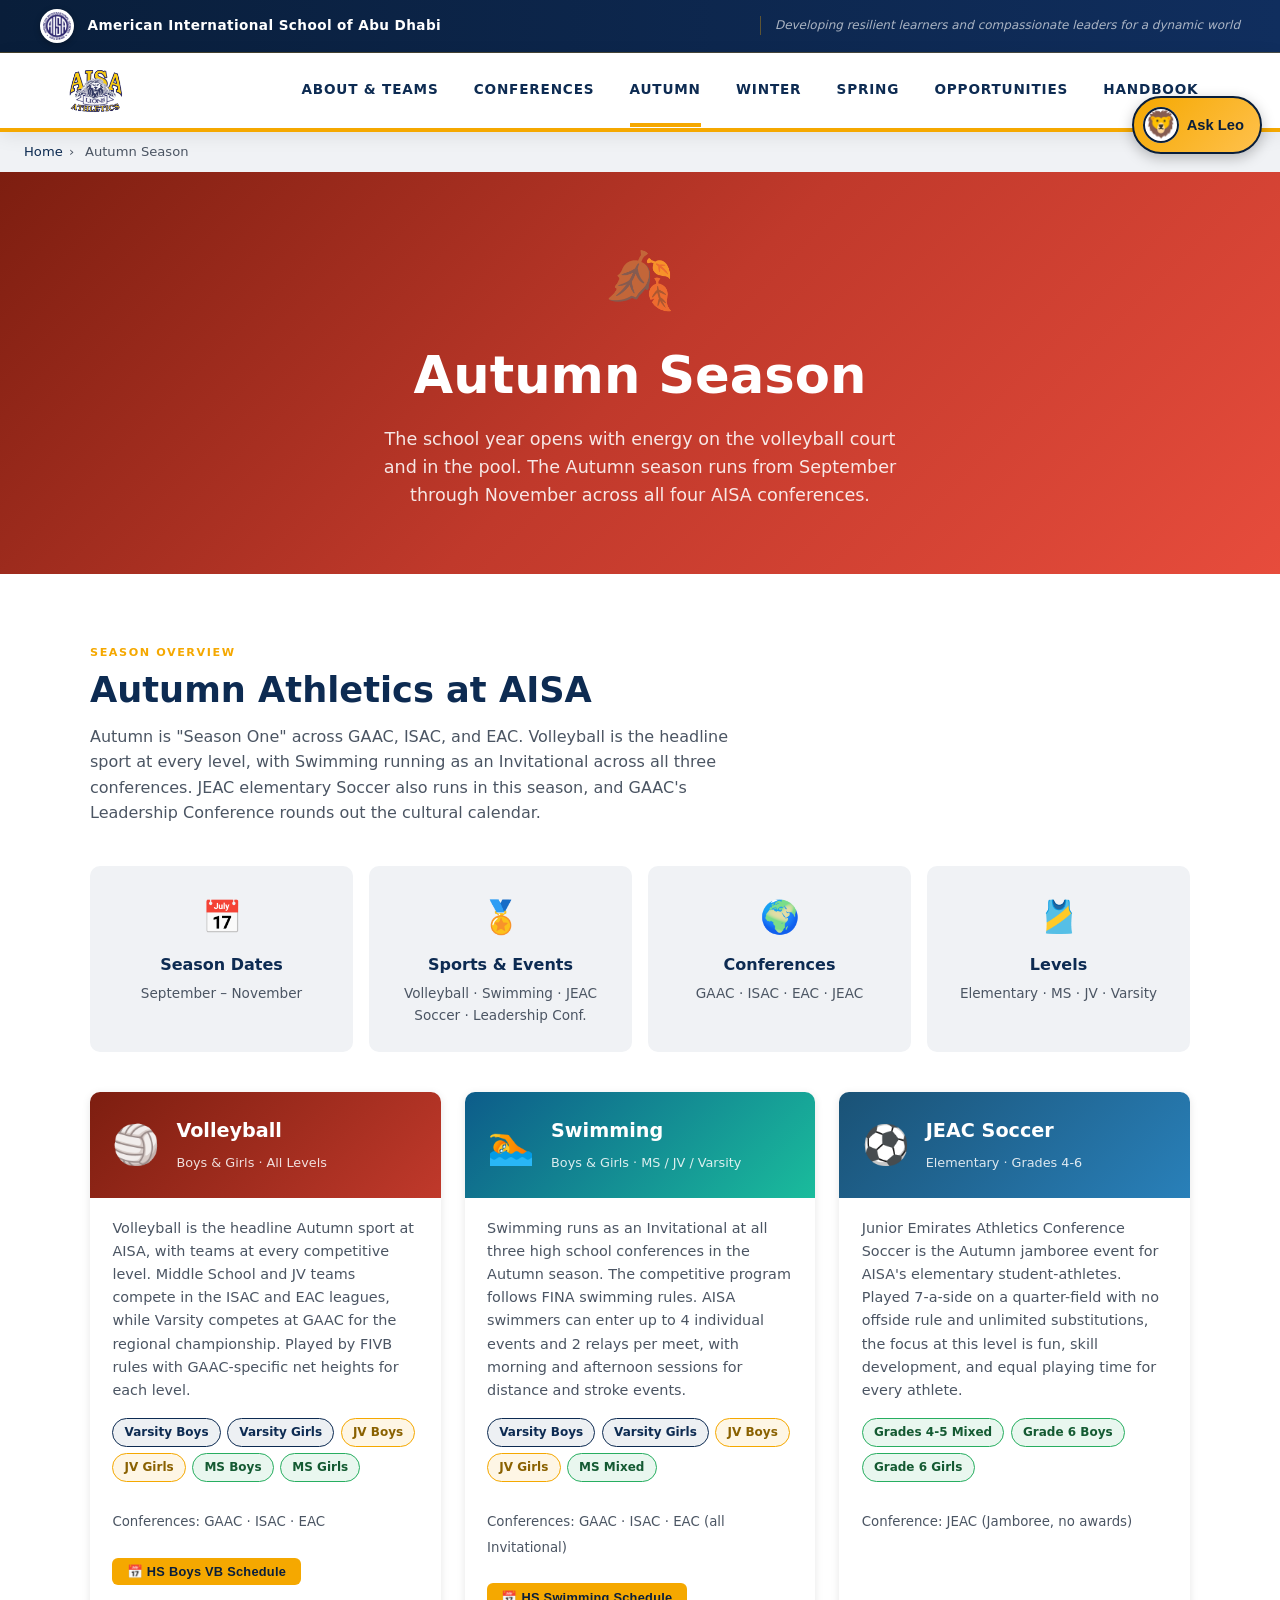
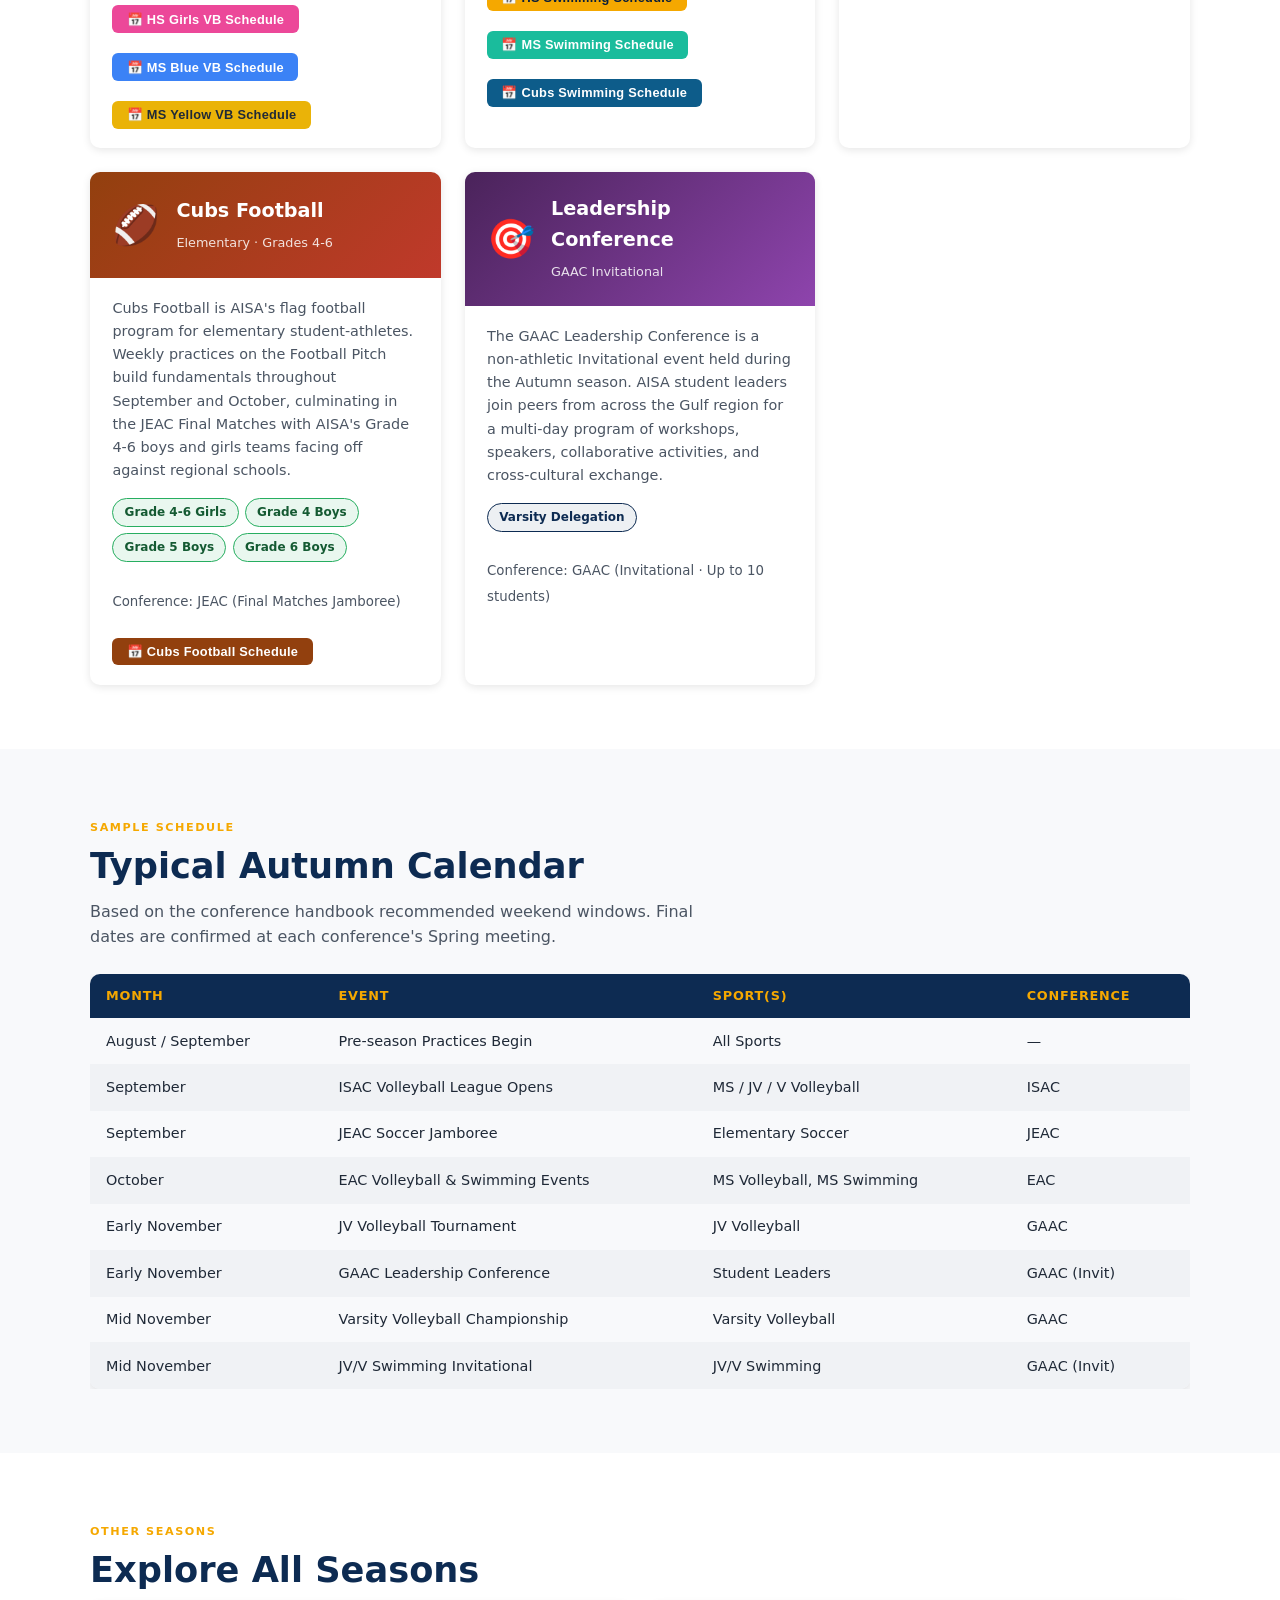
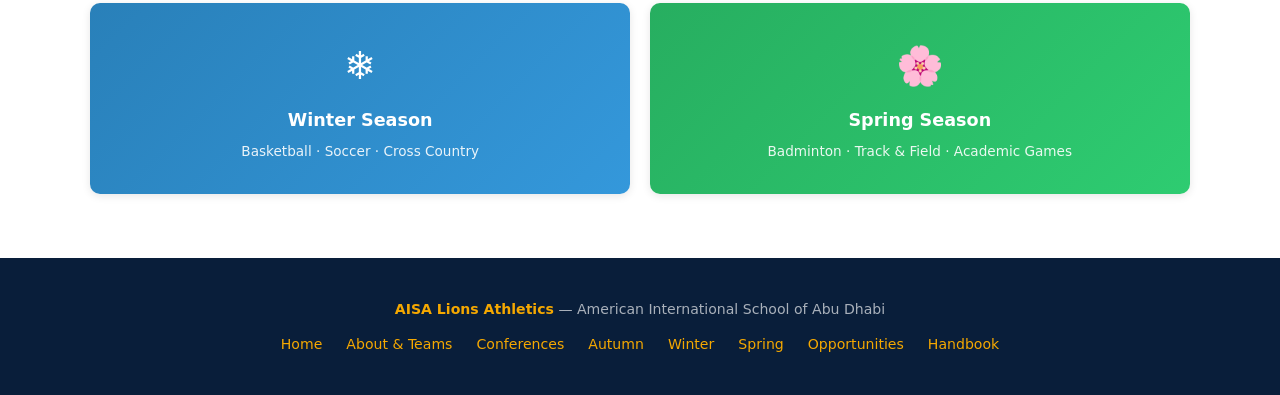
==== commit 5fb8912d: "Add interactive schedule calendars for HS, MS, and Cubs Swimming Builds modal calendars (Sep-Nov 202" ====
--- a/autumn.html
+++ b/autumn.html
@@ -355,6 +355,11 @@
             </div>
             <br>
             <small style="color:var(--gray-600);">Conferences: GAAC · ISAC · EAC (all Invitational)</small>
+            <div style="display:flex;flex-wrap:wrap;gap:.5rem;margin-top:.75rem;">
+              <button class="btn-schedule" onclick="document.getElementById('hs-swim-modal').classList.add('open')">📅 HS Swimming Schedule</button>
+              <button class="btn-schedule" style="background:#1abc9c;color:#fff;" onclick="document.getElementById('ms-swim-modal').classList.add('open')">📅 MS Swimming Schedule</button>
+              <button class="btn-schedule" style="background:#0d5c8a;color:#fff;" onclick="document.getElementById('cubs-swim-modal').classList.add('open')">📅 Cubs Swimming Schedule</button>
+            </div>
           </div>
         </div>
 
@@ -1331,6 +1336,484 @@
     </div>
   </div><!-- /#cubs-football-modal -->
 
+  <!-- ═══════════════ HS SWIMMING MODAL ═══════════════ -->
+  <div id="hs-swim-modal" class="sched-modal">
+    <div class="sched-inner">
+      <div class="sched-header" style="background: linear-gradient(135deg, #0d5c8a, #1abc9c);">
+        <div>
+          <h2>🏊 HS Swimming</h2>
+          <p>2026–2027 · Varsity/JV Boys &amp; Girls · GAAC · ISAC · EAC</p>
+        </div>
+        <button class="sched-close" onclick="document.getElementById('hs-swim-modal').classList.remove('open')" aria-label="Close">✕</button>
+      </div>
+
+      <div class="cal-legend">
+        <span><i class="cal-dot reg"></i> Registration</span>
+        <span><i class="cal-dot try"></i> Tryouts</span>
+        <span><i class="cal-dot prac"></i> Practice</span>
+        <span><i class="cal-dot game-eac"></i> EAC Swim Meet</span>
+        <span><i class="cal-dot game-gaac"></i> GAAC Tournament</span>
+        <span><i class="cal-dot brk"></i> Fall Break</span>
+      </div>
+
+      <div class="cal-tabs">
+        <button class="cal-tab active" role="tab" onclick="showHsswimMonth('hsswim-sep',this)">🏊 Sep 2026</button>
+        <button class="cal-tab" role="tab" onclick="showHsswimMonth('hsswim-oct',this)">🏊 Oct 2026</button>
+        <button class="cal-tab" role="tab" onclick="showHsswimMonth('hsswim-nov',this)">🏆 Nov 2026</button>
+      </div>
+
+      <!-- SEPTEMBER 2026 -->
+      <div id="hsswim-sep" class="cal-month">
+        <div class="cal-month-title">September 2026</div>
+        <div class="cal-grid">
+          <div class="cal-dow">Sun</div><div class="cal-dow">Mon</div><div class="cal-dow">Tue</div><div class="cal-dow">Wed</div><div class="cal-dow">Thu</div><div class="cal-dow">Fri</div><div class="cal-dow">Sat</div>
+          <div class="cal-empty"></div><div class="cal-empty"></div>
+          <div class="cal-day reg" title="1st Day of Registration · Online · Both Genders">1<span>Reg<br>Opens</span></div>
+          <div class="cal-day">2</div><div class="cal-day">3</div>
+          <div class="cal-day reg" title="Last Day of Registration · Online · Both Genders">4<span>Reg<br>Closes</span></div>
+          <div class="cal-day">5</div>
+          <div class="cal-day">6</div><div class="cal-day">7</div>
+          <div class="cal-day try" title="Tryouts · HS · AISA Pool · 5:45–7:00 AM">8<span>Tryouts</span></div>
+          <div class="cal-day try" title="Tryouts · HS · AISA Pool · 5:45–7:00 AM">9<span>Tryouts</span></div>
+          <div class="cal-day">10</div>
+          <div class="cal-day try" title="Tryouts · MS &amp; HS · AISA Pool · 5:45–7:00 AM">11<span>Tryouts</span></div>
+          <div class="cal-day">12</div>
+          <div class="cal-day">13</div><div class="cal-day">14</div>
+          <div class="cal-day prac" title="Practice · HS · AISA Pool · 5:45–7:00 AM">15<span>Practice</span></div>
+          <div class="cal-day prac" title="Practice · HS · AISA Pool · 5:45–7:00 AM">16<span>Practice</span></div>
+          <div class="cal-day">17</div>
+          <div class="cal-day prac" title="Practice · MS &amp; HS · AISA Pool · 5:45–7:00 AM">18<span>Practice</span></div>
+          <div class="cal-day">19</div>
+          <div class="cal-day">20</div><div class="cal-day">21</div>
+          <div class="cal-day prac" title="Practice · HS · AISA Pool · 5:45–7:00 AM">22<span>Practice</span></div>
+          <div class="cal-day prac" title="Practice · HS · AISA Pool · 5:45–7:00 AM">23<span>Practice</span></div>
+          <div class="cal-day">24</div>
+          <div class="cal-day game-eac" onclick="showHsswimGamePopup('Sep 25','EAC Swim Meet · PM Meet (HS)','Bus TBD · @ ACS · HS PM Meet','GAA · ACS · AISA · ASD · DAA · DAS')">25<span>EAC<br>PM MEET</span></div>
+          <div class="cal-day game-eac" onclick="showHsswimGamePopup('Sep 26','EAC Swim Meet · AM Meet (HS)','Bus TBD · @ ACS · HS AM Meet','GAA · ACS · AISA · ASD · DAA · DAS')">26<span>EAC<br>AM MEET</span></div>
+          <div class="cal-day">27</div><div class="cal-day">28</div>
+          <div class="cal-day prac" title="Practice · HS · AISA Pool · 5:45–7:00 AM">29<span>Practice</span></div>
+          <div class="cal-day prac" title="Practice · HS · AISA Pool · 5:45–7:00 AM">30<span>Practice</span></div>
+          <div class="cal-empty"></div><div class="cal-empty"></div><div class="cal-empty"></div>
+        </div>
+      </div>
+
+      <!-- OCTOBER 2026 -->
+      <div id="hsswim-oct" class="cal-month" style="display:none;">
+        <div class="cal-month-title">October 2026</div>
+        <div class="cal-grid">
+          <div class="cal-dow">Sun</div><div class="cal-dow">Mon</div><div class="cal-dow">Tue</div><div class="cal-dow">Wed</div><div class="cal-dow">Thu</div><div class="cal-dow">Fri</div><div class="cal-dow">Sat</div>
+          <div class="cal-empty"></div><div class="cal-empty"></div><div class="cal-empty"></div><div class="cal-empty"></div>
+          <div class="cal-day">1</div>
+          <div class="cal-day game-eac" onclick="showHsswimGamePopup('Oct 2','EAC Swim Meet · HS','Bus 6:00 AM–5:00 PM @ ASD · HS · Start TBD (regular MS &amp; HS practice 5:45–7:00 AM also held for non-travellers)','GAA · ACS · AISA · ASD · DAA · DAS')">2<span>EAC<br>MEET</span></div>
+          <div class="cal-day">3</div>
+          <div class="cal-day">4</div><div class="cal-day">5</div>
+          <div class="cal-day prac" title="Practice · HS · AISA Pool · 5:45–7:00 AM">6<span>Practice</span></div>
+          <div class="cal-day prac" title="Practice · HS · AISA Pool · 5:45–7:00 AM">7<span>Practice</span></div>
+          <div class="cal-day">8</div>
+          <div class="cal-day prac" title="Practice · MS &amp; HS · AISA Pool · 5:45–7:00 AM">9<span>Practice</span></div>
+          <div class="cal-day brk">10</div>
+          <div class="cal-day brk">11</div><div class="cal-day brk">12</div><div class="cal-day brk">13</div><div class="cal-day brk">14</div><div class="cal-day brk">15</div><div class="cal-day brk">16</div><div class="cal-day brk">17</div>
+          <div class="cal-day brk">18</div>
+          <div class="cal-day">19</div><div class="cal-day">20</div>
+          <div class="cal-day prac" title="Practice · HS · AISA Pool · 5:45–7:00 AM">21<span>Practice</span></div>
+          <div class="cal-day">22</div>
+          <div class="cal-day prac" title="Practice · MS &amp; HS · AISA Pool · 5:45–7:00 AM">23<span>Practice</span></div>
+          <div class="cal-day">24</div>
+          <div class="cal-day">25</div><div class="cal-day">26</div>
+          <div class="cal-day prac" title="Practice · HS · AISA Pool · 5:45–7:00 AM">27<span>Practice</span></div>
+          <div class="cal-day prac" title="Practice · HS · AISA Pool · 5:45–7:00 AM">28<span>Practice</span></div>
+          <div class="cal-day">29</div>
+          <div class="cal-day prac" title="Practice · MS &amp; HS · AISA Pool · 5:45–7:00 AM">30<span>Practice</span></div>
+          <div class="cal-day">31</div>
+        </div>
+        <p class="cal-break-note">🍂 Fall Break — Oct 10 through Oct 18. No games or practices.</p>
+      </div>
+
+      <!-- NOVEMBER 2026 -->
+      <div id="hsswim-nov" class="cal-month" style="display:none;">
+        <div class="cal-month-title">November 2026 — GAAC Tournament</div>
+        <div class="cal-grid">
+          <div class="cal-dow">Sun</div><div class="cal-dow">Mon</div><div class="cal-dow">Tue</div><div class="cal-dow">Wed</div><div class="cal-dow">Thu</div><div class="cal-dow">Fri</div><div class="cal-dow">Sat</div>
+          <div class="cal-day">1</div><div class="cal-day">2</div>
+          <div class="cal-day prac" title="Practice · HS · AISA Pool · 5:45–7:00 AM">3<span>Practice</span></div>
+          <div class="cal-day prac" title="Practice · HS · AISA Pool · 5:45–7:00 AM">4<span>Practice</span></div>
+          <div class="cal-day">5</div>
+          <div class="cal-day prac" title="Practice · MS &amp; HS · AISA Pool · 5:45–7:00 AM">6<span>Practice</span></div>
+          <div class="cal-day">7</div>
+          <div class="cal-day">8</div><div class="cal-day">9</div>
+          <div class="cal-day prac" title="Practice · HS · AISA Pool · 5:45–7:00 AM">10<span>Practice</span></div>
+          <div class="cal-day">11</div>
+          <div class="cal-day game-gaac" onclick="showHsswimGamePopup('Nov 12','GAAC Qualifying Races · Travel Team','@ GIS (Dubai) · Start TBC','AISA · ACS (Qatar) · ISL (Qatar) · UAE (Dubai) · GAAQ (Qatar) · DAS (Dubai) · AUS (Kuwait) · UAS (Kuwait) · AISR (Riyadh) · ASB (Bahrain)')">12<span>GAAC<br>QUALIFYING</span></div>
+          <div class="cal-day game-gaac" onclick="showHsswimGamePopup('Nov 13','GAAC Qualifying Races · Travel Team','@ GIS (Dubai) · Start TBC','AISA · ACS (Qatar) · ISL (Qatar) · UAE (Dubai) · GAAQ (Qatar) · DAS (Dubai) · AUS (Kuwait) · UAS (Kuwait) · AISR (Riyadh) · ASB (Bahrain)')">13<span>GAAC<br>QUALIFYING</span></div>
+          <div class="cal-day game-gaac" onclick="showHsswimGamePopup('Nov 14','GAAC Finals Tournament Day · Travel Team','@ GIS (Dubai) · Start TBC','AISA · ACS (Qatar) · ISL (Qatar) · UAE (Dubai) · GAAQ (Qatar) · DAS (Dubai) · AUS (Kuwait) · UAS (Kuwait) · AISR (Riyadh) · ASB (Bahrain)')">14<span>GAAC<br>FINALS</span></div>
+          <div class="cal-day">15</div><div class="cal-day">16</div><div class="cal-day">17</div><div class="cal-day">18</div>
+          <div class="cal-day">19</div><div class="cal-day">20</div><div class="cal-day">21</div>
+          <div class="cal-day">22</div><div class="cal-day">23</div><div class="cal-day">24</div><div class="cal-day">25</div>
+          <div class="cal-day">26</div><div class="cal-day">27</div><div class="cal-day">28</div>
+          <div class="cal-day">29</div><div class="cal-day">30</div>
+          <div class="cal-empty"></div><div class="cal-empty"></div><div class="cal-empty"></div><div class="cal-empty"></div><div class="cal-empty"></div>
+        </div>
+      </div>
+
+      <!-- Game Detail Popup -->
+      <div id="hsswim-game-popup" class="game-popup">
+        <button class="game-popup-close" onclick="document.getElementById('hsswim-game-popup').classList.remove('visible')" aria-label="Close">✕ close</button>
+        <div class="game-popup-title">🏊 <span id="hsswim-gp-title"></span></div>
+        <div class="game-popup-rows">
+          <div class="game-popup-row">ℹ️ <strong>Info:</strong> <span id="hsswim-gp-info"></span></div>
+          <div class="game-popup-row">🏫 <strong>Schools:</strong> <span id="hsswim-gp-schools"></span></div>
+        </div>
+      </div>
+
+      <!-- Game Day Summary -->
+      <div class="game-summary">
+        <h3>📅 Meet Days — 2026-2027</h3>
+        <div class="game-list">
+          <div class="game-item" style="border-left-color:#0f766e;background:linear-gradient(90deg,#f0fdfa,#fff);">
+            <div class="game-date" style="color:#0f766e;">Sep<br>25-26</div>
+            <div class="game-details">
+              <strong style="color:#0f766e;">🌍 EAC Swim Meet @ ACS — PM Meet (25th) &amp; AM Meet (26th)</strong>
+              <div class="teams"><div class="team-row" style="font-size:.75rem;color:#666;">Schools: GAA · ACS · AISA · ASD · DAA · DAS</div></div>
+            </div>
+          </div>
+          <div class="game-item" style="border-left-color:#0f766e;background:linear-gradient(90deg,#f0fdfa,#fff);">
+            <div class="game-date" style="color:#0f766e;">Oct<br>2</div>
+            <div class="game-details">
+              <strong style="color:#0f766e;">🌍 EAC Swim Meet @ ASD · Bus 6:00 AM–5:00 PM</strong>
+              <div class="teams"><div class="team-row" style="font-size:.75rem;color:#666;">Schools: GAA · ACS · AISA · ASD · DAA · DAS</div></div>
+            </div>
+          </div>
+          <div class="game-item" style="border-left-color:#0d2b52;background:linear-gradient(90deg,#f0f4fa,#fff);">
+            <div class="game-date" style="color:#0d2b52;">Nov<br>12-14</div>
+            <div class="game-details">
+              <strong style="color:#0d2b52;">🏆 GAAC Tournament @ GIS (Dubai) — Qualifying (12-13) &amp; Finals (14)</strong>
+              <div class="teams"><div class="team-row" style="font-size:.75rem;color:#666;">Travel Team only · Schools: AISA, ACS, ISL, UAE, GAAQ, DAS, AUS, UAS, AISR, ASB</div></div>
+            </div>
+          </div>
+        </div>
+      </div>
+
+      <!-- Footer -->
+      <div class="sched-footer">
+        <a href="schedules/HS_Swimming_2026-27.pdf" class="btn-schedule" download style="text-decoration:none;background:#0d5c8a;color:#fff;">📄 Download Full Schedule PDF</a>
+      </div>
+
+    </div>
+  </div><!-- /#hs-swim-modal -->
+
+  <!-- ═══════════════ MS SWIMMING MODAL ═══════════════ -->
+  <div id="ms-swim-modal" class="sched-modal">
+    <div class="sched-inner">
+      <div class="sched-header" style="background: linear-gradient(135deg, #0d5c8a, #1abc9c);">
+        <div>
+          <h2>🏊 MS Swimming</h2>
+          <p>2026–2027 · Middle School Mixed · EAC</p>
+        </div>
+        <button class="sched-close" onclick="document.getElementById('ms-swim-modal').classList.remove('open')" aria-label="Close">✕</button>
+      </div>
+
+      <div class="cal-legend">
+        <span><i class="cal-dot reg"></i> Registration</span>
+        <span><i class="cal-dot try"></i> Tryouts</span>
+        <span><i class="cal-dot prac"></i> Practice</span>
+        <span><i class="cal-dot support"></i> Optional Practice (MS &amp; HS)</span>
+        <span><i class="cal-dot game-eac"></i> EAC Swim Meet</span>
+        <span><i class="cal-dot brk"></i> Fall Break</span>
+      </div>
+
+      <div class="cal-tabs">
+        <button class="cal-tab active" role="tab" onclick="showMsswimMonth('msswim-sep',this)">🏊 Sep 2026</button>
+        <button class="cal-tab" role="tab" onclick="showMsswimMonth('msswim-oct',this)">🏆 Oct 2026</button>
+        <button class="cal-tab" role="tab" onclick="showMsswimMonth('msswim-nov',this)">🏊 Nov 2026</button>
+      </div>
+
+      <!-- SEPTEMBER 2026 -->
+      <div id="msswim-sep" class="cal-month">
+        <div class="cal-month-title">September 2026</div>
+        <div class="cal-grid">
+          <div class="cal-dow">Sun</div><div class="cal-dow">Mon</div><div class="cal-dow">Tue</div><div class="cal-dow">Wed</div><div class="cal-dow">Thu</div><div class="cal-dow">Fri</div><div class="cal-dow">Sat</div>
+          <div class="cal-empty"></div><div class="cal-empty"></div>
+          <div class="cal-day reg" title="1st Day of Registration · Online · Both Genders">1<span>Reg<br>Opens</span></div>
+          <div class="cal-day">2</div><div class="cal-day">3</div>
+          <div class="cal-day reg" title="Last Day of Registration · Online · Both Genders">4<span>Reg<br>Closes</span></div>
+          <div class="cal-day">5</div>
+          <div class="cal-day">6</div><div class="cal-day">7</div>
+          <div class="cal-day try" title="Tryouts · MS · AISA Pool · 3:00–4:30 PM">8<span>Tryouts</span></div>
+          <div class="cal-day">9</div>
+          <div class="cal-day try" title="Tryouts · MS · AISA Pool · 3:00–4:30 PM">10<span>Tryouts</span></div>
+          <div class="cal-day support" title="Optional Practice · MS &amp; HS · AISA Pool · 5:45–7:00 AM">11<span>Optional</span></div>
+          <div class="cal-day">12</div>
+          <div class="cal-day">13</div><div class="cal-day">14</div>
+          <div class="cal-day prac" title="Practice · MS · AISA Pool · 3:00–4:30 PM">15<span>Practice</span></div>
+          <div class="cal-day">16</div>
+          <div class="cal-day prac" title="Practice · MS · AISA Pool · 3:00–4:30 PM">17<span>Practice</span></div>
+          <div class="cal-day">18</div><div class="cal-day">19</div>
+          <div class="cal-day">20</div><div class="cal-day">21</div><div class="cal-day">22</div><div class="cal-day">23</div><div class="cal-day">24</div>
+          <div class="cal-day game-eac" onclick="showMsswimGamePopup('Sep 25','EAC Swim Meet · MS','Bus TBD · @ ACS · MS · Start TBD','GAA · ACS · AISA · ASD · DAA · DAS')">25<span>EAC<br>MEET</span></div>
+          <div class="cal-day">26</div>
+          <div class="cal-day">27</div><div class="cal-day">28</div>
+          <div class="cal-day prac" title="Practice · MS · AISA Pool · 3:00–4:30 PM">29<span>Practice</span></div>
+          <div class="cal-day">30</div>
+          <div class="cal-empty"></div><div class="cal-empty"></div><div class="cal-empty"></div>
+        </div>
+      </div>
+
+      <!-- OCTOBER 2026 -->
+      <div id="msswim-oct" class="cal-month" style="display:none;">
+        <div class="cal-month-title">October 2026</div>
+        <div class="cal-grid">
+          <div class="cal-dow">Sun</div><div class="cal-dow">Mon</div><div class="cal-dow">Tue</div><div class="cal-dow">Wed</div><div class="cal-dow">Thu</div><div class="cal-dow">Fri</div><div class="cal-dow">Sat</div>
+          <div class="cal-empty"></div><div class="cal-empty"></div><div class="cal-empty"></div><div class="cal-empty"></div>
+          <div class="cal-day prac" title="Practice · MS · AISA Pool · 3:00–4:30 PM">1<span>Practice</span></div>
+          <div class="cal-day">2</div>
+          <div class="cal-day game-eac" onclick="showMsswimGamePopup('Oct 3','EAC Swim Meet · MS &amp; ELEM','Bus TBD · @ ASD · MS &amp; ELEM · Start TBD','GAA · ACS · AISA · ASD · DAA · DAS')">3<span>EAC<br>MEET</span></div>
+          <div class="cal-day">4</div><div class="cal-day">5</div>
+          <div class="cal-day prac" title="Practice · MS · AISA Pool · 3:00–4:30 PM">6<span>Practice</span></div>
+          <div class="cal-day">7</div>
+          <div class="cal-day prac" title="Practice · MS · AISA Pool · 3:00–4:30 PM">8<span>Practice</span></div>
+          <div class="cal-day support" title="Optional Practice · MS &amp; HS · AISA Pool · 5:45–7:00 AM">9<span>Optional</span></div>
+          <div class="cal-day brk">10</div>
+          <div class="cal-day brk">11</div><div class="cal-day brk">12</div><div class="cal-day brk">13</div><div class="cal-day brk">14</div><div class="cal-day brk">15</div><div class="cal-day brk">16</div><div class="cal-day brk">17</div>
+          <div class="cal-day brk">18</div>
+          <div class="cal-day">19</div><div class="cal-day">20</div><div class="cal-day">21</div>
+          <div class="cal-day prac" title="Practice · MS · AISA Pool · 3:00–4:30 PM">22<span>Practice</span></div>
+          <div class="cal-day support" title="Optional Practice · MS &amp; HS · AISA Pool · 5:45–7:00 AM">23<span>Optional</span></div>
+          <div class="cal-day">24</div>
+          <div class="cal-day game-eac" onclick="showMsswimGamePopup('Oct 25','EAC MS Championships','Bus TBC · @ DAA · MS · Schedule TBC','GAA · ACS · AISA · ASD · DAA · DAS')">25<span>EAC<br>CHAMPS</span></div>
+          <div class="cal-day">26</div>
+          <div class="cal-day prac" title="Practice · MS · AISA Pool · 3:00–4:30 PM">27<span>Practice</span></div>
+          <div class="cal-day">28</div>
+          <div class="cal-day prac" title="Practice · MS · AISA Pool · 3:00–4:30 PM">29<span>Practice</span></div>
+          <div class="cal-day support" title="Optional Practice · MS &amp; HS · AISA Pool · 5:45–7:00 AM">30<span>Optional</span></div>
+          <div class="cal-day">31</div>
+        </div>
+        <p class="cal-break-note">🍂 Fall Break — Oct 10 through Oct 18. No games or practices.</p>
+      </div>
+
+      <!-- NOVEMBER 2026 -->
+      <div id="msswim-nov" class="cal-month" style="display:none;">
+        <div class="cal-month-title">November 2026</div>
+        <div class="cal-grid">
+          <div class="cal-dow">Sun</div><div class="cal-dow">Mon</div><div class="cal-dow">Tue</div><div class="cal-dow">Wed</div><div class="cal-dow">Thu</div><div class="cal-dow">Fri</div><div class="cal-dow">Sat</div>
+          <div class="cal-day">1</div><div class="cal-day">2</div>
+          <div class="cal-day prac" title="Practice · MS · AISA Pool · 3:00–4:30 PM">3<span>Practice</span></div>
+          <div class="cal-day">4</div>
+          <div class="cal-day prac" title="Practice · MS · AISA Pool · 3:00–4:30 PM">5<span>Practice</span></div>
+          <div class="cal-day support" title="Optional Practice · MS &amp; HS · AISA Pool · 5:45–7:00 AM">6<span>Optional</span></div>
+          <div class="cal-day">7</div>
+          <div class="cal-day">8</div><div class="cal-day">9</div><div class="cal-day">10</div><div class="cal-day">11</div>
+          <div class="cal-day">12</div><div class="cal-day">13</div><div class="cal-day">14</div>
+          <div class="cal-day">15</div><div class="cal-day">16</div><div class="cal-day">17</div><div class="cal-day">18</div>
+          <div class="cal-day">19</div><div class="cal-day">20</div><div class="cal-day">21</div>
+          <div class="cal-day">22</div><div class="cal-day">23</div><div class="cal-day">24</div><div class="cal-day">25</div>
+          <div class="cal-day">26</div><div class="cal-day">27</div><div class="cal-day">28</div>
+          <div class="cal-day">29</div><div class="cal-day">30</div>
+          <div class="cal-empty"></div><div class="cal-empty"></div><div class="cal-empty"></div><div class="cal-empty"></div><div class="cal-empty"></div>
+        </div>
+        <p class="cal-break-note">🏊 Season concludes after Week 8 (Nov 6) optional practice.</p>
+      </div>
+
+      <!-- Game Detail Popup -->
+      <div id="msswim-game-popup" class="game-popup">
+        <button class="game-popup-close" onclick="document.getElementById('msswim-game-popup').classList.remove('visible')" aria-label="Close">✕ close</button>
+        <div class="game-popup-title">🏊 <span id="msswim-gp-title"></span></div>
+        <div class="game-popup-rows">
+          <div class="game-popup-row">ℹ️ <strong>Info:</strong> <span id="msswim-gp-info"></span></div>
+          <div class="game-popup-row">🏫 <strong>Schools:</strong> <span id="msswim-gp-schools"></span></div>
+        </div>
+      </div>
+
+      <!-- Game Day Summary -->
+      <div class="game-summary">
+        <h3>📅 Meet Days — 2026-2027</h3>
+        <div class="game-list">
+          <div class="game-item" style="border-left-color:#0f766e;background:linear-gradient(90deg,#f0fdfa,#fff);">
+            <div class="game-date" style="color:#0f766e;">Sep<br>25</div>
+            <div class="game-details">
+              <strong style="color:#0f766e;">🌍 EAC Swim Meet @ ACS · MS</strong>
+              <div class="teams"><div class="team-row" style="font-size:.75rem;color:#666;">Schools: GAA · ACS · AISA · ASD · DAA · DAS</div></div>
+            </div>
+          </div>
+          <div class="game-item" style="border-left-color:#0f766e;background:linear-gradient(90deg,#f0fdfa,#fff);">
+            <div class="game-date" style="color:#0f766e;">Oct<br>3</div>
+            <div class="game-details">
+              <strong style="color:#0f766e;">🌍 EAC Swim Meet @ ASD · MS &amp; Elementary</strong>
+              <div class="teams"><div class="team-row" style="font-size:.75rem;color:#666;">Schools: GAA · ACS · AISA · ASD · DAA · DAS</div></div>
+            </div>
+          </div>
+          <div class="game-item" style="border-left-color:#0f766e;background:linear-gradient(90deg,#f0fdfa,#fff);">
+            <div class="game-date" style="color:#0f766e;">Oct<br>25</div>
+            <div class="game-details">
+              <strong style="color:#0f766e;">🏆 EAC MS Championships @ DAA · Schedule TBC</strong>
+              <div class="teams"><div class="team-row" style="font-size:.75rem;color:#666;">Schools: GAA · ACS · AISA · ASD · DAA · DAS</div></div>
+            </div>
+          </div>
+        </div>
+      </div>
+
+      <!-- Footer -->
+      <div class="sched-footer">
+        <a href="schedules/MS_Swimming_2026-27.pdf" class="btn-schedule" download style="text-decoration:none;background:#1abc9c;color:#fff;">📄 Download Full Schedule PDF</a>
+      </div>
+
+    </div>
+  </div><!-- /#ms-swim-modal -->
+
+  <!-- ═══════════════ CUBS SWIMMING MODAL ═══════════════ -->
+  <div id="cubs-swim-modal" class="sched-modal">
+    <div class="sched-inner">
+      <div class="sched-header" style="background: linear-gradient(135deg, #0d5c8a, #1abc9c);">
+        <div>
+          <h2>🏊 Cubs Swimming</h2>
+          <p>2026–2027 · Elementary · Beginner &amp; Competitive Training · EAC / JEAC</p>
+        </div>
+        <button class="sched-close" onclick="document.getElementById('cubs-swim-modal').classList.remove('open')" aria-label="Close">✕</button>
+      </div>
+
+      <div class="cal-legend">
+        <span><i class="cal-dot reg"></i> Registration</span>
+        <span><i class="cal-dot prac"></i> Swim Training</span>
+        <span><i class="cal-dot game-eac"></i> EAC Swim Meet</span>
+        <span><i class="cal-dot game-jeac"></i> JEAC ELEM Championships</span>
+        <span><i class="cal-dot brk"></i> Fall Break</span>
+      </div>
+
+      <div class="cal-tabs">
+        <button class="cal-tab active" role="tab" onclick="showCubsswimMonth('cubsswim-sep',this)">🏊 Sep 2026</button>
+        <button class="cal-tab" role="tab" onclick="showCubsswimMonth('cubsswim-oct',this)">🏆 Oct 2026</button>
+        <button class="cal-tab" role="tab" onclick="showCubsswimMonth('cubsswim-nov',this)">🏊 Nov 2026</button>
+      </div>
+
+      <!-- SEPTEMBER 2026 -->
+      <div id="cubsswim-sep" class="cal-month">
+        <div class="cal-month-title">September 2026</div>
+        <div class="cal-grid">
+          <div class="cal-dow">Sun</div><div class="cal-dow">Mon</div><div class="cal-dow">Tue</div><div class="cal-dow">Wed</div><div class="cal-dow">Thu</div><div class="cal-dow">Fri</div><div class="cal-dow">Sat</div>
+          <div class="cal-empty"></div><div class="cal-empty"></div>
+          <div class="cal-day reg" title="1st Day of Registration · Online · Both Genders">1<span>Reg<br>Opens</span></div>
+          <div class="cal-day">2</div><div class="cal-day">3</div><div class="cal-day">4</div><div class="cal-day">5</div>
+          <div class="cal-day">6</div><div class="cal-day">7</div>
+          <div class="cal-day reg" title="Last Day of Registration · Online · Both Genders">8<span>Reg<br>Closes</span></div>
+          <div class="cal-day">9</div><div class="cal-day">10</div><div class="cal-day">11</div><div class="cal-day">12</div>
+          <div class="cal-day">13</div>
+          <div class="cal-day prac" title="Beginner Competitive Swim Training · ASA Registered · Pool · 3:00–4:00 PM">14<span>Beginner</span></div>
+          <div class="cal-day">15</div>
+          <div class="cal-day prac" title="Competitive Swim Training · ASA Registered · Pool · 3:00–4:00 PM">16<span>Training</span></div>
+          <div class="cal-day">17</div><div class="cal-day">18</div><div class="cal-day">19</div>
+          <div class="cal-day">20</div>
+          <div class="cal-day prac" title="Beginner Competitive Swim Training · ASA Registered · Pool · 3:00–4:00 PM">21<span>Beginner</span></div>
+          <div class="cal-day">22</div>
+          <div class="cal-day prac" title="Competitive Swim Training · ASA Registered · Pool · 3:00–4:00 PM">23<span>Training</span></div>
+          <div class="cal-day">24</div><div class="cal-day">25</div>
+          <div class="cal-day game-eac" onclick="showCubsswimGamePopup('Sep 26','EAC Swim Meet · ELEM PM Meet','Bus TBD · @ ACS · ELEM · PM Meet','GAA · ACS · AISA · ASD · DAA · DAS')">26<span>EAC<br>PM MEET</span></div>
+          <div class="cal-day">27</div>
+          <div class="cal-day prac" title="Beginner Competitive Swim Training · ASA Registered · Pool · 3:00–4:00 PM">28<span>Beginner</span></div>
+          <div class="cal-day">29</div>
+          <div class="cal-day prac" title="Competitive Swim Training · ASA Registered · Pool · 3:00–4:00 PM">30<span>Training</span></div>
+          <div class="cal-empty"></div><div class="cal-empty"></div><div class="cal-empty"></div>
+        </div>
+      </div>
+
+      <!-- OCTOBER 2026 -->
+      <div id="cubsswim-oct" class="cal-month" style="display:none;">
+        <div class="cal-month-title">October 2026</div>
+        <div class="cal-grid">
+          <div class="cal-dow">Sun</div><div class="cal-dow">Mon</div><div class="cal-dow">Tue</div><div class="cal-dow">Wed</div><div class="cal-dow">Thu</div><div class="cal-dow">Fri</div><div class="cal-dow">Sat</div>
+          <div class="cal-empty"></div><div class="cal-empty"></div><div class="cal-empty"></div><div class="cal-empty"></div>
+          <div class="cal-day">1</div><div class="cal-day">2</div>
+          <div class="cal-day game-eac" onclick="showCubsswimGamePopup('Oct 3','EAC Swim Meet · MS &amp; ELEM','Bus TBD · @ ASD · MS &amp; ELEM · Start TBD','GAA · ACS · AISA · ASD · DAA · DAS')">3<span>EAC<br>MEET</span></div>
+          <div class="cal-day">4</div>
+          <div class="cal-day prac" title="Beginner Competitive Swim Training · ASA Registered · Pool · 3:00–4:00 PM">5<span>Beginner</span></div>
+          <div class="cal-day">6</div>
+          <div class="cal-day prac" title="Competitive Swim Training · ASA Registered · Pool · 3:00–4:00 PM">7<span>Training</span></div>
+          <div class="cal-day">8</div><div class="cal-day">9</div>
+          <div class="cal-day brk">10</div>
+          <div class="cal-day brk">11</div><div class="cal-day brk">12</div><div class="cal-day brk">13</div><div class="cal-day brk">14</div><div class="cal-day brk">15</div><div class="cal-day brk">16</div><div class="cal-day brk">17</div>
+          <div class="cal-day brk">18</div>
+          <div class="cal-day">19</div><div class="cal-day">20</div>
+          <div class="cal-day prac" title="Competitive Swim Training · ASA Registered · Pool · 3:00–4:00 PM">21<span>Training</span></div>
+          <div class="cal-day">22</div><div class="cal-day">23</div>
+          <div class="cal-day game-jeac" onclick="showCubsswimGamePopup('Oct 24','JEAC ELEM Championships','Bus TBC · @ DAA · ELEM · Schedule TBC','GAA · ACS · AISA · ASD · DAA · DAS')">24<span>JEAC<br>CHAMPS</span></div>
+          <div class="cal-day">25</div>
+          <div class="cal-day prac" title="Beginner Competitive Swim Training · ASA Registered · Pool · 3:00–4:00 PM">26<span>Beginner</span></div>
+          <div class="cal-day">27</div>
+          <div class="cal-day prac" title="Competitive Swim Training · ASA Registered · Pool · 3:00–4:00 PM">28<span>Training</span></div>
+          <div class="cal-day">29</div><div class="cal-day">30</div><div class="cal-day">31</div>
+        </div>
+        <p class="cal-break-note">🍂 Fall Break — Oct 10 through Oct 18. No training.</p>
+      </div>
+
+      <!-- NOVEMBER 2026 -->
+      <div id="cubsswim-nov" class="cal-month" style="display:none;">
+        <div class="cal-month-title">November 2026</div>
+        <div class="cal-grid">
+          <div class="cal-dow">Sun</div><div class="cal-dow">Mon</div><div class="cal-dow">Tue</div><div class="cal-dow">Wed</div><div class="cal-dow">Thu</div><div class="cal-dow">Fri</div><div class="cal-dow">Sat</div>
+          <div class="cal-day">1</div>
+          <div class="cal-day prac" title="Beginner Competitive Swim Training · ASA Registered · Pool · 3:00–4:00 PM">2<span>Beginner</span></div>
+          <div class="cal-day">3</div>
+          <div class="cal-day prac" title="Competitive Swim Training · ASA Registered · Pool · 3:00–4:00 PM">4<span>Training</span></div>
+          <div class="cal-day">5</div><div class="cal-day">6</div><div class="cal-day">7</div>
+          <div class="cal-day">8</div>
+          <div class="cal-day prac" title="Beginner Competitive Swim Training · ASA Registered · Pool · 3:00–4:00 PM">9<span>Beginner</span></div>
+          <div class="cal-day">10</div>
+          <div class="cal-day prac" title="Competitive Swim Training · ASA Registered · Pool · 3:00–4:00 PM">11<span>Training</span></div>
+          <div class="cal-day">12</div><div class="cal-day">13</div><div class="cal-day">14</div>
+          <div class="cal-day">15</div><div class="cal-day">16</div><div class="cal-day">17</div><div class="cal-day">18</div>
+          <div class="cal-day">19</div><div class="cal-day">20</div><div class="cal-day">21</div>
+          <div class="cal-day">22</div><div class="cal-day">23</div><div class="cal-day">24</div><div class="cal-day">25</div>
+          <div class="cal-day">26</div><div class="cal-day">27</div><div class="cal-day">28</div>
+          <div class="cal-day">29</div><div class="cal-day">30</div>
+          <div class="cal-empty"></div><div class="cal-empty"></div><div class="cal-empty"></div><div class="cal-empty"></div><div class="cal-empty"></div>
+        </div>
+        <p class="cal-break-note">🏊 Season concludes after Week 8 (Nov 11) training.</p>
+      </div>
+
+      <!-- Game Detail Popup -->
+      <div id="cubsswim-game-popup" class="game-popup">
+        <button class="game-popup-close" onclick="document.getElementById('cubsswim-game-popup').classList.remove('visible')" aria-label="Close">✕ close</button>
+        <div class="game-popup-title">🏊 <span id="cubsswim-gp-title"></span></div>
+        <div class="game-popup-rows">
+          <div class="game-popup-row">ℹ️ <strong>Info:</strong> <span id="cubsswim-gp-info"></span></div>
+          <div class="game-popup-row">🏫 <strong>Schools:</strong> <span id="cubsswim-gp-schools"></span></div>
+        </div>
+      </div>
+
+      <!-- Game Day Summary -->
+      <div class="game-summary">
+        <h3>📅 Meet Days — 2026-2027</h3>
+        <div class="game-list">
+          <div class="game-item" style="border-left-color:#0f766e;background:linear-gradient(90deg,#f0fdfa,#fff);">
+            <div class="game-date" style="color:#0f766e;">Sep<br>26</div>
+            <div class="game-details">
+              <strong style="color:#0f766e;">🌍 EAC Swim Meet @ ACS · ELEM PM Meet</strong>
+              <div class="teams"><div class="team-row" style="font-size:.75rem;color:#666;">Schools: GAA · ACS · AISA · ASD · DAA · DAS</div></div>
+            </div>
+          </div>
+          <div class="game-item" style="border-left-color:#0f766e;background:linear-gradient(90deg,#f0fdfa,#fff);">
+            <div class="game-date" style="color:#0f766e;">Oct<br>3</div>
+            <div class="game-details">
+              <strong style="color:#0f766e;">🌍 EAC Swim Meet @ ASD · MS &amp; Elementary</strong>
+              <div class="teams"><div class="team-row" style="font-size:.75rem;color:#666;">Schools: GAA · ACS · AISA · ASD · DAA · DAS</div></div>
+            </div>
+          </div>
+          <div class="game-item" style="border-left-color:#c0392b;background:linear-gradient(90deg,#fdf2f0,#fff);">
+            <div class="game-date" style="color:#c0392b;">Oct<br>24</div>
+            <div class="game-details">
+              <strong style="color:#c0392b;">🏆 JEAC ELEM Championships @ DAA · Schedule TBC</strong>
+              <div class="teams"><div class="team-row" style="font-size:.75rem;color:#666;">Schools: GAA · ACS · AISA · ASD · DAA · DAS</div></div>
+            </div>
+          </div>
+        </div>
+      </div>
+
+      <!-- Footer -->
+      <div class="sched-footer">
+        <a href="schedules/Cubs_Swimming_2026-27.pdf" class="btn-schedule" download style="text-decoration:none;background:#0d5c8a;color:#fff;">📄 Download Full Schedule PDF</a>
+      </div>
+
+    </div>
+  </div><!-- /#cubs-swim-modal -->
+
   <script>
     function showHsbMonth(month, btn) {
       ['hsbvb-sep','hsbvb-oct','hsbvb-nov'].forEach(function(m) {
@@ -1415,14 +1898,62 @@
       p.classList.add('visible');
       p.scrollIntoView({ behavior: 'smooth', block: 'nearest' });
     }
-    ['hs-boys-vb-modal','hs-girls-vb-modal','ms-blue-vb-modal','ms-yellow-vb-modal','cubs-football-modal'].forEach(function(id) {
+    function showHsswimMonth(month, btn) {
+      ['hsswim-sep','hsswim-oct','hsswim-nov'].forEach(function(m) {
+        document.getElementById(m).style.display = m === month ? '' : 'none';
+      });
+      document.querySelectorAll('#hs-swim-modal .cal-tab').forEach(function(t) { t.classList.remove('active'); });
+      btn.classList.add('active');
+      document.getElementById('hsswim-game-popup').classList.remove('visible');
+    }
+    function showHsswimGamePopup(date, label, info, schools) {
+      var p = document.getElementById('hsswim-game-popup');
+      document.getElementById('hsswim-gp-title').textContent = date + ' · ' + label;
+      document.getElementById('hsswim-gp-info').textContent = info;
+      document.getElementById('hsswim-gp-schools').textContent = schools;
+      p.classList.add('visible');
+      p.scrollIntoView({ behavior: 'smooth', block: 'nearest' });
+    }
+    function showMsswimMonth(month, btn) {
+      ['msswim-sep','msswim-oct','msswim-nov'].forEach(function(m) {
+        document.getElementById(m).style.display = m === month ? '' : 'none';
+      });
+      document.querySelectorAll('#ms-swim-modal .cal-tab').forEach(function(t) { t.classList.remove('active'); });
+      btn.classList.add('active');
+      document.getElementById('msswim-game-popup').classList.remove('visible');
+    }
+    function showMsswimGamePopup(date, label, info, schools) {
+      var p = document.getElementById('msswim-game-popup');
+      document.getElementById('msswim-gp-title').textContent = date + ' · ' + label;
+      document.getElementById('msswim-gp-info').textContent = info;
+      document.getElementById('msswim-gp-schools').textContent = schools;
+      p.classList.add('visible');
+      p.scrollIntoView({ behavior: 'smooth', block: 'nearest' });
+    }
+    function showCubsswimMonth(month, btn) {
+      ['cubsswim-sep','cubsswim-oct','cubsswim-nov'].forEach(function(m) {
+        document.getElementById(m).style.display = m === month ? '' : 'none';
+      });
+      document.querySelectorAll('#cubs-swim-modal .cal-tab').forEach(function(t) { t.classList.remove('active'); });
+      btn.classList.add('active');
+      document.getElementById('cubsswim-game-popup').classList.remove('visible');
+    }
+    function showCubsswimGamePopup(date, label, info, schools) {
+      var p = document.getElementById('cubsswim-game-popup');
+      document.getElementById('cubsswim-gp-title').textContent = date + ' · ' + label;
+      document.getElementById('cubsswim-gp-info').textContent = info;
+      document.getElementById('cubsswim-gp-schools').textContent = schools;
+      p.classList.add('visible');
+      p.scrollIntoView({ behavior: 'smooth', block: 'nearest' });
+    }
+    ['hs-boys-vb-modal','hs-girls-vb-modal','ms-blue-vb-modal','ms-yellow-vb-modal','cubs-football-modal','hs-swim-modal','ms-swim-modal','cubs-swim-modal'].forEach(function(id) {
       document.getElementById(id).addEventListener('click', function(e) {
         if (e.target === this) this.classList.remove('open');
       });
     });
     document.addEventListener('keydown', function(e) {
       if (e.key === 'Escape') {
-        ['hs-boys-vb-modal','hs-girls-vb-modal','ms-blue-vb-modal','ms-yellow-vb-modal','cubs-football-modal'].forEach(function(id) {
+        ['hs-boys-vb-modal','hs-girls-vb-modal','ms-blue-vb-modal','ms-yellow-vb-modal','cubs-football-modal','hs-swim-modal','ms-swim-modal','cubs-swim-modal'].forEach(function(id) {
           document.getElementById(id).classList.remove('open');
         });
       }
